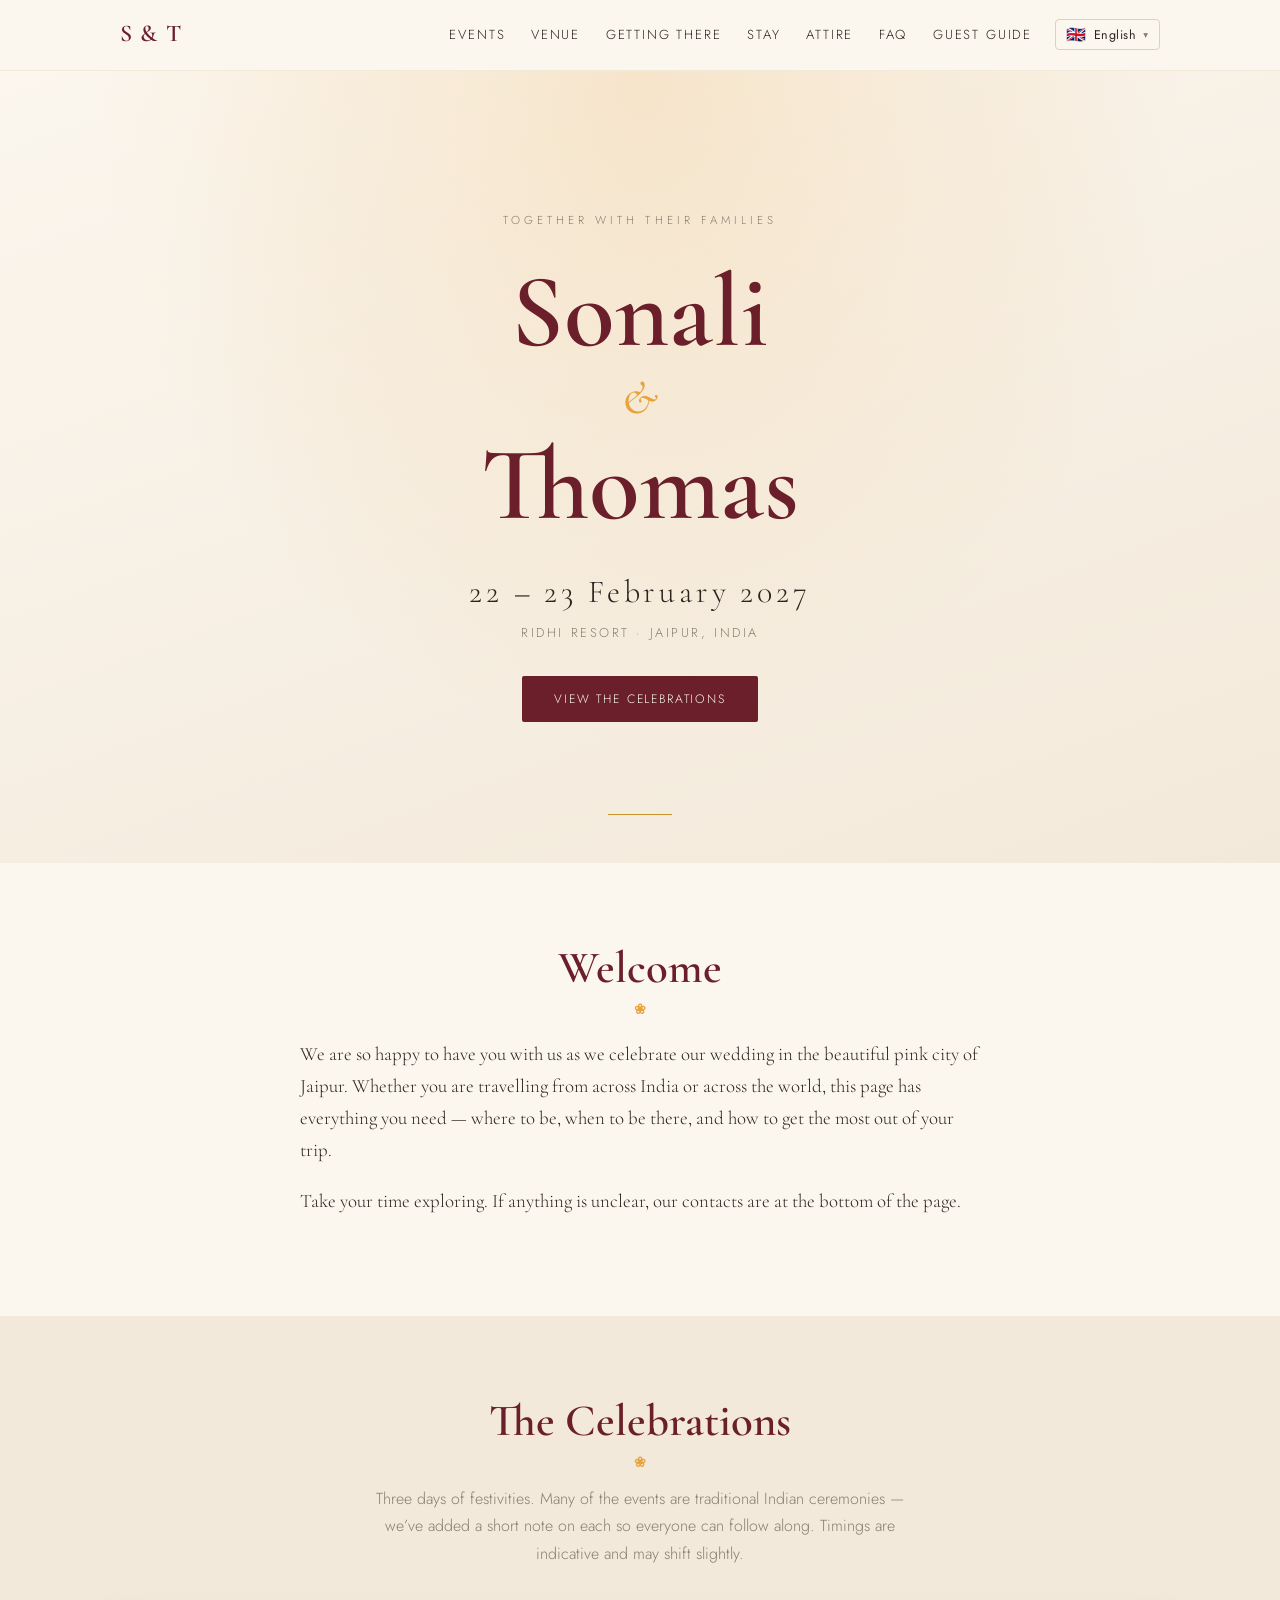
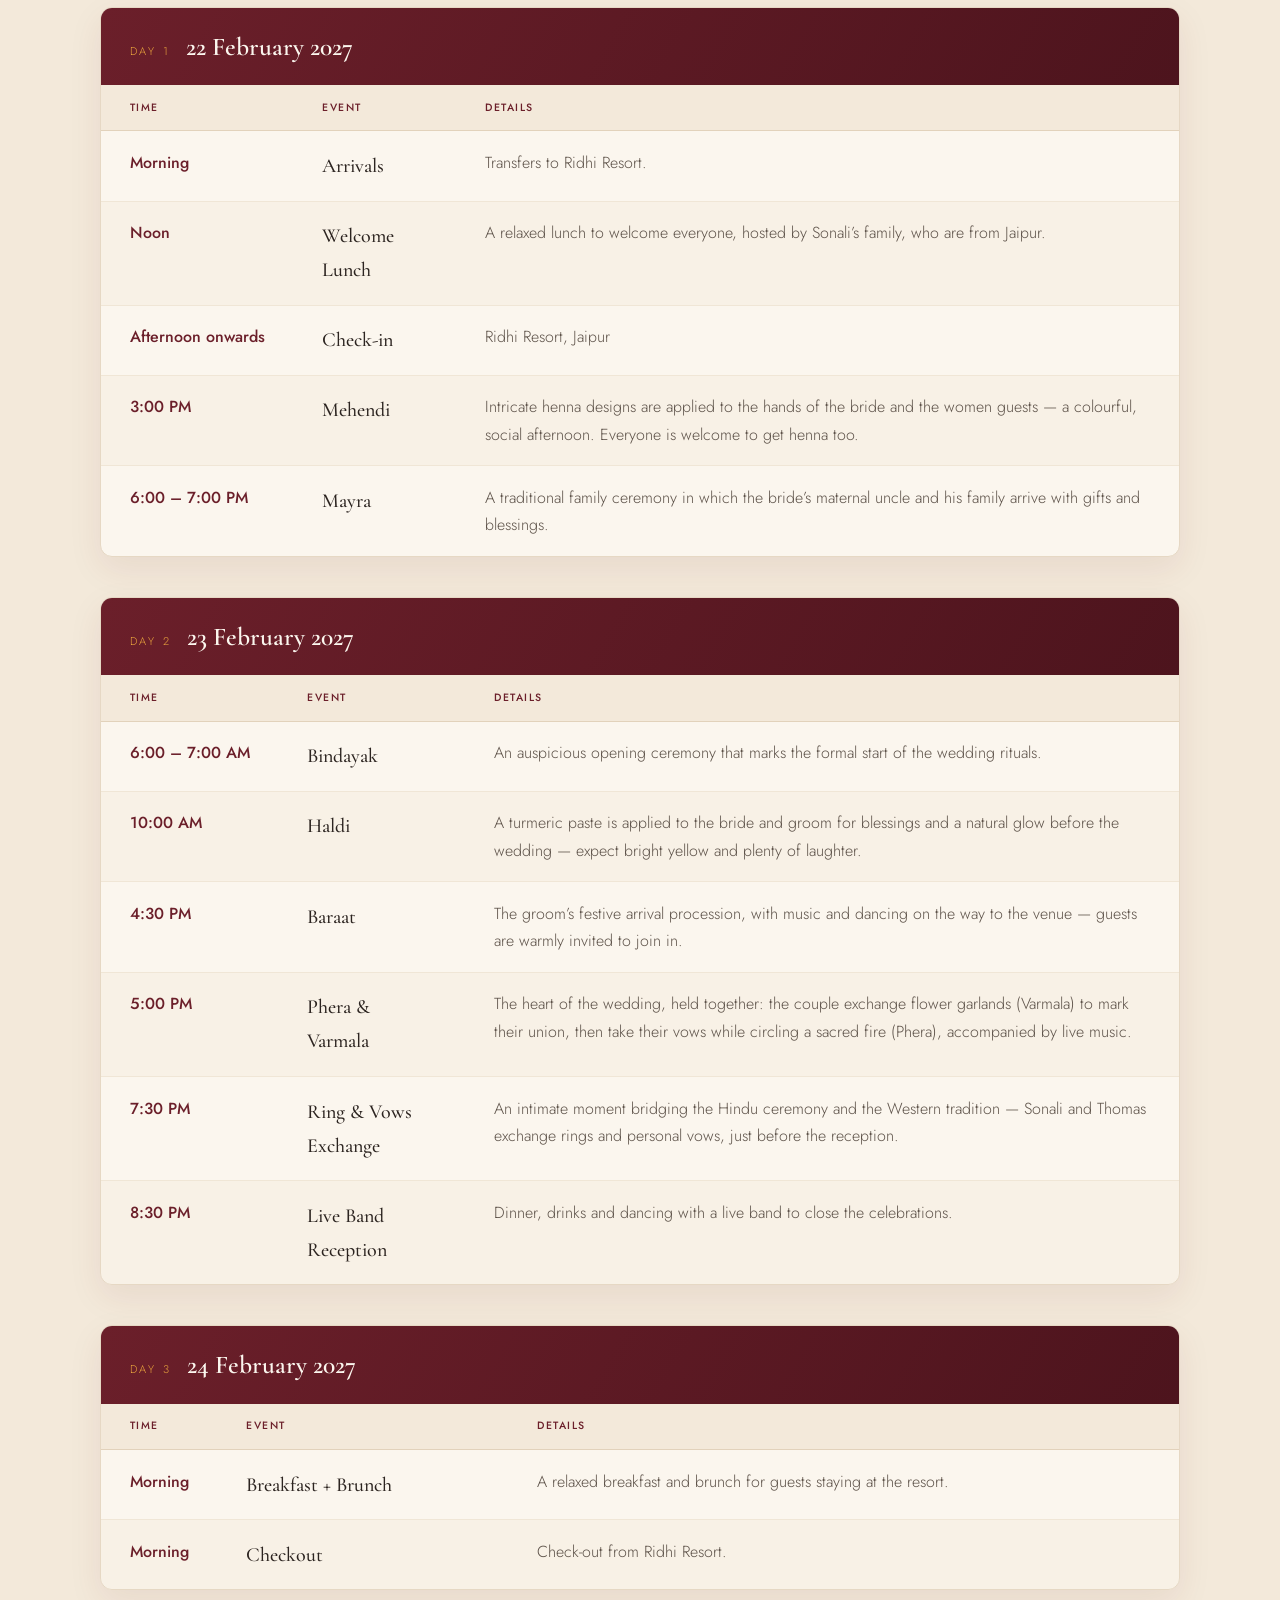
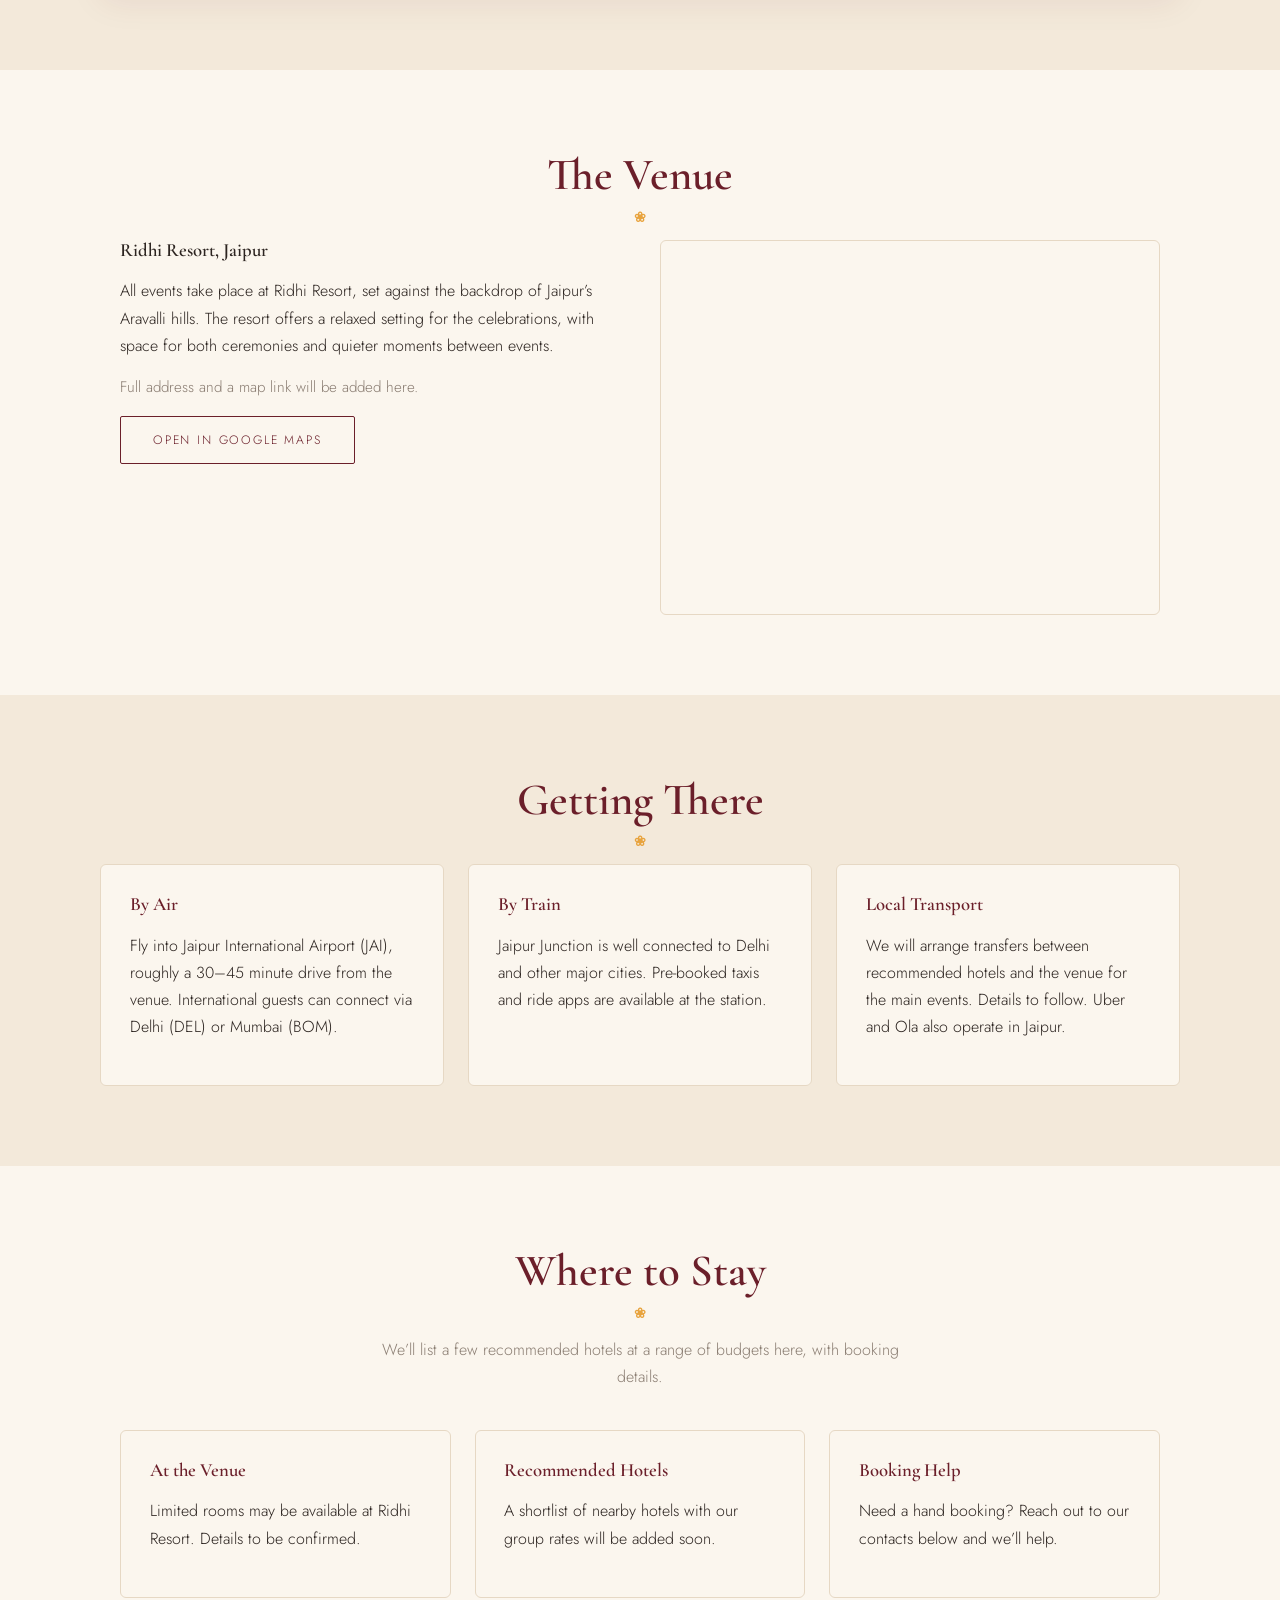
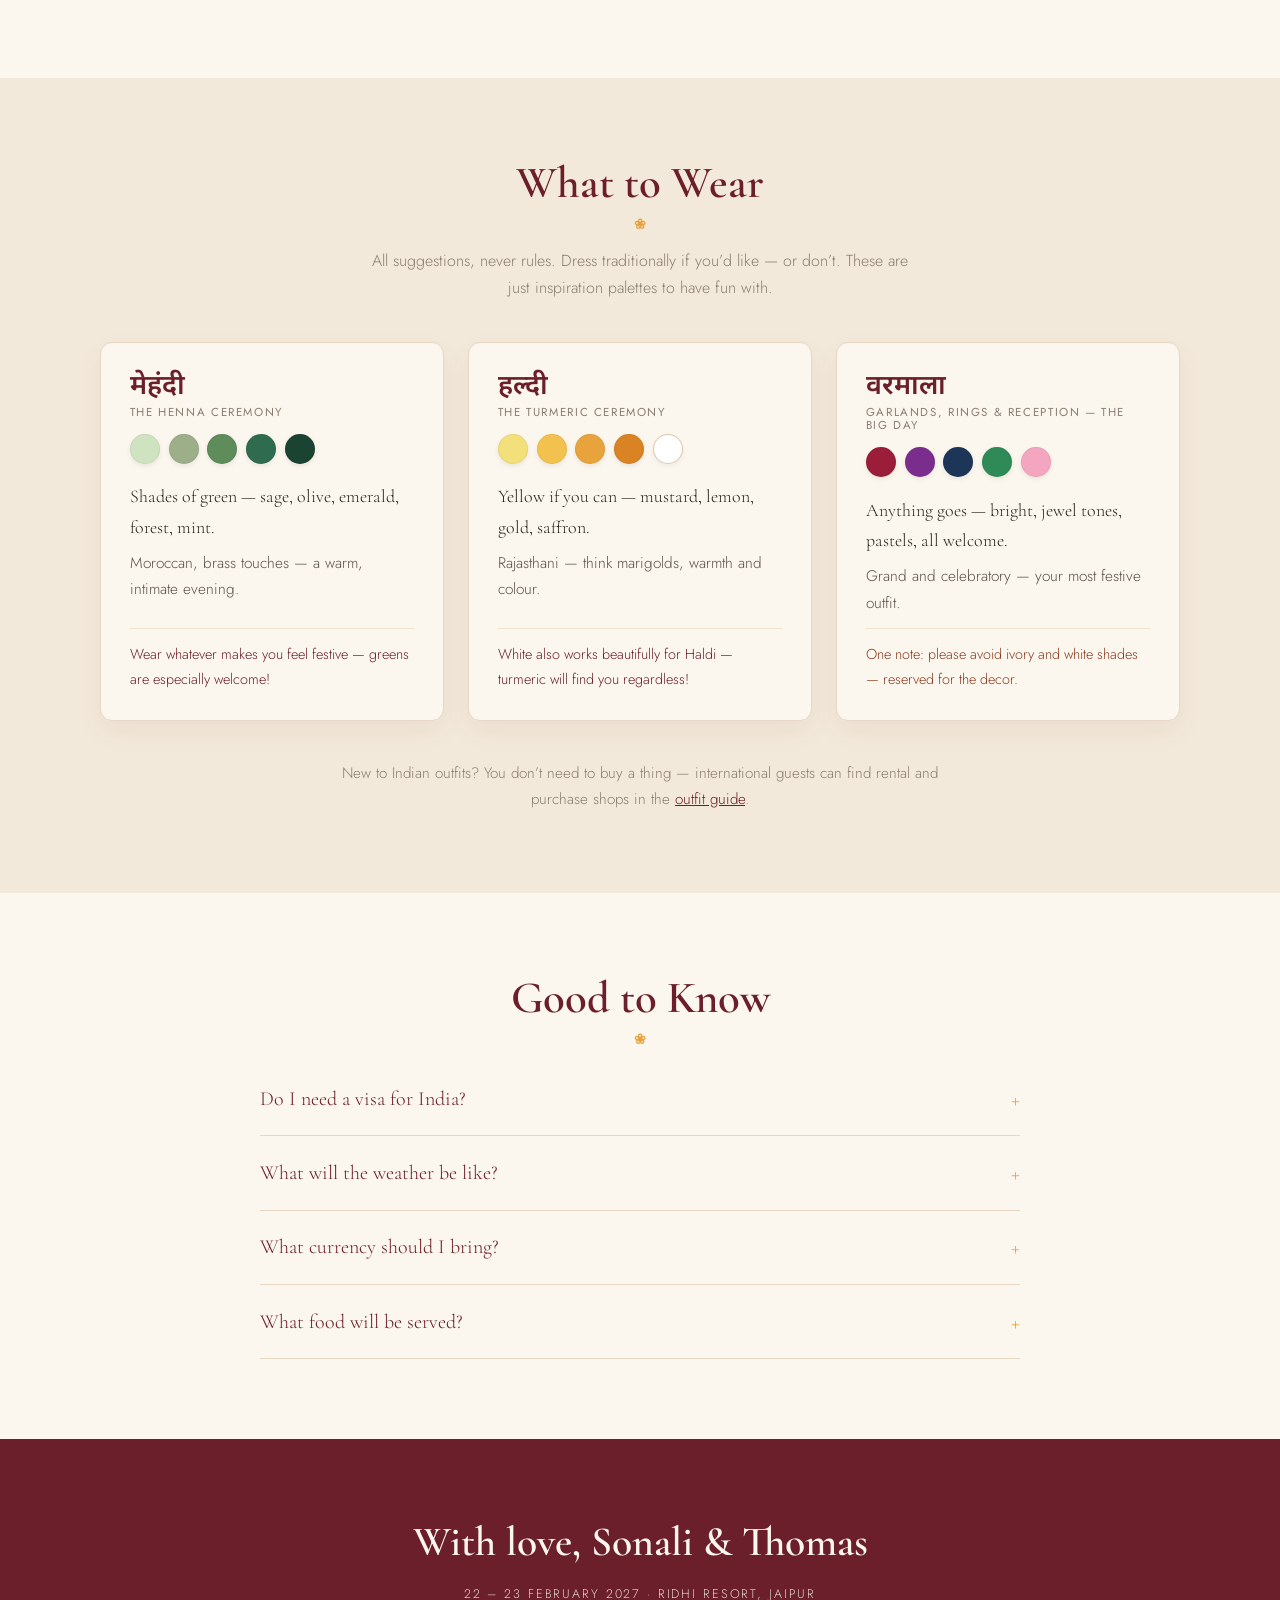
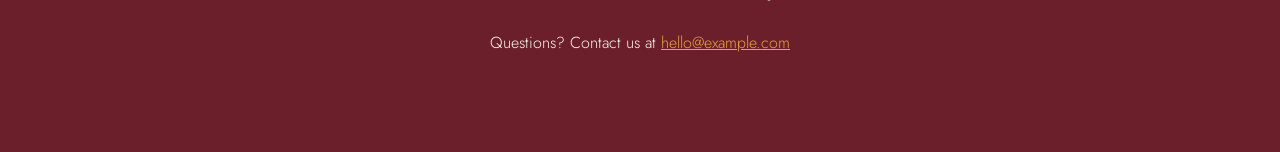
==== index.html @ b86c6a2b "Add dress-code cards and outfit-shop list for guests - Replace the Attire section with three suggest" ====
<!DOCTYPE html>
<html lang="en">
<head>
  <meta charset="UTF-8" />
  <meta name="viewport" content="width=device-width, initial-scale=1.0" />
  <title>Sonali &amp; Thomas — 22–23 February 2027, Jaipur</title>
  <meta name="description" content="Wedding of Sonali &amp; Thomas — 22 to 23 February 2027 at Ridhi Resort, Jaipur. Venue, travel, schedule and guest information." />

  <link rel="preconnect" href="https://fonts.googleapis.com" />
  <link rel="preconnect" href="https://fonts.gstatic.com" crossorigin />
  <link href="https://fonts.googleapis.com/css2?family=Cormorant+Garamond:ital,wght@0,400;0,500;0,600;1,400&family=Jost:wght@300;400;500&family=Noto+Sans+Devanagari:wght@400;500;600&display=swap" rel="stylesheet" />
  <link rel="stylesheet" href="assets/css/styles.css" />
</head>
<body>
  <header class="site-nav" id="top">
    <div class="nav-inner">
      <a href="#top" class="brand">S &amp; T</a>
      <div class="nav-right">
        <nav class="nav-links">
          <a href="#events" data-i18n="nav_events">Events</a>
          <a href="#venue" data-i18n="nav_venue">Venue</a>
          <a href="#travel" data-i18n="nav_travel">Getting There</a>
          <a href="#stay" data-i18n="nav_stay">Stay</a>
          <a href="#attire" data-i18n="nav_attire">Attire</a>
          <a href="#faq" data-i18n="nav_faq">FAQ</a>
          <a href="international.html" data-i18n="nav_guide">Guest Guide</a>
        </nav>
        <div class="lang-switch" aria-label="Language">
          <button type="button" class="lang-current" aria-haspopup="listbox" aria-expanded="false">
            <span class="lang-flag">🇬🇧</span><span class="lang-name">English</span><span class="lang-caret">▾</span>
          </button>
          <ul class="lang-menu" role="listbox">
            <li><button type="button" data-lang="en"><span class="lang-flag">🇬🇧</span><span>English</span></button></li>
            <li><button type="button" data-lang="hi" lang="hi"><span class="lang-flag">🇮🇳</span><span>हिंदी</span></button></li>
            <li><button type="button" data-lang="fr"><span class="lang-flag">🇫🇷</span><span>Français</span></button></li>
          </ul>
        </div>
        <button class="nav-toggle" aria-label="Open menu" aria-expanded="false">
          <span></span><span></span><span></span>
        </button>
      </div>
    </div>
  </header>

  <!-- HERO -->
  <section class="hero">
    <div class="hero-content">
      <p class="hero-kicker" data-i18n="hero_kicker">Together with their families</p>
      <h1 class="hero-names">Sonali <span>&amp;</span> Thomas</h1>
      <p class="hero-date" data-i18n="hero_date">22 &ndash; 23 February 2027</p>
      <p class="hero-place" data-i18n="hero_place">Ridhi Resort &middot; Jaipur, India</p>
      <a class="btn" href="#events" data-i18n="hero_cta">View the celebrations</a>
    </div>
  </section>

  <!-- WELCOME -->
  <section class="section section--narrow" id="welcome">
    <h2 class="section-title" data-i18n="welcome_title">Welcome</h2>
    <p class="lead" data-i18n="welcome_p1">
      We are so happy to have you with us as we celebrate our wedding in the
      beautiful pink city of Jaipur. Whether you are travelling from across
      India or across the world, this page has everything you need &mdash; where
      to be, when to be there, and how to get the most out of your trip.
    </p>
    <p class="lead" data-i18n="welcome_p2">
      Take your time exploring. If anything is unclear, our contacts are at the
      bottom of the page.
    </p>
  </section>

  <!-- EVENTS -->
  <section class="section section--alt" id="events">
    <h2 class="section-title" data-i18n="cel_title">The Celebrations</h2>
    <p class="section-sub" data-i18n="cel_sub">Three days of festivities. Many of the events are traditional Indian ceremonies &mdash; we&rsquo;ve added a short note on each so everyone can follow along. Timings are indicative and may shift slightly.</p>

    <div class="schedule">
      <article class="day-block">
        <header class="day-head">
          <span class="day-label" data-i18n="day1_label">Day 1</span>
          <h3 class="day-date" data-i18n="day1_date">22 February 2027</h3>
        </header>
        <table class="schedule-table">
          <thead>
            <tr>
              <th data-i18n="th_time">Time</th>
              <th data-i18n="th_event">Event</th>
              <th data-i18n="th_details">Details</th>
            </tr>
          </thead>
          <tbody>
            <tr>
              <td data-i18n="d1r1_t">Morning</td>
              <td data-i18n="d1r1_e">Arrivals</td>
              <td data-i18n="d1r1_d">Transfers to Ridhi Resort.</td>
            </tr>
            <tr>
              <td data-i18n="d1r2_t">Noon</td>
              <td data-i18n="d1r2_e">Welcome Lunch</td>
              <td data-i18n="d1r2_d">A relaxed lunch to welcome everyone, hosted by Sonali&rsquo;s family, who are from Jaipur.</td>
            </tr>
            <tr>
              <td data-i18n="d1r3_t">Afternoon onwards</td>
              <td data-i18n="d1r3_e">Check-in</td>
              <td data-i18n="d1r3_d">Ridhi Resort, Jaipur</td>
            </tr>
            <tr>
              <td data-i18n="d1r4_t">3:00 PM</td>
              <td data-i18n="d1r4_e">Mehendi</td>
              <td data-i18n="d1r4_d">Intricate henna designs are applied to the hands of the bride and the women guests &mdash; a colourful, social afternoon. Everyone is welcome to get henna too.</td>
            </tr>
            <tr>
              <td data-i18n="d1r5_t">6:00 &ndash; 7:00 PM</td>
              <td data-i18n="d1r5_e">Mayra</td>
              <td data-i18n="d1r5_d">A traditional family ceremony in which the bride&rsquo;s maternal uncle and his family arrive with gifts and blessings.</td>
            </tr>
          </tbody>
        </table>
      </article>

      <article class="day-block">
        <header class="day-head">
          <span class="day-label" data-i18n="day2_label">Day 2</span>
          <h3 class="day-date" data-i18n="day2_date">23 February 2027</h3>
        </header>
        <table class="schedule-table">
          <thead>
            <tr>
              <th data-i18n="th_time">Time</th>
              <th data-i18n="th_event">Event</th>
              <th data-i18n="th_details">Details</th>
            </tr>
          </thead>
          <tbody>
            <tr>
              <td data-i18n="d2r1_t">6:00 &ndash; 7:00 AM</td>
              <td data-i18n="d2r1_e">Bindayak</td>
              <td data-i18n="d2r1_d">An auspicious opening ceremony that marks the formal start of the wedding rituals.</td>
            </tr>
            <tr>
              <td data-i18n="d2r2_t">10:00 AM</td>
              <td data-i18n="d2r2_e">Haldi</td>
              <td data-i18n="d2r2_d">A turmeric paste is applied to the bride and groom for blessings and a natural glow before the wedding &mdash; expect bright yellow and plenty of laughter.</td>
            </tr>
            <tr>
              <td data-i18n="d2r3_t">4:30 PM</td>
              <td data-i18n="d2r3_e">Baraat</td>
              <td data-i18n="d2r3_d">The groom&rsquo;s festive arrival procession, with music and dancing on the way to the venue &mdash; guests are warmly invited to join in.</td>
            </tr>
            <tr>
              <td data-i18n="d2r4_t">5:00 PM</td>
              <td data-i18n="d2r4_e">Phera &amp; Varmala</td>
              <td data-i18n="d2r4_d">The heart of the wedding, held together: the couple exchange flower garlands (Varmala) to mark their union, then take their vows while circling a sacred fire (Phera), accompanied by live music.</td>
            </tr>
            <tr>
              <td data-i18n="d2r5b_t">7:30 PM</td>
              <td data-i18n="d2r5b_e">Ring &amp; Vows Exchange</td>
              <td data-i18n="d2r5b_d">An intimate moment bridging the Hindu ceremony and the Western tradition &mdash; Sonali and Thomas exchange rings and personal vows, just before the reception.</td>
            </tr>
            <tr>
              <td data-i18n="d2r6_t">8:30 PM</td>
              <td data-i18n="d2r6_e">Live Band Reception</td>
              <td data-i18n="d2r6_d">Dinner, drinks and dancing with a live band to close the celebrations.</td>
            </tr>
          </tbody>
        </table>
      </article>

      <article class="day-block">
        <header class="day-head">
          <span class="day-label" data-i18n="day3_label">Day 3</span>
          <h3 class="day-date" data-i18n="day3_date">24 February 2027</h3>
        </header>
        <table class="schedule-table">
          <thead>
            <tr>
              <th data-i18n="th_time">Time</th>
              <th data-i18n="th_event">Event</th>
              <th data-i18n="th_details">Details</th>
            </tr>
          </thead>
          <tbody>
            <tr>
              <td data-i18n="d3r1_t">Morning</td>
              <td data-i18n="d3r1_e">Breakfast + Brunch</td>
              <td data-i18n="d3r1_d">A relaxed breakfast and brunch for guests staying at the resort.</td>
            </tr>
            <tr>
              <td data-i18n="d3r2_t">Morning</td>
              <td data-i18n="d3r2_e">Checkout</td>
              <td data-i18n="d3r2_d">Check-out from Ridhi Resort.</td>
            </tr>
          </tbody>
        </table>
      </article>
    </div>
  </section>

  <!-- VENUE -->
  <section class="section" id="venue">
    <h2 class="section-title" data-i18n="venue_title">The Venue</h2>
    <div class="two-col">
      <div>
        <h3 data-i18n="venue_h">Ridhi Resort, Jaipur</h3>
        <p data-i18n="venue_p">
          All events take place at Ridhi Resort, set against the backdrop of
          Jaipur&rsquo;s Aravalli hills. The resort offers a relaxed setting for
          the celebrations, with space for both ceremonies and quieter moments
          between events.
        </p>
        <p class="muted" data-i18n="venue_note">Full address and a map link will be added here.</p>
        <a class="btn btn--ghost" href="https://maps.google.com/?q=Ridhi+Resort+Jaipur" target="_blank" rel="noopener" data-i18n="venue_cta">Open in Google Maps</a>
      </div>
      <div class="map-frame">
        <iframe
          title="Map to Ridhi Resort, Jaipur"
          src="https://www.google.com/maps?q=Ridhi%20Resort%20Jaipur&output=embed"
          loading="lazy"
          referrerpolicy="no-referrer-when-downgrade"></iframe>
      </div>
    </div>
  </section>

  <!-- TRAVEL -->
  <section class="section section--alt" id="travel">
    <h2 class="section-title" data-i18n="travel_title">Getting There</h2>
    <div class="card-grid">
      <article class="info-card">
        <h3 data-i18n="air_h">By Air</h3>
        <p data-i18n="air_p">
          Fly into Jaipur International Airport (JAI), roughly a 30&ndash;45
          minute drive from the venue. International guests can connect via
          Delhi (DEL) or Mumbai (BOM).
        </p>
      </article>
      <article class="info-card">
        <h3 data-i18n="train_h">By Train</h3>
        <p data-i18n="train_p">
          Jaipur Junction is well connected to Delhi and other major cities.
          Pre-booked taxis and ride apps are available at the station.
        </p>
      </article>
      <article class="info-card">
        <h3 data-i18n="local_h">Local Transport</h3>
        <p data-i18n="local_p">
          We will arrange transfers between recommended hotels and the venue for
          the main events. Details to follow. Uber and Ola also operate in
          Jaipur.
        </p>
      </article>
    </div>
  </section>

  <!-- STAY -->
  <section class="section" id="stay">
    <h2 class="section-title" data-i18n="stay_title">Where to Stay</h2>
    <p class="section-sub" data-i18n="stay_sub">We&rsquo;ll list a few recommended hotels at a range of budgets here, with booking details.</p>
    <div class="card-grid">
      <article class="info-card">
        <h3 data-i18n="stay_h1">At the Venue</h3>
        <p data-i18n="stay_p1">Limited rooms may be available at Ridhi Resort. Details to be confirmed.</p>
      </article>
      <article class="info-card">
        <h3 data-i18n="stay_h2">Recommended Hotels</h3>
        <p data-i18n="stay_p2">A shortlist of nearby hotels with our group rates will be added soon.</p>
      </article>
      <article class="info-card">
        <h3 data-i18n="stay_h3">Booking Help</h3>
        <p data-i18n="stay_p3">Need a hand booking? Reach out to our contacts below and we&rsquo;ll help.</p>
      </article>
    </div>
  </section>

  <!-- ATTIRE -->
  <section class="section section--alt" id="attire">
    <h2 class="section-title" data-i18n="attire_title">What to Wear</h2>
    <p class="section-sub" data-i18n="dress_lead">
      All suggestions, never rules. Dress traditionally if you&rsquo;d like &mdash;
      or don&rsquo;t. These are just inspiration palettes to have fun with.
    </p>

    <div class="card-grid attire-cards">
      <article class="attire-card">
        <h3 class="attire-name">
          <span lang="hi">मेहंदी</span>
          <span class="attire-en" data-i18n="dc1_event">The Henna Ceremony</span>
        </h3>
        <ul class="palette" aria-hidden="true">
          <li style="--sw:#cfe3c0"></li>
          <li style="--sw:#9caf88"></li>
          <li style="--sw:#5e8c5a"></li>
          <li style="--sw:#2e6b4f"></li>
          <li style="--sw:#1b4332"></li>
        </ul>
        <p class="attire-pal" data-i18n="dc1_pal">Shades of green &mdash; sage, olive, emerald, forest, mint.</p>
        <p class="attire-vibe" data-i18n="dc1_vibe">Moroccan, brass touches &mdash; a warm, intimate evening.</p>
        <p class="attire-note" data-i18n="dc1_note">Wear whatever makes you feel festive &mdash; greens are especially welcome!</p>
      </article>

      <article class="attire-card">
        <h3 class="attire-name">
          <span lang="hi">हल्दी</span>
          <span class="attire-en" data-i18n="dc2_event">The Turmeric Ceremony</span>
        </h3>
        <ul class="palette" aria-hidden="true">
          <li style="--sw:#f4e07a"></li>
          <li style="--sw:#f2c14e"></li>
          <li style="--sw:#e8a33d"></li>
          <li style="--sw:#d98324"></li>
          <li style="--sw:#ffffff" class="sw-light"></li>
        </ul>
        <p class="attire-pal" data-i18n="dc2_pal">Yellow if you can &mdash; mustard, lemon, gold, saffron.</p>
        <p class="attire-vibe" data-i18n="dc2_vibe">Rajasthani &mdash; think marigolds, warmth and colour.</p>
        <p class="attire-note" data-i18n="dc2_note">White also works beautifully for Haldi &mdash; turmeric will find you regardless!</p>
      </article>

      <article class="attire-card">
        <h3 class="attire-name">
          <span lang="hi">वरमाला</span>
          <span class="attire-en" data-i18n="dc3_event">Garlands, Rings &amp; Reception &mdash; The Big Day</span>
        </h3>
        <ul class="palette" aria-hidden="true">
          <li style="--sw:#9b1d3a"></li>
          <li style="--sw:#7b2d8e"></li>
          <li style="--sw:#1d3557"></li>
          <li style="--sw:#2e8b57"></li>
          <li style="--sw:#f4a6c0"></li>
        </ul>
        <p class="attire-pal" data-i18n="dc3_pal">Anything goes &mdash; bright, jewel tones, pastels, all welcome.</p>
        <p class="attire-vibe" data-i18n="dc3_vibe">Grand and celebratory &mdash; your most festive outfit.</p>
        <p class="attire-note attire-note--warn" data-i18n="dc3_note">One note: please avoid ivory and white shades &mdash; reserved for the decor.</p>
      </article>
    </div>

    <p class="muted attire-rent" data-i18n="dress_rent">
      New to Indian outfits? You don&rsquo;t need to buy a thing &mdash; international
      guests can find rental and purchase shops in the <a href="international.html#outfits">outfit guide</a>.
    </p>
  </section>

  <!-- FAQ -->
  <section class="section" id="faq">
    <h2 class="section-title" data-i18n="faq_title">Good to Know</h2>
    <div class="faq">
      <details>
        <summary data-i18n="faq_q1">Do I need a visa for India?</summary>
        <p data-i18n="faq_a1">Most international guests can apply for an e-Visa online. Check requirements for your nationality well in advance.</p>
      </details>
      <details>
        <summary data-i18n="faq_q2">What will the weather be like?</summary>
        <p data-i18n="faq_a2">February in Jaipur is pleasant &mdash; warm, sunny days (around 25&deg;C) and cooler evenings. Bring a light layer for the night events.</p>
      </details>
      <details>
        <summary data-i18n="faq_q3">What currency should I bring?</summary>
        <p data-i18n="faq_a3">The Indian Rupee (INR). Cards are widely accepted in hotels; carry some cash for smaller purchases and tips.</p>
      </details>
      <details>
        <summary data-i18n="faq_q4">What food will be served?</summary>
        <p data-i18n="faq_a4">It&rsquo;s a fully vegan wedding &mdash; all food and drink is plant-based, with plenty of options throughout.</p>
      </details>
    </div>
  </section>

  <!-- CONTACT / FOOTER -->
  <footer class="site-footer" id="contact">
    <h2 class="footer-title" data-i18n="footer_title">With love, Sonali &amp; Thomas</h2>
    <p class="footer-date" data-i18n="footer_date">22 &ndash; 23 February 2027 &middot; Ridhi Resort, Jaipur</p>
    <p class="footer-contact" data-i18n="footer_contact">Questions? Contact us at <a href="mailto:hello@example.com">hello@example.com</a></p>
  </footer>

  <script src="assets/js/i18n.js"></script>
  <script src="assets/js/main.js"></script>
</body>
</html>
---- assets/css/styles.css ----
/* ---------- Theme ---------- */
:root {
  --maroon: #6b1f2a;
  --maroon-deep: #4d141d;
  --marigold: #e8a33d;
  --gold: #c9962b;
  --cream: #fbf6ee;
  --cream-alt: #f3e9da;
  --ink: #2c2420;
  --muted: #8a7d72;
  --max: 1080px;
  --serif: "Cormorant Garamond", "Noto Sans Devanagari", Georgia, serif;
  --sans: "Jost", "Noto Sans Devanagari", system-ui, sans-serif;
}

* { box-sizing: border-box; }

html { scroll-behavior: smooth; }

body {
  margin: 0;
  font-family: var(--sans);
  font-weight: 300;
  color: var(--ink);
  background: var(--cream);
  line-height: 1.7;
  -webkit-font-smoothing: antialiased;
}

h1, h2, h3 { font-family: var(--serif); font-weight: 600; line-height: 1.15; margin: 0 0 .4em; }

a { color: var(--maroon); }

/* ---------- Nav ---------- */
.site-nav {
  position: sticky;
  top: 0;
  z-index: 50;
  background: rgba(251, 246, 238, .92);
  backdrop-filter: blur(8px);
  border-bottom: 1px solid var(--cream-alt);
}
.nav-inner {
  max-width: var(--max);
  margin: 0 auto;
  padding: .9rem 1.25rem;
  display: flex;
  align-items: center;
  justify-content: space-between;
}
.brand {
  font-family: var(--serif);
  font-size: 1.5rem;
  font-weight: 600;
  letter-spacing: .05em;
  color: var(--maroon);
  text-decoration: none;
}
.nav-right { display: flex; align-items: center; gap: 1.4rem; }
.nav-links { display: flex; gap: 1.6rem; }
.nav-links a {
  font-size: .82rem;
  letter-spacing: .14em;
  text-transform: uppercase;
  text-decoration: none;
  color: var(--ink);
  transition: color .2s;
}
.nav-links a:hover { color: var(--marigold); }

.lang-switch { position: relative; }
.lang-current {
  display: flex;
  align-items: center;
  gap: .45rem;
  border: 1px solid #e0d0bb;
  background: transparent;
  color: var(--ink);
  font-family: var(--sans);
  font-size: .78rem;
  letter-spacing: .04em;
  padding: .35rem .65rem;
  border-radius: 4px;
  cursor: pointer;
  transition: border-color .2s, color .2s;
}
.lang-current:hover { color: var(--maroon); border-color: var(--gold); }
.lang-current .lang-flag { font-size: 1rem; line-height: 1; }
.lang-current .lang-caret {
  font-size: .6rem;
  color: var(--muted);
  transition: transform .2s;
}
.lang-switch.open .lang-current { border-color: var(--gold); color: var(--maroon); }
.lang-switch.open .lang-current .lang-caret { transform: rotate(180deg); }

.lang-menu {
  position: absolute;
  top: calc(100% + .4rem);
  right: 0;
  min-width: 100%;
  margin: 0;
  padding: .3rem;
  list-style: none;
  background: var(--cream);
  border: 1px solid #e0d0bb;
  border-radius: 6px;
  box-shadow: 0 10px 28px rgba(107, 31, 42, .14);
  display: none;
  z-index: 60;
}
.lang-switch.open .lang-menu { display: block; }
.lang-menu li { margin: 0; }
.lang-menu button {
  display: flex;
  align-items: center;
  gap: .5rem;
  width: 100%;
  border: 0;
  background: transparent;
  color: var(--ink);
  font-family: var(--sans);
  font-size: .82rem;
  text-align: left;
  white-space: nowrap;
  padding: .45rem .6rem;
  border-radius: 4px;
  cursor: pointer;
  transition: background .15s, color .15s;
}
.lang-menu button .lang-flag { font-size: 1.05rem; line-height: 1; }
.lang-menu button:hover { background: var(--cream-alt); color: var(--maroon); }
.lang-menu button.active { background: var(--maroon); color: var(--cream); }

.nav-toggle {
  display: none;
  flex-direction: column;
  gap: 5px;
  background: none;
  border: 0;
  cursor: pointer;
  padding: 6px;
}
.nav-toggle span {
  width: 24px; height: 2px; background: var(--maroon); transition: .3s;
}

/* ---------- Hero ---------- */
.hero {
  min-height: 88vh;
  display: flex;
  align-items: center;
  justify-content: center;
  text-align: center;
  padding: 4rem 1.25rem;
  background:
    radial-gradient(ellipse at top, rgba(232,163,61,.18), transparent 60%),
    linear-gradient(160deg, var(--cream) 0%, var(--cream-alt) 100%);
  position: relative;
}
.hero--sub { min-height: 48vh; }
.hero--sub::after { display: none; }
.hero::after {
  content: "";
  position: absolute;
  left: 50%; bottom: 6%;
  width: 64px; height: 1px;
  background: var(--gold);
  transform: translateX(-50%);
}
.hero-kicker {
  text-transform: uppercase;
  letter-spacing: .35em;
  font-size: .72rem;
  color: var(--muted);
  margin: 0 0 1.4rem;
}
.hero-names {
  font-size: clamp(3rem, 11vw, 6.5rem);
  color: var(--maroon);
  margin: 0;
}
.hero-names span { display: block; font-style: italic; font-size: .45em; color: var(--marigold); font-weight: 500; }
.hero-date {
  font-family: var(--serif);
  font-size: clamp(1.3rem, 4vw, 2rem);
  letter-spacing: .12em;
  margin: 1.2rem 0 .2rem;
}
.hero-place { letter-spacing: .2em; text-transform: uppercase; font-size: .8rem; color: var(--muted); margin: 0 0 2rem; }

/* ---------- Buttons ---------- */
.btn {
  display: inline-block;
  padding: .8rem 2rem;
  background: var(--maroon);
  color: var(--cream);
  text-decoration: none;
  letter-spacing: .15em;
  text-transform: uppercase;
  font-size: .76rem;
  border-radius: 2px;
  transition: background .25s, transform .15s;
}
.btn:hover { background: var(--maroon-deep); transform: translateY(-1px); }
.btn--ghost {
  background: transparent;
  color: var(--maroon);
  border: 1px solid var(--maroon);
}
.btn--ghost:hover { background: var(--maroon); color: var(--cream); }

/* ---------- Sections ---------- */
.section { max-width: var(--max); margin: 0 auto; padding: 5rem 1.25rem; }
.section--narrow { max-width: 720px; }
.section--alt { max-width: 100%; background: var(--cream-alt); }
.section--alt > * { max-width: var(--max); margin-left: auto; margin-right: auto; }
.section-title {
  font-size: clamp(2rem, 5vw, 2.8rem);
  text-align: center;
  color: var(--maroon);
  position: relative;
  margin-bottom: .3em;
}
.section-title::after {
  content: "❀";
  display: block;
  color: var(--marigold);
  font-size: .9rem;
  margin: .5rem auto 0;
}
.section-sub { text-align: center; color: var(--muted); margin: 0 auto 2.5rem; max-width: 560px; }
.lead { font-size: 1.18rem; font-family: var(--serif); }
.muted { color: var(--muted); font-size: .95rem; }

/* ---------- Schedule ---------- */
.schedule { display: flex; flex-direction: column; gap: 2.5rem; }
.day-block {
  background: var(--cream);
  border: 1px solid #e6d8c4;
  border-radius: 12px;
  overflow: hidden;
  box-shadow: 0 12px 34px rgba(107,31,42,.08);
}
.day-head {
  display: flex;
  align-items: baseline;
  gap: 1rem;
  padding: 1.5rem 1.8rem;
  background: linear-gradient(120deg, var(--maroon), var(--maroon-deep));
  color: var(--cream);
}
.day-label {
  text-transform: uppercase;
  letter-spacing: .24em;
  font-size: .7rem;
  color: var(--marigold);
  white-space: nowrap;
}
.day-date { margin: 0; color: var(--cream); font-size: 1.6rem; }

.schedule-table { width: 100%; border-collapse: collapse; }
.schedule-table thead { background: var(--cream-alt); }
.schedule-table th {
  text-align: left;
  text-transform: uppercase;
  letter-spacing: .14em;
  font-size: .66rem;
  font-weight: 500;
  color: var(--maroon);
  padding: .85rem 1.8rem;
  border-bottom: 1px solid #e2d2bb;
}
.schedule-table td {
  padding: 1.1rem 1.8rem;
  border-bottom: 1px solid #f0e6d6;
  vertical-align: top;
}
.schedule-table tbody tr:nth-child(even) { background: rgba(243,233,218,.4); }
.schedule-table tbody tr:hover { background: rgba(232,163,61,.10); }
.schedule-table tr:last-child td { border-bottom: 0; }
.schedule-table td:first-child {
  color: var(--maroon);
  font-weight: 500;
  white-space: nowrap;
  width: 1%;
}
.schedule-table td:nth-child(2) {
  font-family: var(--serif);
  font-size: 1.25rem;
  font-weight: 500;
  color: var(--ink);
}
.schedule-table td:last-child { color: #5d5249; }

/* ---------- Layout helpers ---------- */
.two-col { display: grid; grid-template-columns: 1fr 1fr; gap: 2.5rem; align-items: start; }
.card-grid { display: grid; grid-template-columns: repeat(3, 1fr); gap: 1.5rem; }
.info-card {
  background: var(--cream);
  border: 1px solid #e6d8c4;
  border-radius: 6px;
  padding: 1.8rem;
}
.info-card h3 { color: var(--maroon); }

/* ---------- Attire / dress code ---------- */
.attire-cards { align-items: stretch; }
.attire-card {
  display: flex;
  flex-direction: column;
  background: var(--cream);
  border: 1px solid #e6d8c4;
  border-radius: 12px;
  padding: 1.8rem;
  box-shadow: 0 10px 28px rgba(107,31,42,.06);
}
.attire-name { color: var(--maroon); margin-bottom: .9rem; }
.attire-name [lang="hi"] { display: block; font-size: 1.7rem; line-height: 1.1; }
.attire-en {
  display: block;
  font-family: var(--sans);
  font-weight: 400;
  font-size: .72rem;
  letter-spacing: .14em;
  text-transform: uppercase;
  color: var(--muted);
  margin-top: .3rem;
}
.palette {
  display: flex;
  gap: .55rem;
  list-style: none;
  margin: 0 0 1.1rem;
  padding: 0;
}
.palette li {
  width: 30px;
  height: 30px;
  border-radius: 50%;
  background: var(--sw);
  box-shadow: inset 0 0 0 1px rgba(0,0,0,.06), 0 2px 5px rgba(0,0,0,.08);
}
.palette li.sw-light { box-shadow: inset 0 0 0 1px #d8c7ad, 0 2px 5px rgba(0,0,0,.06); }
.attire-pal { font-family: var(--serif); font-size: 1.12rem; color: var(--ink); margin: 0 0 .5rem; }
.attire-vibe { color: #5d5249; margin: 0 0 .8rem; font-size: .96rem; }
.attire-note {
  margin: auto 0 0;
  font-size: .9rem;
  color: var(--maroon);
  border-top: 1px solid #efe2cf;
  padding-top: .8rem;
}
.attire-note--warn { color: #8a3b1e; }
.attire-rent { text-align: center; margin: 2.5rem auto 0; max-width: 620px; }

/* ---------- Shop / rental list (guide page) ---------- */
.shop-h {
  color: var(--maroon);
  font-size: 1.5rem;
  margin: 2.2rem 0 1rem;
}
.shop-list { list-style: none; margin: 0; padding: 0; display: grid; gap: .9rem; }
.shop-item {
  background: var(--cream);
  border: 1px solid #e6d8c4;
  border-left: 3px solid var(--marigold);
  border-radius: 6px;
  padding: 1rem 1.3rem;
}
.shop-item a {
  font-family: var(--serif);
  font-size: 1.2rem;
  font-weight: 500;
  text-decoration: none;
  color: var(--maroon);
}
.shop-item a:hover { color: var(--marigold); }
.shop-desc { display: block; margin-top: .25rem; color: #5d5249; font-size: .98rem; }
.shop-note { margin-top: 1.4rem; }

/* ---------- Map ---------- */
.map-frame { aspect-ratio: 4 / 3; border-radius: 6px; overflow: hidden; border: 1px solid #e6d8c4; }
.map-frame iframe { width: 100%; height: 100%; border: 0; }

/* ---------- FAQ ---------- */
.faq { max-width: 760px; margin: 0 auto; }
.faq details {
  border-bottom: 1px solid #e6d8c4;
  padding: 1.1rem 0;
}
.faq summary {
  cursor: pointer;
  font-family: var(--serif);
  font-size: 1.25rem;
  color: var(--maroon);
  list-style: none;
  display: flex;
  justify-content: space-between;
  align-items: center;
}
.faq summary::-webkit-details-marker { display: none; }
.faq summary::after { content: "+"; color: var(--marigold); font-size: 1.4rem; }
.faq details[open] summary::after { content: "\2212"; }
.faq details p { margin: .8rem 0 0; }

/* ---------- Footer ---------- */
.site-footer {
  text-align: center;
  padding: 5rem 1.25rem;
  background: var(--maroon);
  color: var(--cream);
}
.footer-title { color: var(--cream); font-size: clamp(1.8rem, 5vw, 2.6rem); }
.footer-date { letter-spacing: .15em; text-transform: uppercase; font-size: .78rem; opacity: .85; }
.footer-contact { margin-top: 1.5rem; }
.site-footer a { color: var(--marigold); }

/* ---------- Responsive ---------- */
@media (max-width: 760px) {
  .nav-toggle { display: flex; }
  .nav-links {
    position: absolute;
    top: 100%; left: 0; right: 0;
    flex-direction: column;
    background: var(--cream);
    padding: 1rem 1.25rem;
    gap: 1rem;
    border-bottom: 1px solid var(--cream-alt);
    display: none;
  }
  .nav-links.open { display: flex; }
  .two-col, .card-grid { grid-template-columns: 1fr; }

  .day-head { flex-direction: column; gap: .3rem; padding: 1.1rem 1.2rem; }
  .day-date { font-size: 1.35rem; }

  /* Stack each schedule row into its own card. */
  .schedule-table thead { display: none; }
  .schedule-table, .schedule-table tbody, .schedule-table tr, .schedule-table td { display: block; width: 100%; }
  .schedule-table tr { padding: 1rem 1.2rem; border-bottom: 1px solid #f0e6d6; }
  .schedule-table tbody tr:nth-child(even) { background: rgba(243,233,218,.4); }
  .schedule-table td { padding: 0; border: 0; }
  .schedule-table td:first-child {
    width: auto;
    text-transform: uppercase;
    letter-spacing: .12em;
    font-size: .72rem;
  }
  .schedule-table td:nth-child(2) { font-size: 1.2rem; margin: .15rem 0 .25rem; }
  .schedule-table td:last-child { font-size: .95rem; }
}
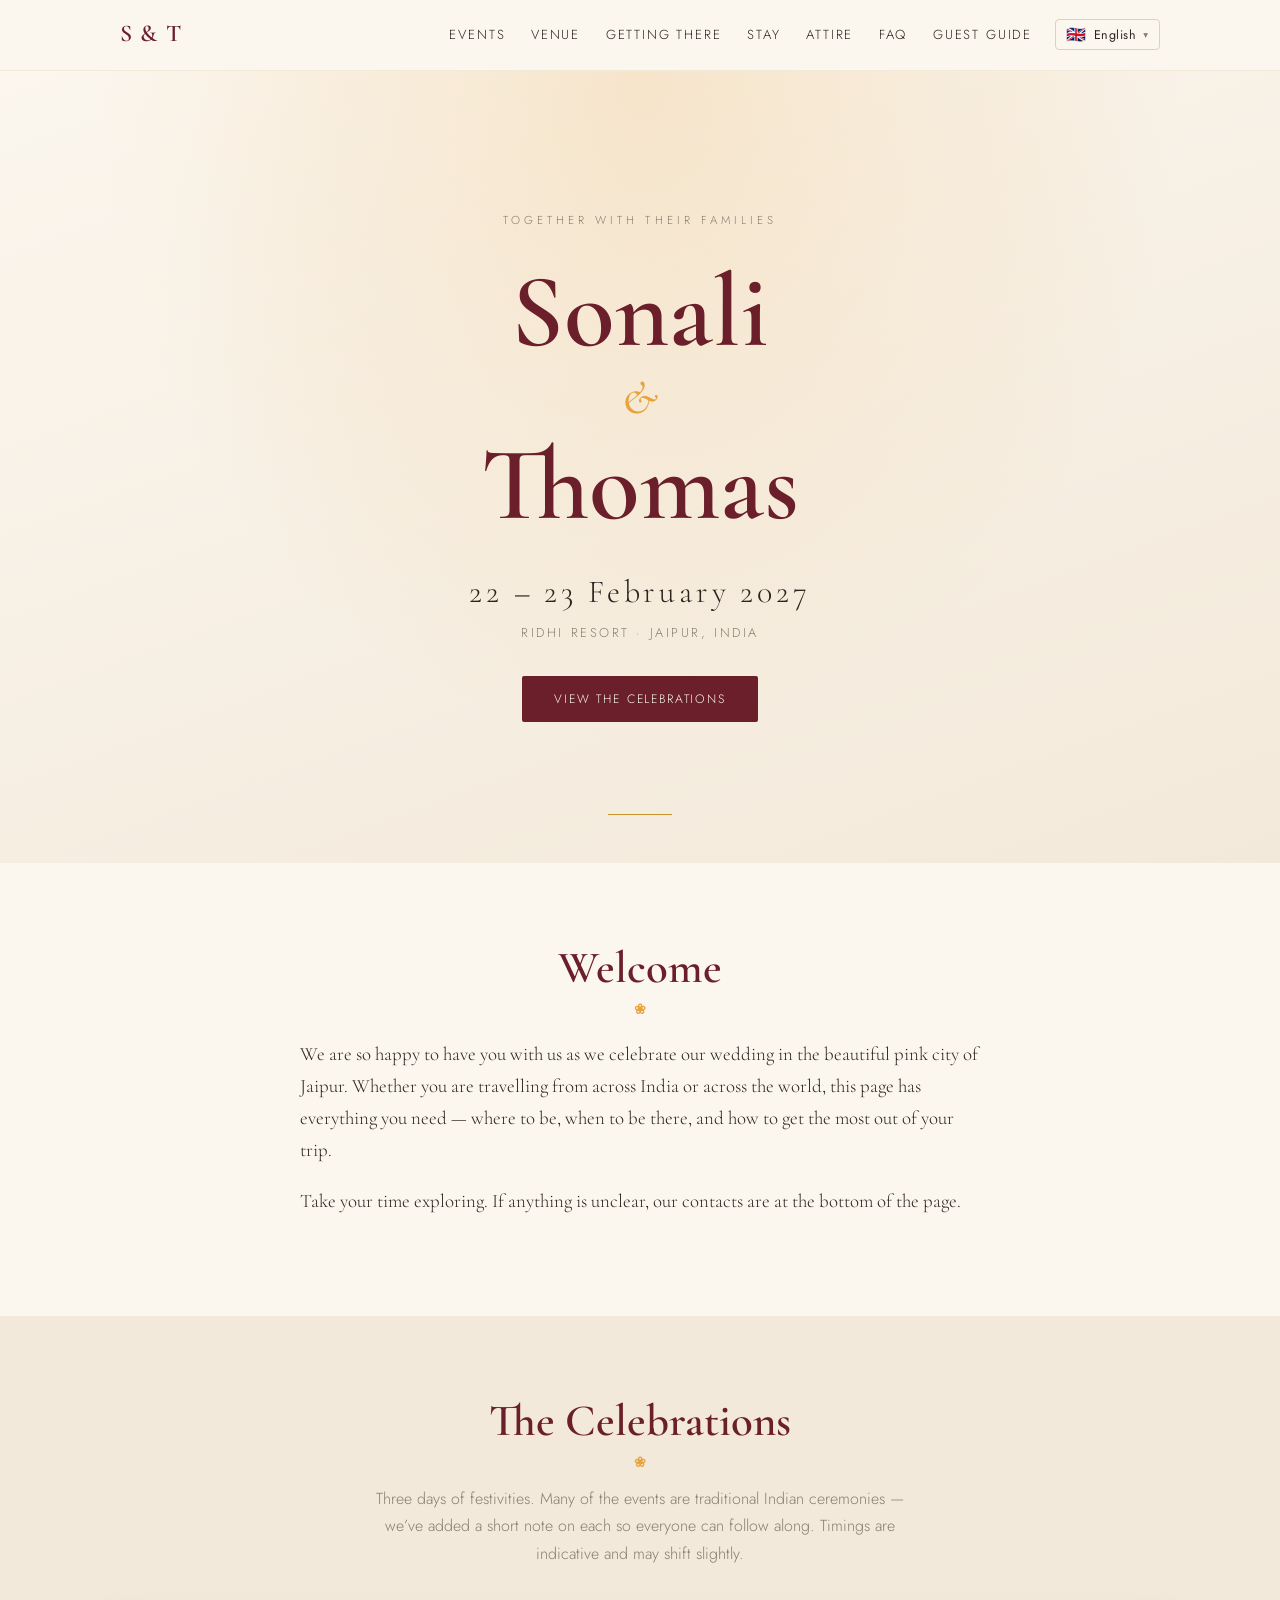
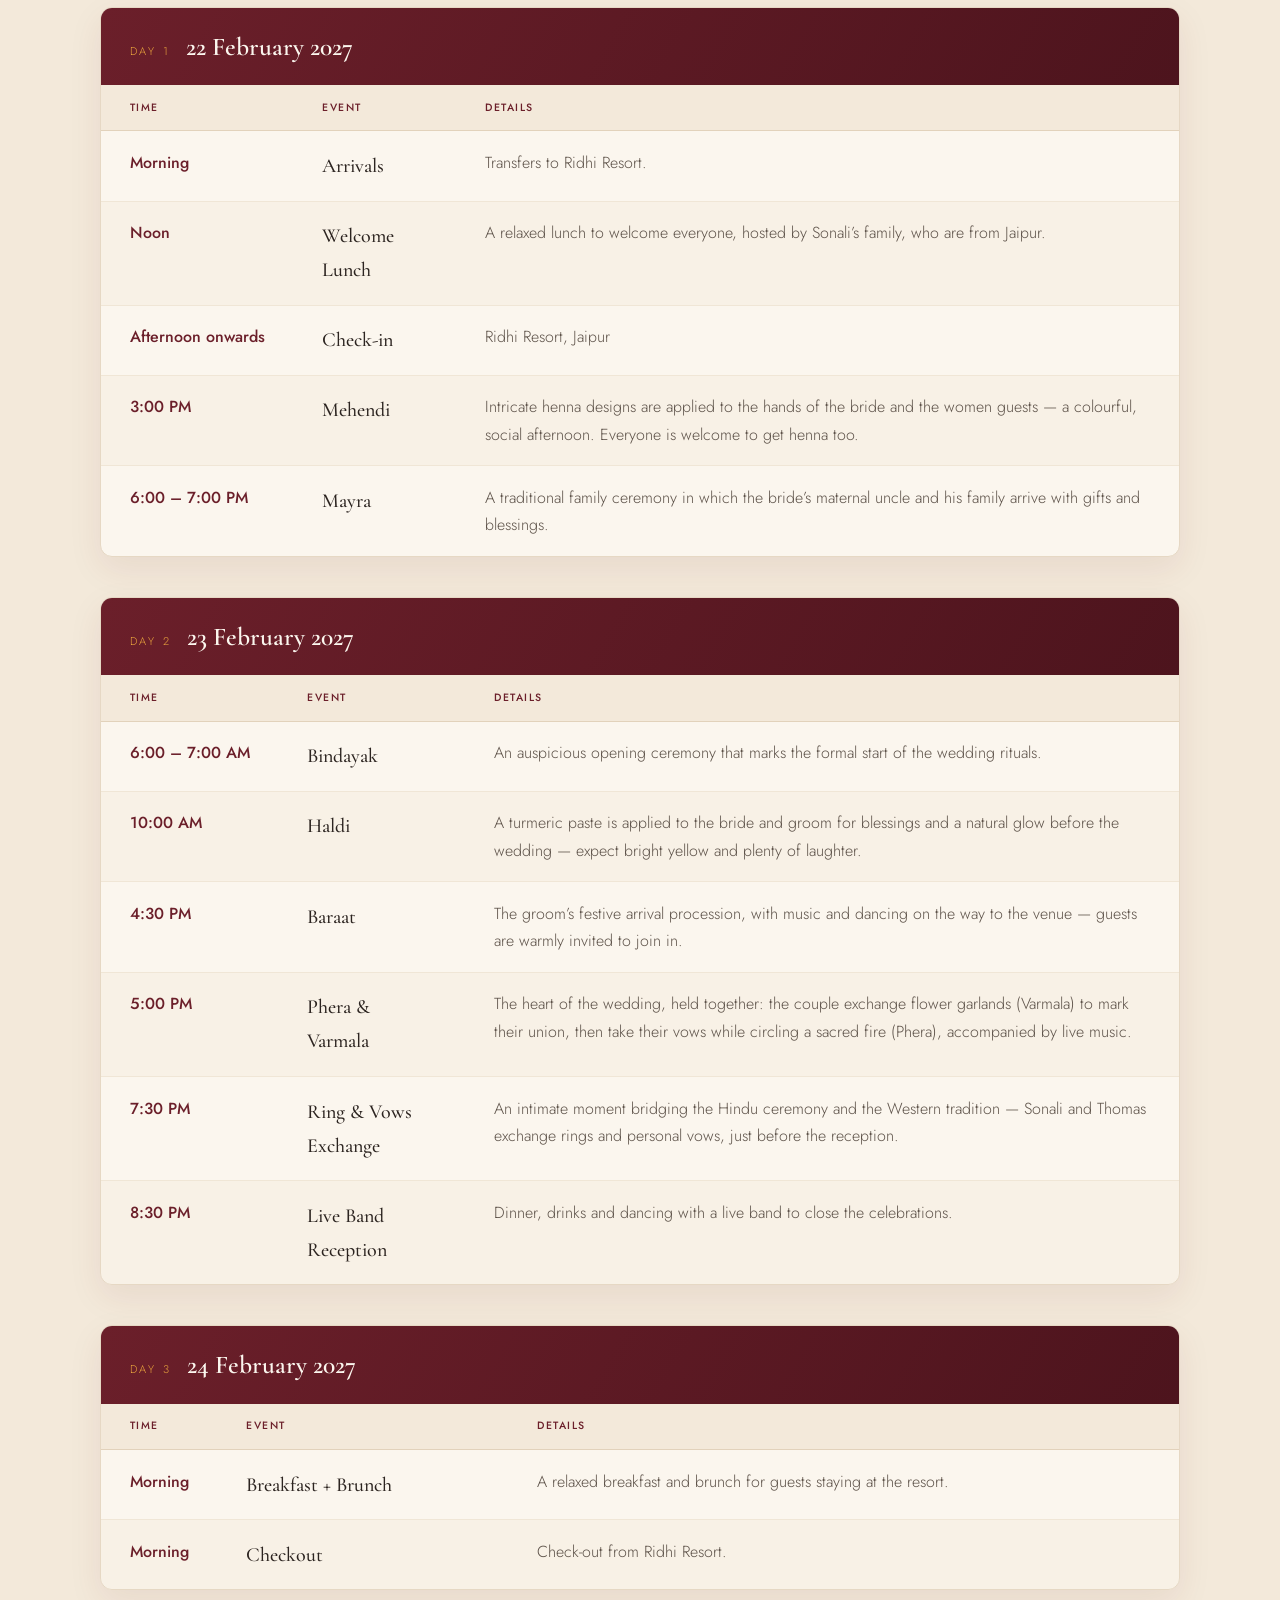
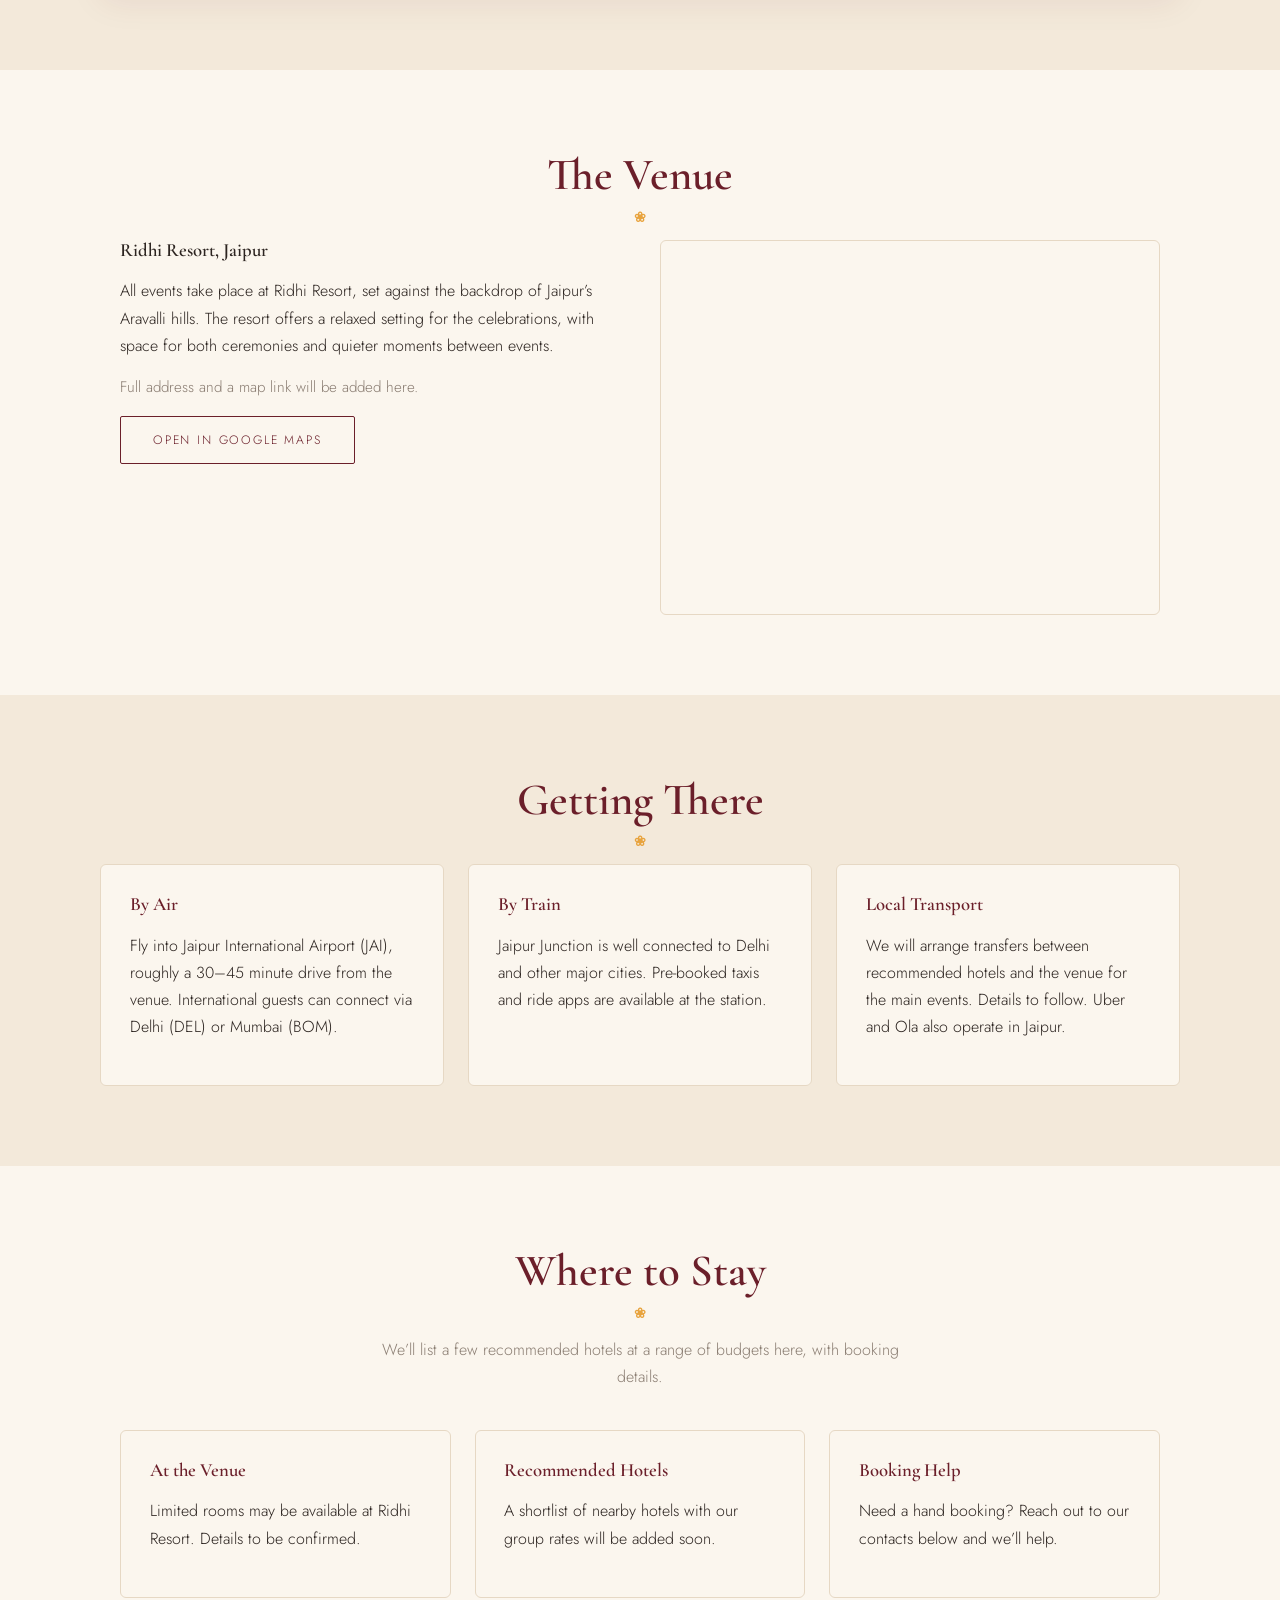
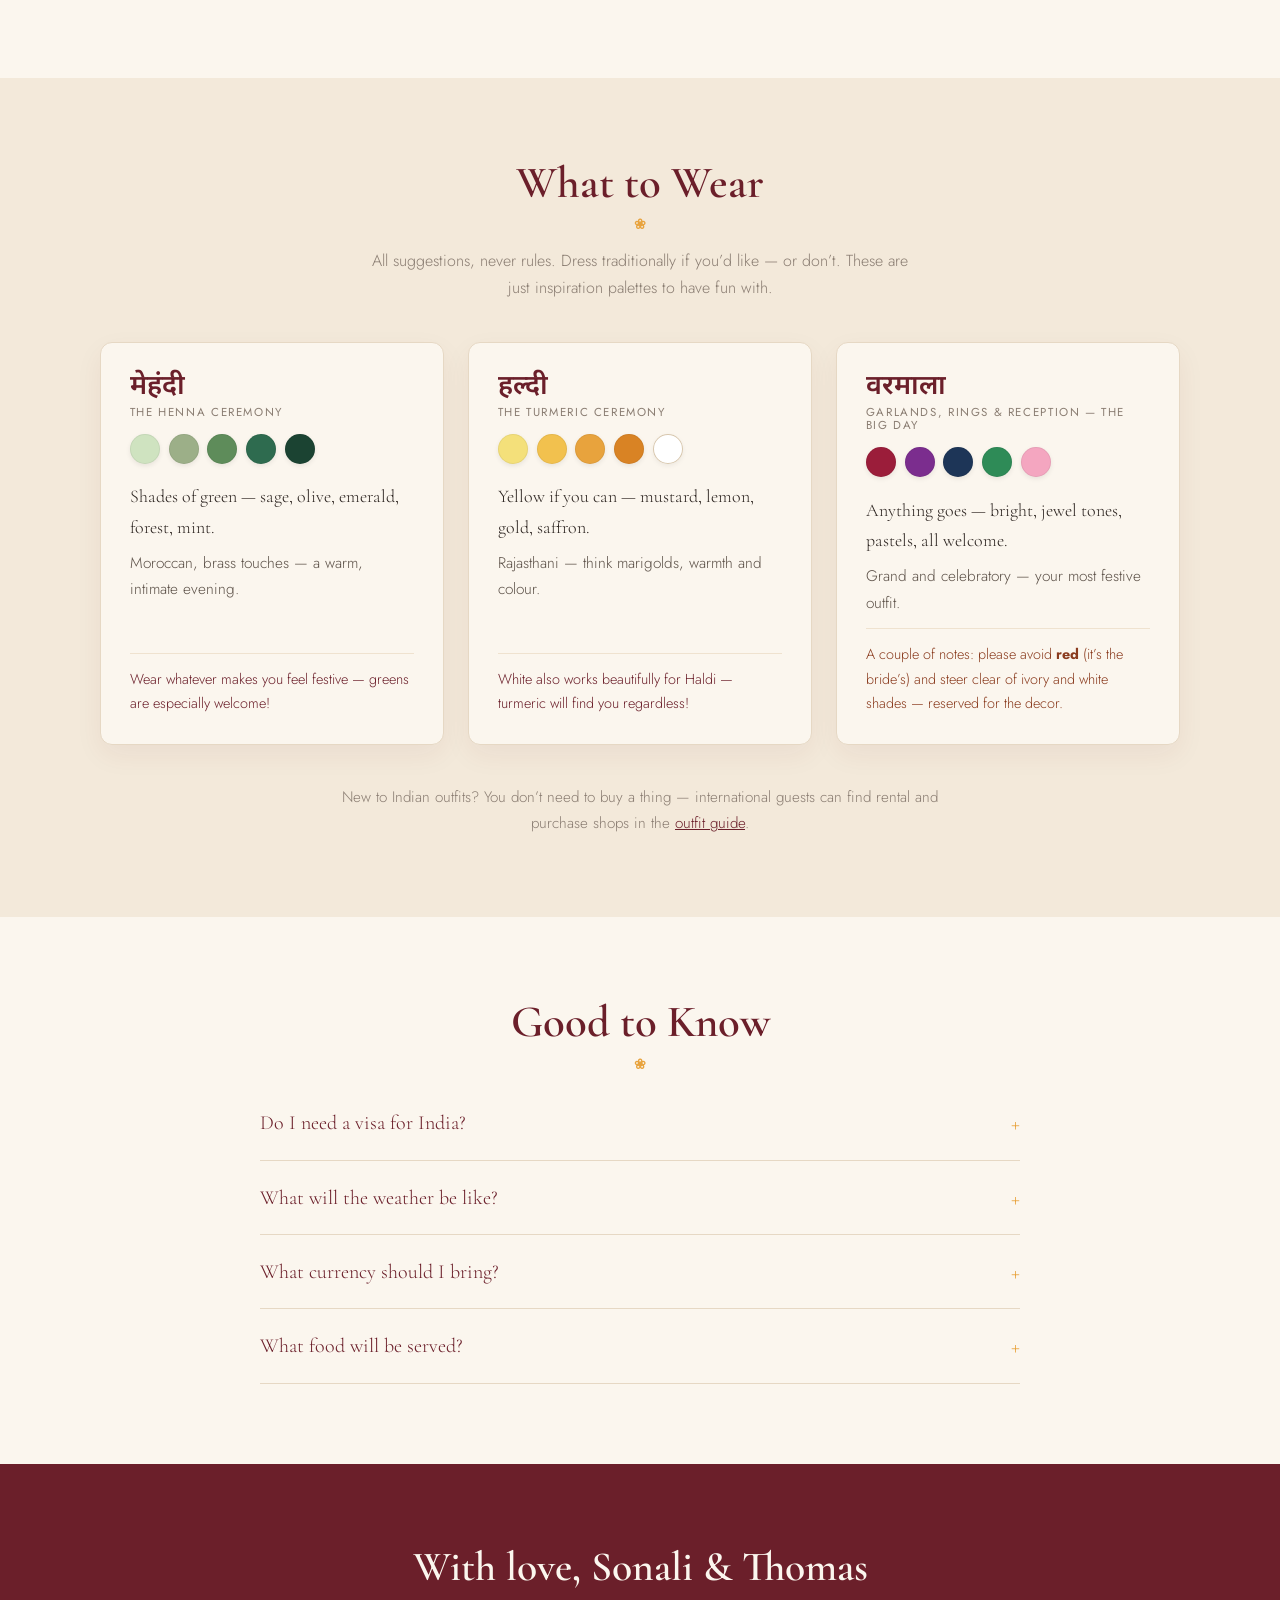
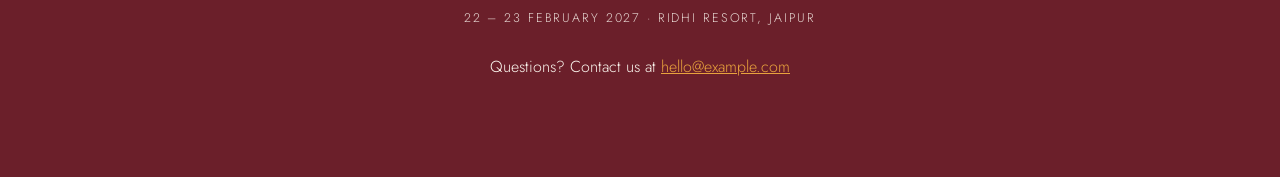
==== commit 386e703d: "Ask guests to avoid red on the Big Day (reserved for the bride) Add a red-avoid note alongside the e" ====
--- a/index.html
+++ b/index.html
@@ -327,7 +327,7 @@
         </ul>
         <p class="attire-pal" data-i18n="dc3_pal">Anything goes &mdash; bright, jewel tones, pastels, all welcome.</p>
         <p class="attire-vibe" data-i18n="dc3_vibe">Grand and celebratory &mdash; your most festive outfit.</p>
-        <p class="attire-note attire-note--warn" data-i18n="dc3_note">One note: please avoid ivory and white shades &mdash; reserved for the decor.</p>
+        <p class="attire-note attire-note--warn" data-i18n="dc3_note">A couple of notes: please avoid <strong>red</strong> (it&rsquo;s the bride&rsquo;s) and steer clear of ivory and white shades &mdash; reserved for the decor.</p>
       </article>
     </div>
 
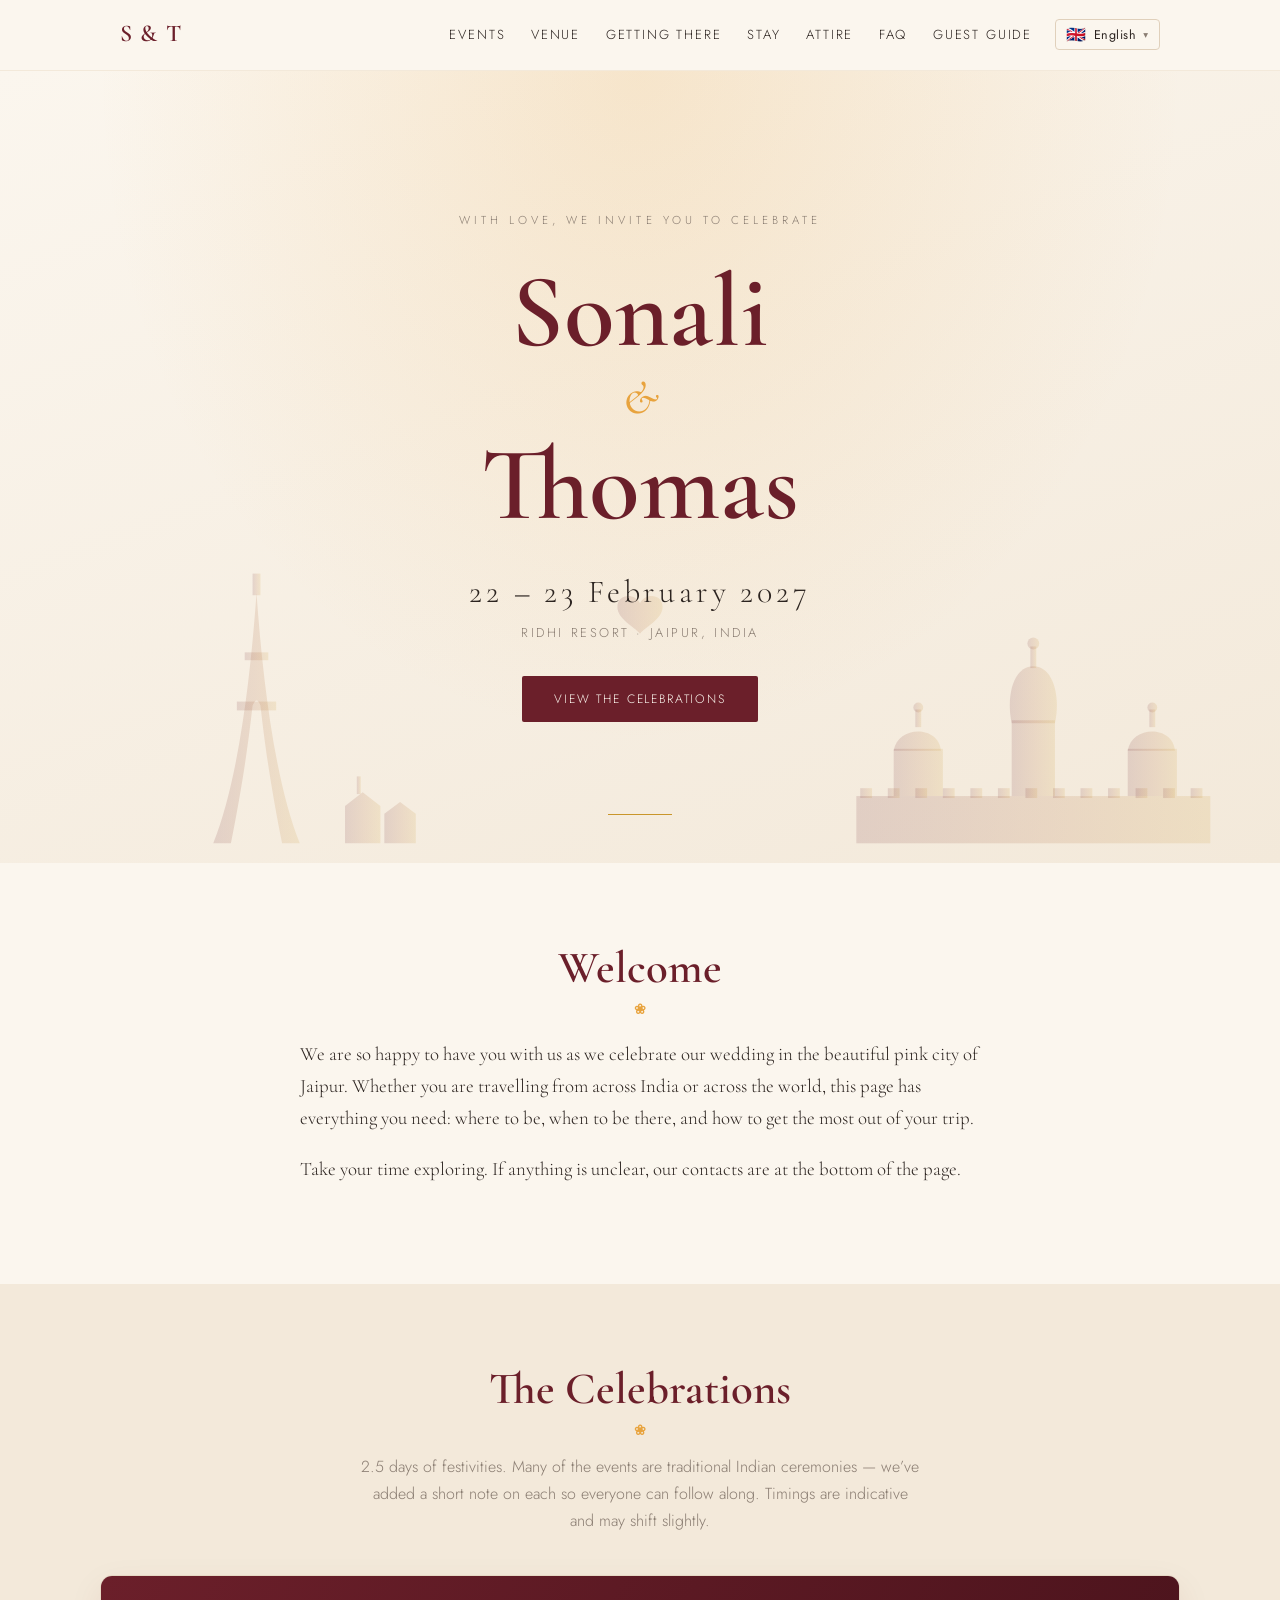
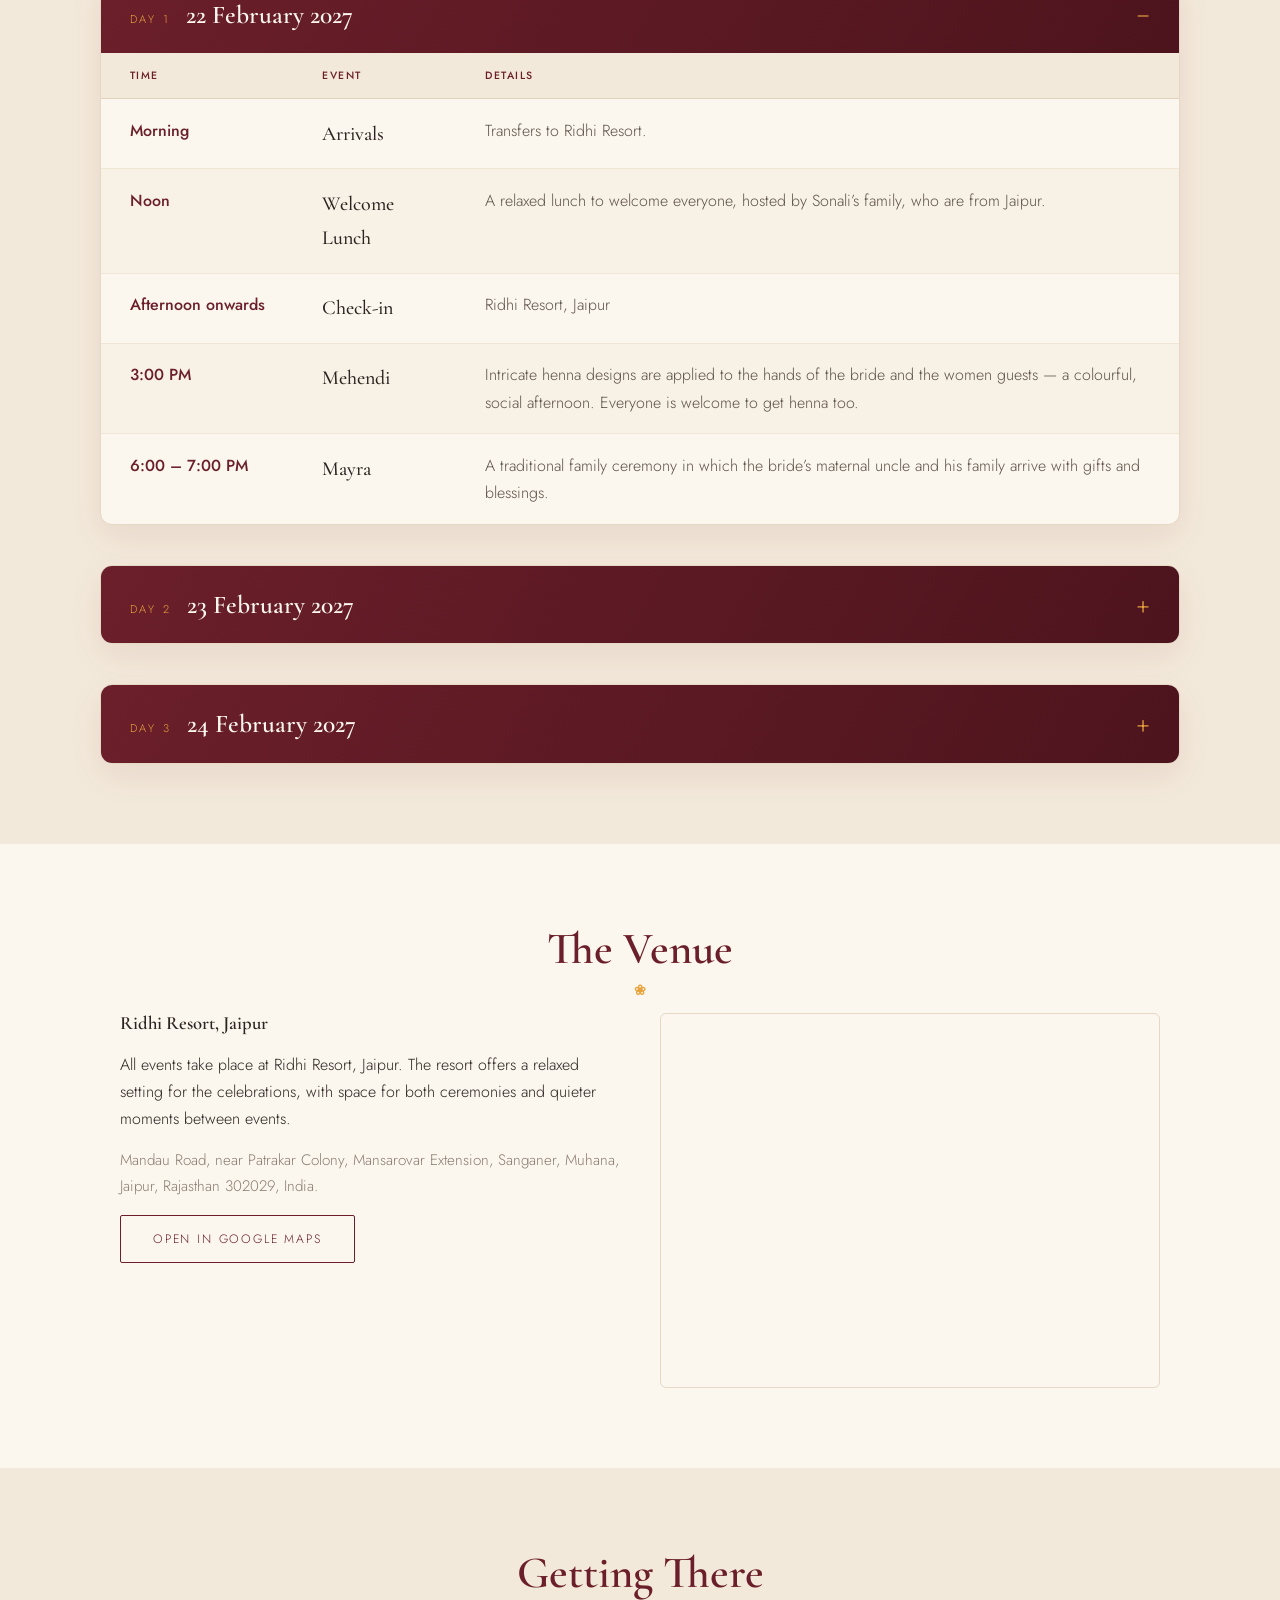
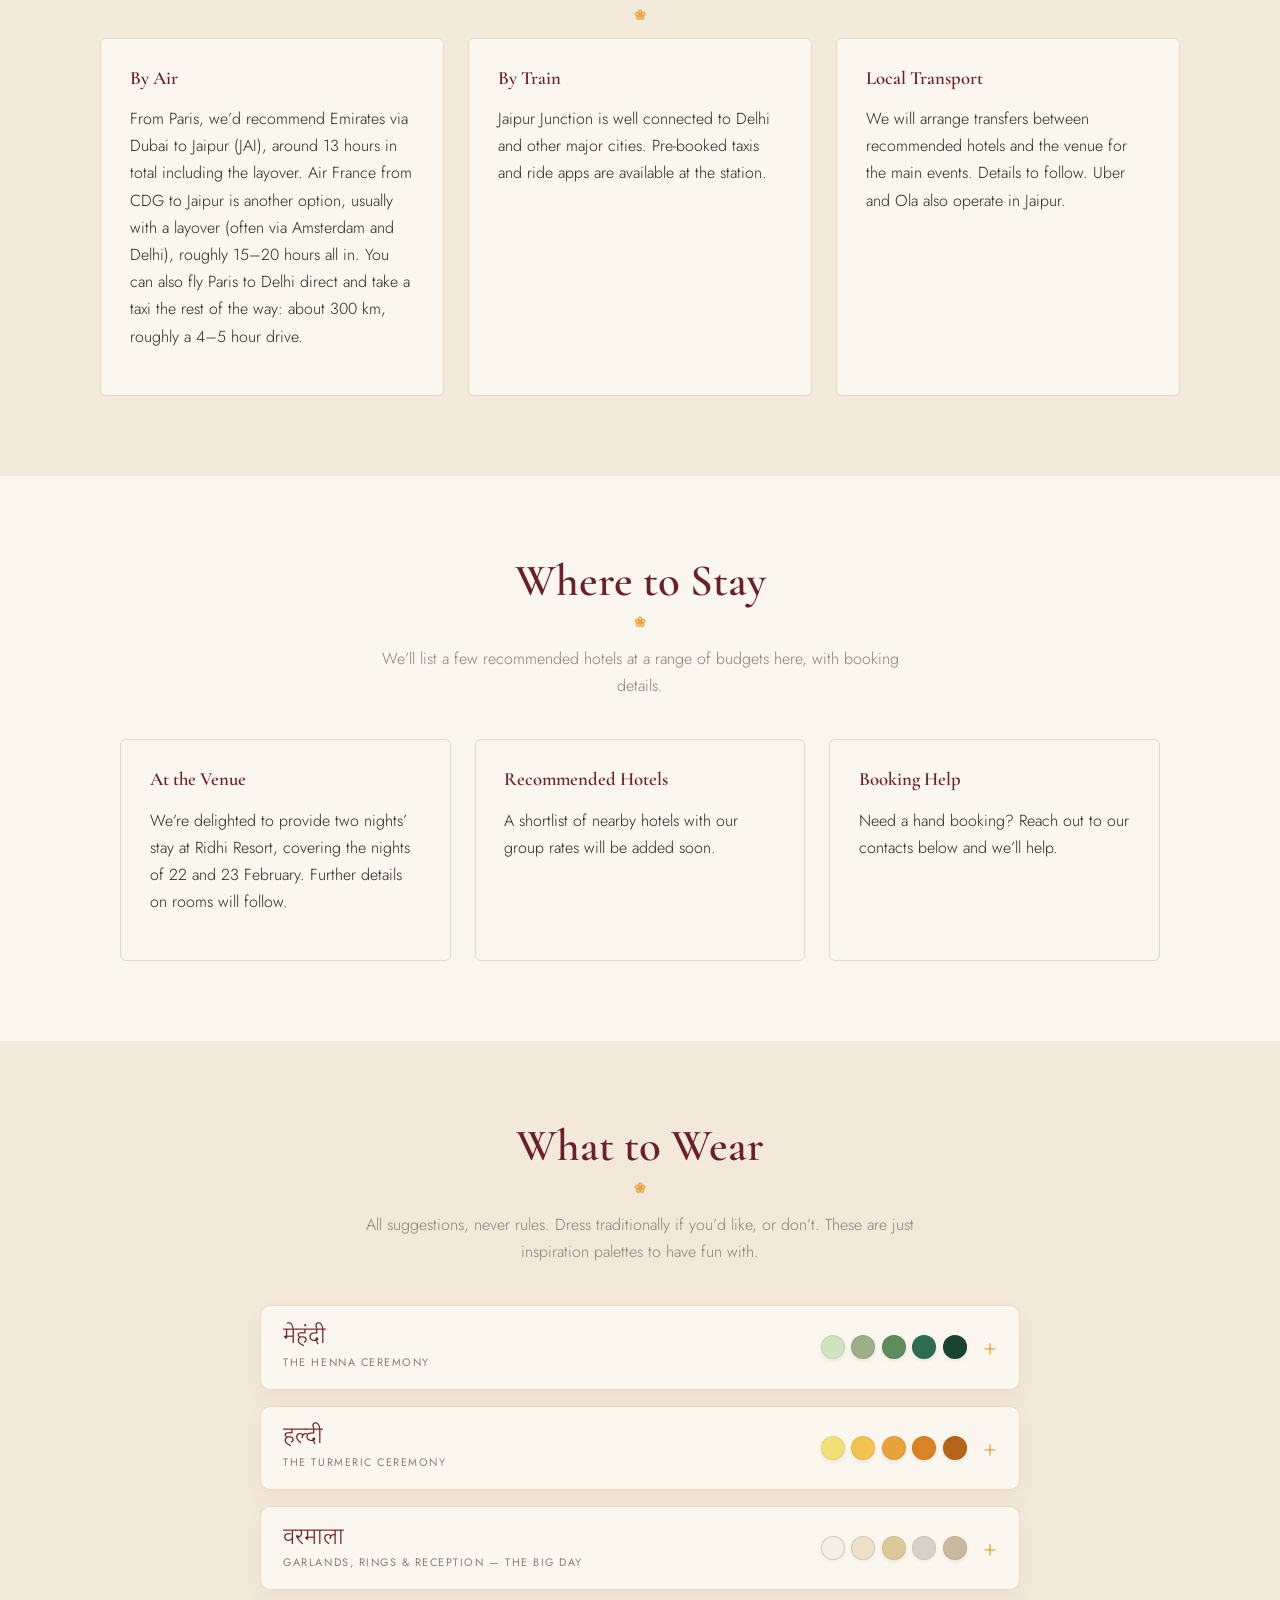
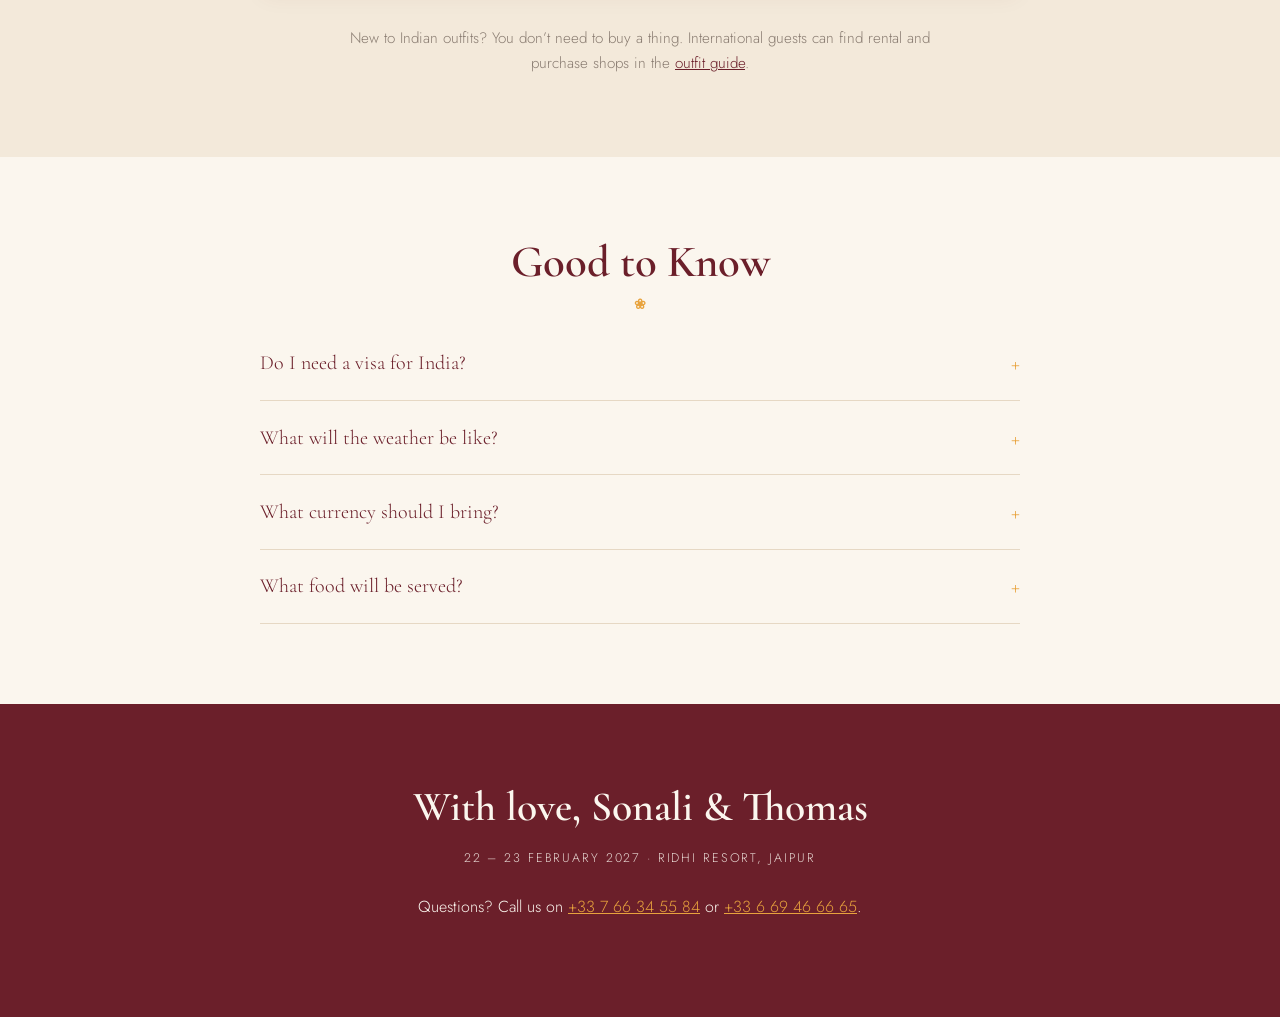
==== commit 2b931fab: "Update guest info, collapsible schedule, and venue details - Warmer hero intro; remove em dashes acr" ====
--- a/index.html
+++ b/index.html
@@ -43,9 +43,9 @@
   </header>
 
   <!-- HERO -->
-  <section class="hero">
+  <section class="hero hero--home">
     <div class="hero-content">
-      <p class="hero-kicker" data-i18n="hero_kicker">Together with their families</p>
+      <p class="hero-kicker" data-i18n="hero_kicker">With love, we invite you to celebrate</p>
       <h1 class="hero-names">Sonali <span>&amp;</span> Thomas</h1>
       <p class="hero-date" data-i18n="hero_date">22 &ndash; 23 February 2027</p>
       <p class="hero-place" data-i18n="hero_place">Ridhi Resort &middot; Jaipur, India</p>
@@ -59,7 +59,7 @@
     <p class="lead" data-i18n="welcome_p1">
       We are so happy to have you with us as we celebrate our wedding in the
       beautiful pink city of Jaipur. Whether you are travelling from across
-      India or across the world, this page has everything you need &mdash; where
+      India or across the world, this page has everything you need: where
       to be, when to be there, and how to get the most out of your trip.
     </p>
     <p class="lead" data-i18n="welcome_p2">
@@ -71,14 +71,14 @@
   <!-- EVENTS -->
   <section class="section section--alt" id="events">
     <h2 class="section-title" data-i18n="cel_title">The Celebrations</h2>
-    <p class="section-sub" data-i18n="cel_sub">Three days of festivities. Many of the events are traditional Indian ceremonies &mdash; we&rsquo;ve added a short note on each so everyone can follow along. Timings are indicative and may shift slightly.</p>
+    <p class="section-sub" data-i18n="cel_sub">2.5 days of festivities. Many of the events are traditional Indian ceremonies &mdash; we&rsquo;ve added a short note on each so everyone can follow along. Timings are indicative and may shift slightly.</p>
 
     <div class="schedule">
-      <article class="day-block">
-        <header class="day-head">
+      <details class="day-block" open>
+        <summary class="day-head">
           <span class="day-label" data-i18n="day1_label">Day 1</span>
           <h3 class="day-date" data-i18n="day1_date">22 February 2027</h3>
-        </header>
+        </summary>
         <table class="schedule-table">
           <thead>
             <tr>
@@ -115,13 +115,13 @@
             </tr>
           </tbody>
         </table>
-      </article>
-
-      <article class="day-block">
-        <header class="day-head">
+      </details>
+
+      <details class="day-block">
+        <summary class="day-head">
           <span class="day-label" data-i18n="day2_label">Day 2</span>
           <h3 class="day-date" data-i18n="day2_date">23 February 2027</h3>
-        </header>
+        </summary>
         <table class="schedule-table">
           <thead>
             <tr>
@@ -163,13 +163,13 @@
             </tr>
           </tbody>
         </table>
-      </article>
-
-      <article class="day-block">
-        <header class="day-head">
+      </details>
+
+      <details class="day-block">
+        <summary class="day-head">
           <span class="day-label" data-i18n="day3_label">Day 3</span>
           <h3 class="day-date" data-i18n="day3_date">24 February 2027</h3>
-        </header>
+        </summary>
         <table class="schedule-table">
           <thead>
             <tr>
@@ -191,7 +191,7 @@
             </tr>
           </tbody>
         </table>
-      </article>
+      </details>
     </div>
   </section>
 
@@ -202,18 +202,17 @@
       <div>
         <h3 data-i18n="venue_h">Ridhi Resort, Jaipur</h3>
         <p data-i18n="venue_p">
-          All events take place at Ridhi Resort, set against the backdrop of
-          Jaipur&rsquo;s Aravalli hills. The resort offers a relaxed setting for
-          the celebrations, with space for both ceremonies and quieter moments
-          between events.
+          All events take place at Ridhi Resort, Jaipur. The resort offers a
+          relaxed setting for the celebrations, with space for both ceremonies
+          and quieter moments between events.
         </p>
-        <p class="muted" data-i18n="venue_note">Full address and a map link will be added here.</p>
-        <a class="btn btn--ghost" href="https://maps.google.com/?q=Ridhi+Resort+Jaipur" target="_blank" rel="noopener" data-i18n="venue_cta">Open in Google Maps</a>
+        <p class="muted" data-i18n="venue_note">Mandau Road, near Patrakar Colony, Mansarovar Extension, Sanganer, Muhana, Jaipur, Rajasthan 302029, India.</p>
+        <a class="btn btn--ghost" href="https://maps.app.goo.gl/BnRpDFThYgJyv3976" target="_blank" rel="noopener" data-i18n="venue_cta">Open in Google Maps</a>
       </div>
       <div class="map-frame">
         <iframe
           title="Map to Ridhi Resort, Jaipur"
-          src="https://www.google.com/maps?q=Ridhi%20Resort%20Jaipur&output=embed"
+          src="https://www.google.com/maps?q=Ridhi%20Resort%20Mandau%20Road%20Mansarovar%20Extension%20Sanganer%20Muhana%20Jaipur%20Rajasthan%20302029&output=embed"
           loading="lazy"
           referrerpolicy="no-referrer-when-downgrade"></iframe>
       </div>
@@ -227,9 +226,12 @@
       <article class="info-card">
         <h3 data-i18n="air_h">By Air</h3>
         <p data-i18n="air_p">
-          Fly into Jaipur International Airport (JAI), roughly a 30&ndash;45
-          minute drive from the venue. International guests can connect via
-          Delhi (DEL) or Mumbai (BOM).
+          From Paris, we&rsquo;d recommend Emirates via Dubai to Jaipur (JAI),
+          around 13 hours in total including the layover. Air France from CDG to
+          Jaipur is another option, usually with a layover (often via Amsterdam
+          and Delhi), roughly 15&ndash;20 hours all in. You can also fly Paris to
+          Delhi direct and take a taxi the rest of the way: about 300&nbsp;km,
+          roughly a 4&ndash;5 hour drive.
         </p>
       </article>
       <article class="info-card">
@@ -257,7 +259,7 @@
     <div class="card-grid">
       <article class="info-card">
         <h3 data-i18n="stay_h1">At the Venue</h3>
-        <p data-i18n="stay_p1">Limited rooms may be available at Ridhi Resort. Details to be confirmed.</p>
+        <p data-i18n="stay_p1">We&rsquo;re delighted to provide two nights&rsquo; stay at Ridhi Resort, covering the nights of 22 and 23 February. Further details on rooms will follow.</p>
       </article>
       <article class="info-card">
         <h3 data-i18n="stay_h2">Recommended Hotels</h3>
@@ -274,65 +276,71 @@
   <section class="section section--alt" id="attire">
     <h2 class="section-title" data-i18n="attire_title">What to Wear</h2>
     <p class="section-sub" data-i18n="dress_lead">
-      All suggestions, never rules. Dress traditionally if you&rsquo;d like &mdash;
-      or don&rsquo;t. These are just inspiration palettes to have fun with.
+      All suggestions, never rules. Dress traditionally if you&rsquo;d like, or
+      don&rsquo;t. These are just inspiration palettes to have fun with.
     </p>
 
-    <div class="card-grid attire-cards">
-      <article class="attire-card">
-        <h3 class="attire-name">
-          <span lang="hi">मेहंदी</span>
-          <span class="attire-en" data-i18n="dc1_event">The Henna Ceremony</span>
-        </h3>
-        <ul class="palette" aria-hidden="true">
-          <li style="--sw:#cfe3c0"></li>
-          <li style="--sw:#9caf88"></li>
-          <li style="--sw:#5e8c5a"></li>
-          <li style="--sw:#2e6b4f"></li>
-          <li style="--sw:#1b4332"></li>
-        </ul>
-        <p class="attire-pal" data-i18n="dc1_pal">Shades of green &mdash; sage, olive, emerald, forest, mint.</p>
-        <p class="attire-vibe" data-i18n="dc1_vibe">Moroccan, brass touches &mdash; a warm, intimate evening.</p>
-        <p class="attire-note" data-i18n="dc1_note">Wear whatever makes you feel festive &mdash; greens are especially welcome!</p>
-      </article>
-
-      <article class="attire-card">
-        <h3 class="attire-name">
-          <span lang="hi">हल्दी</span>
-          <span class="attire-en" data-i18n="dc2_event">The Turmeric Ceremony</span>
-        </h3>
-        <ul class="palette" aria-hidden="true">
-          <li style="--sw:#f4e07a"></li>
-          <li style="--sw:#f2c14e"></li>
-          <li style="--sw:#e8a33d"></li>
-          <li style="--sw:#d98324"></li>
-          <li style="--sw:#ffffff" class="sw-light"></li>
-        </ul>
-        <p class="attire-pal" data-i18n="dc2_pal">Yellow if you can &mdash; mustard, lemon, gold, saffron.</p>
-        <p class="attire-vibe" data-i18n="dc2_vibe">Rajasthani &mdash; think marigolds, warmth and colour.</p>
-        <p class="attire-note" data-i18n="dc2_note">White also works beautifully for Haldi &mdash; turmeric will find you regardless!</p>
-      </article>
-
-      <article class="attire-card">
-        <h3 class="attire-name">
-          <span lang="hi">वरमाला</span>
-          <span class="attire-en" data-i18n="dc3_event">Garlands, Rings &amp; Reception &mdash; The Big Day</span>
-        </h3>
-        <ul class="palette" aria-hidden="true">
-          <li style="--sw:#9b1d3a"></li>
-          <li style="--sw:#7b2d8e"></li>
-          <li style="--sw:#1d3557"></li>
-          <li style="--sw:#2e8b57"></li>
-          <li style="--sw:#f4a6c0"></li>
-        </ul>
-        <p class="attire-pal" data-i18n="dc3_pal">Anything goes &mdash; bright, jewel tones, pastels, all welcome.</p>
-        <p class="attire-vibe" data-i18n="dc3_vibe">Grand and celebratory &mdash; your most festive outfit.</p>
-        <p class="attire-note attire-note--warn" data-i18n="dc3_note">A couple of notes: please avoid <strong>red</strong> (it&rsquo;s the bride&rsquo;s) and steer clear of ivory and white shades &mdash; reserved for the decor.</p>
-      </article>
+    <div class="attire-list">
+      <details class="attire-item">
+        <summary>
+          <span class="attire-name">
+            <span lang="hi">मेहंदी</span>
+            <span class="attire-en" data-i18n="dc1_event">The Henna Ceremony</span>
+          </span>
+          <ul class="palette" aria-hidden="true">
+            <li style="--sw:#cfe3c0"></li>
+            <li style="--sw:#9caf88"></li>
+            <li style="--sw:#5e8c5a"></li>
+            <li style="--sw:#2e6b4f"></li>
+            <li style="--sw:#1b4332"></li>
+          </ul>
+        </summary>
+        <div class="attire-body">
+          <p class="attire-note" data-i18n="dc1_note">Wear whatever makes you feel festive. Greens are especially welcome!</p>
+        </div>
+      </details>
+
+      <details class="attire-item">
+        <summary>
+          <span class="attire-name">
+            <span lang="hi">हल्दी</span>
+            <span class="attire-en" data-i18n="dc2_event">The Turmeric Ceremony</span>
+          </span>
+          <ul class="palette" aria-hidden="true">
+            <li style="--sw:#f4e07a"></li>
+            <li style="--sw:#f2c14e"></li>
+            <li style="--sw:#e8a33d"></li>
+            <li style="--sw:#d98324"></li>
+            <li style="--sw:#b5641a"></li>
+          </ul>
+        </summary>
+        <div class="attire-body">
+          <p class="attire-note" data-i18n="dc2_note">Lean into yellow. The sunnier, the better!</p>
+        </div>
+      </details>
+
+      <details class="attire-item">
+        <summary>
+          <span class="attire-name">
+            <span lang="hi">वरमाला</span>
+            <span class="attire-en" data-i18n="dc3_event">Garlands, Rings &amp; Reception &mdash; The Big Day</span>
+          </span>
+          <ul class="palette" aria-hidden="true">
+            <li style="--sw:#f4efe3" class="sw-light"></li>
+            <li style="--sw:#ece1c8" class="sw-light"></li>
+            <li style="--sw:#ddc89a"></li>
+            <li style="--sw:#d6d2c9" class="sw-light"></li>
+            <li style="--sw:#c8b9a0"></li>
+          </ul>
+        </summary>
+        <div class="attire-body">
+          <p class="attire-note attire-note--warn" data-i18n="dc3_note">Please skip bright reds. Save green and yellow for the earlier days.</p>
+        </div>
+      </details>
     </div>
 
     <p class="muted attire-rent" data-i18n="dress_rent">
-      New to Indian outfits? You don&rsquo;t need to buy a thing &mdash; international
+      New to Indian outfits? You don&rsquo;t need to buy a thing. International
       guests can find rental and purchase shops in the <a href="international.html#outfits">outfit guide</a>.
     </p>
   </section>
@@ -355,7 +363,7 @@
       </details>
       <details>
         <summary data-i18n="faq_q4">What food will be served?</summary>
-        <p data-i18n="faq_a4">It&rsquo;s a fully vegan wedding &mdash; all food and drink is plant-based, with plenty of options throughout.</p>
+        <p data-i18n="faq_a4">It&rsquo;s a fully vegan wedding &mdash; all food and drink is plant-based, with plenty of options throughout. If you have any specific dietary requirements, please contact us in advance so we can make arrangements.</p>
       </details>
     </div>
   </section>
@@ -364,7 +372,7 @@
   <footer class="site-footer" id="contact">
     <h2 class="footer-title" data-i18n="footer_title">With love, Sonali &amp; Thomas</h2>
     <p class="footer-date" data-i18n="footer_date">22 &ndash; 23 February 2027 &middot; Ridhi Resort, Jaipur</p>
-    <p class="footer-contact" data-i18n="footer_contact">Questions? Contact us at <a href="mailto:hello@example.com">hello@example.com</a></p>
+    <p class="footer-contact" data-i18n="footer_contact">Questions? Call us on <a href="tel:+33766345584">+33 7 66 34 55 84</a> or <a href="tel:+33669466665">+33 6 69 46 66 65</a>.</p>
   </footer>
 
   <script src="assets/js/i18n.js"></script>
--- a/assets/css/styles.css
+++ b/assets/css/styles.css
@@ -158,6 +158,14 @@
     linear-gradient(160deg, var(--cream) 0%, var(--cream-alt) 100%);
   position: relative;
 }
+/* Home hero: Indo-French skyline sits softly along the bottom, behind the names. */
+.hero--home {
+  background:
+    radial-gradient(ellipse at top, rgba(232,163,61,.18), transparent 60%),
+    url("../img/indo-french.svg") center bottom / min(1180px, 100%) auto no-repeat,
+    linear-gradient(160deg, var(--cream) 0%, var(--cream-alt) 100%);
+}
+.hero--home .hero-content { position: relative; z-index: 1; }
 .hero--sub { min-height: 48vh; }
 .hero--sub::after { display: none; }
 .hero::after {
@@ -246,10 +254,25 @@
   display: flex;
   align-items: baseline;
   gap: 1rem;
-  padding: 1.5rem 1.8rem;
+  padding: 1.5rem 3.2rem 1.5rem 1.8rem;
   background: linear-gradient(120deg, var(--maroon), var(--maroon-deep));
   color: var(--cream);
-}
+  position: relative;
+  cursor: pointer;
+  list-style: none;
+}
+.day-head::-webkit-details-marker { display: none; }
+.day-head::after {
+  content: "+";
+  position: absolute;
+  right: 1.8rem;
+  top: 50%;
+  transform: translateY(-50%);
+  color: var(--marigold);
+  font-size: 1.5rem;
+  line-height: 1;
+}
+.day-block[open] > .day-head::after { content: "\2212"; }
 .day-label {
   text-transform: uppercase;
   letter-spacing: .24em;
@@ -304,55 +327,79 @@
 }
 .info-card h3 { color: var(--maroon); }
 
-/* ---------- Attire / dress code ---------- */
-.attire-cards { align-items: stretch; }
-.attire-card {
-  display: flex;
-  flex-direction: column;
+/* ---------- Attire / dress code (accordion) ---------- */
+.attire-list { max-width: 760px; margin: 0 auto; }
+.attire-item {
   background: var(--cream);
   border: 1px solid #e6d8c4;
-  border-radius: 12px;
-  padding: 1.8rem;
-  box-shadow: 0 10px 28px rgba(107,31,42,.06);
-}
-.attire-name { color: var(--maroon); margin-bottom: .9rem; }
-.attire-name [lang="hi"] { display: block; font-size: 1.7rem; line-height: 1.1; }
+  border-radius: 10px;
+  margin-bottom: 1rem;
+  overflow: hidden;
+  box-shadow: 0 8px 22px rgba(107,31,42,.05);
+}
+.attire-item > summary {
+  list-style: none;
+  cursor: pointer;
+  display: flex;
+  align-items: center;
+  gap: 1rem;
+  padding: 1.1rem 1.4rem;
+}
+.attire-item > summary::-webkit-details-marker { display: none; }
+.attire-item > summary::after {
+  content: "+";
+  color: var(--marigold);
+  font-size: 1.5rem;
+  line-height: 1;
+}
+.attire-item[open] > summary::after { content: "\2212"; }
+.attire-item[open] > summary { border-bottom: 1px solid #f0e6d6; }
+
+.attire-name { display: flex; flex-direction: column; margin-right: auto; }
+.attire-name [lang="hi"] {
+  font-family: var(--serif);
+  color: var(--maroon);
+  font-size: 1.45rem;
+  line-height: 1.1;
+}
 .attire-en {
-  display: block;
   font-family: var(--sans);
   font-weight: 400;
-  font-size: .72rem;
+  font-size: .68rem;
   letter-spacing: .14em;
   text-transform: uppercase;
   color: var(--muted);
-  margin-top: .3rem;
+  margin-top: .2rem;
 }
 .palette {
   display: flex;
-  gap: .55rem;
+  flex-wrap: wrap;
+  gap: .4rem;
   list-style: none;
-  margin: 0 0 1.1rem;
+  margin: 0;
   padding: 0;
 }
 .palette li {
-  width: 30px;
-  height: 30px;
+  width: 24px;
+  height: 24px;
   border-radius: 50%;
   background: var(--sw);
-  box-shadow: inset 0 0 0 1px rgba(0,0,0,.06), 0 2px 5px rgba(0,0,0,.08);
-}
-.palette li.sw-light { box-shadow: inset 0 0 0 1px #d8c7ad, 0 2px 5px rgba(0,0,0,.06); }
-.attire-pal { font-family: var(--serif); font-size: 1.12rem; color: var(--ink); margin: 0 0 .5rem; }
+  box-shadow: inset 0 0 0 1px rgba(0,0,0,.07), 0 2px 4px rgba(0,0,0,.08);
+}
+.palette li.sw-light { box-shadow: inset 0 0 0 1px #d8c7ad, 0 2px 4px rgba(0,0,0,.05); }
+
+.attire-body { padding: 1.1rem 1.4rem 1.3rem; }
+.attire-pal { font-family: var(--serif); font-size: 1.15rem; color: var(--ink); margin: 0 0 .5rem; }
 .attire-vibe { color: #5d5249; margin: 0 0 .8rem; font-size: .96rem; }
 .attire-note {
-  margin: auto 0 0;
-  font-size: .9rem;
+  margin: 0;
+  font-size: .92rem;
   color: var(--maroon);
   border-top: 1px solid #efe2cf;
   padding-top: .8rem;
 }
 .attire-note--warn { color: #8a3b1e; }
-.attire-rent { text-align: center; margin: 2.5rem auto 0; max-width: 620px; }
+.attire-rent { text-align: center; margin: 2.2rem auto 0; max-width: 620px; }
 
 /* ---------- Shop / rental list (guide page) ---------- */
 .shop-h {
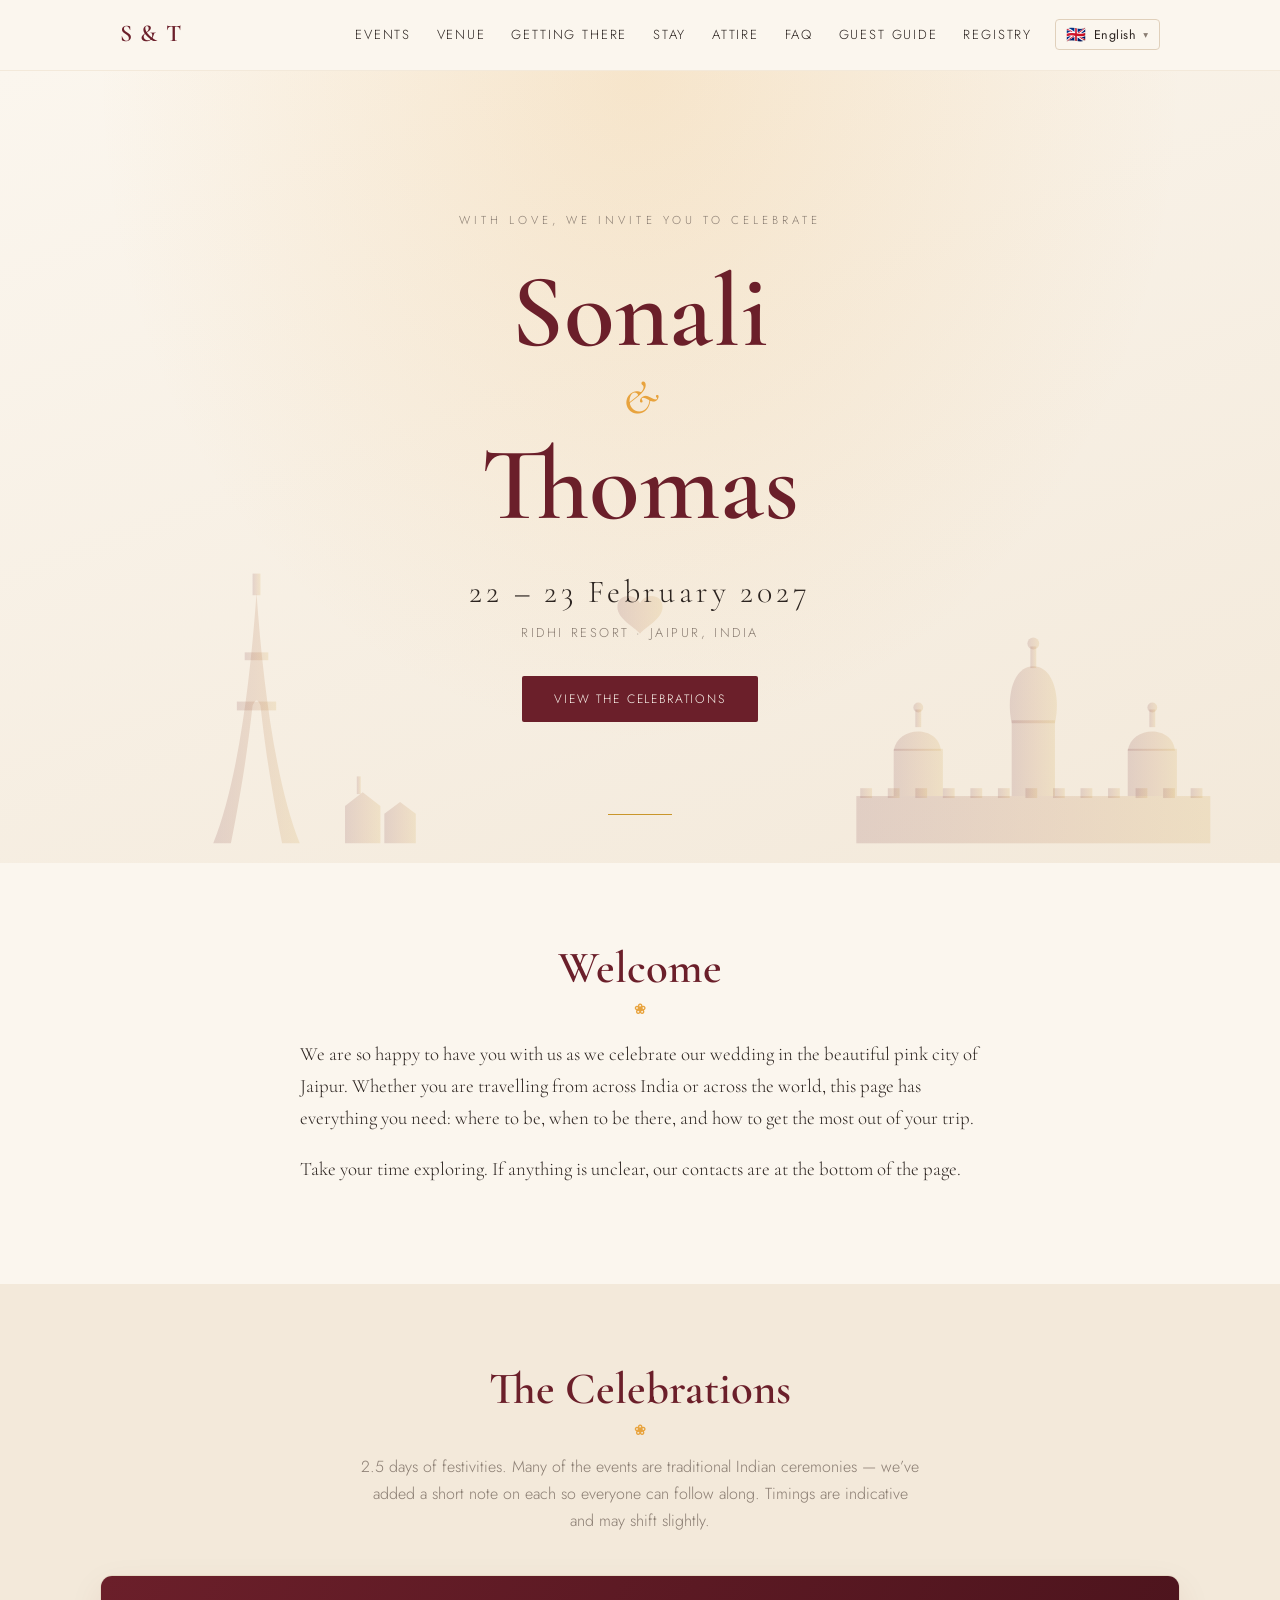
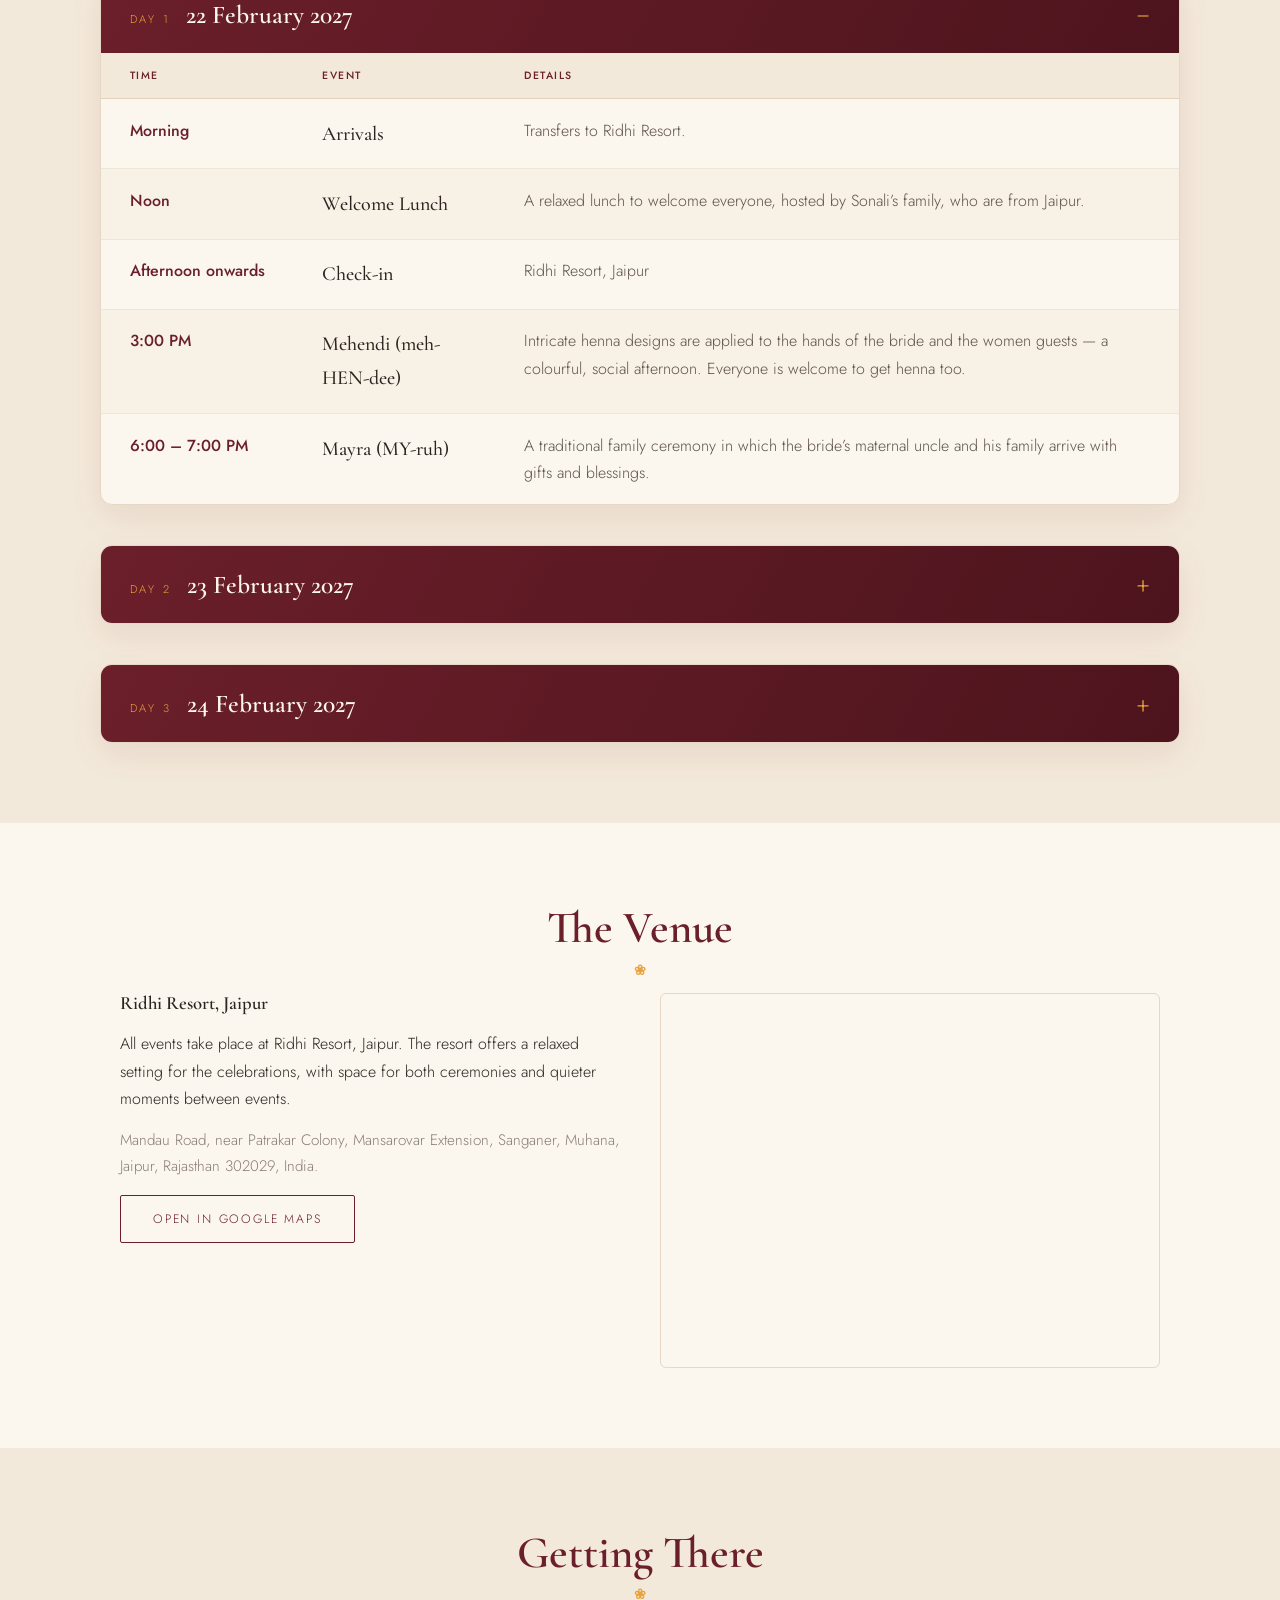
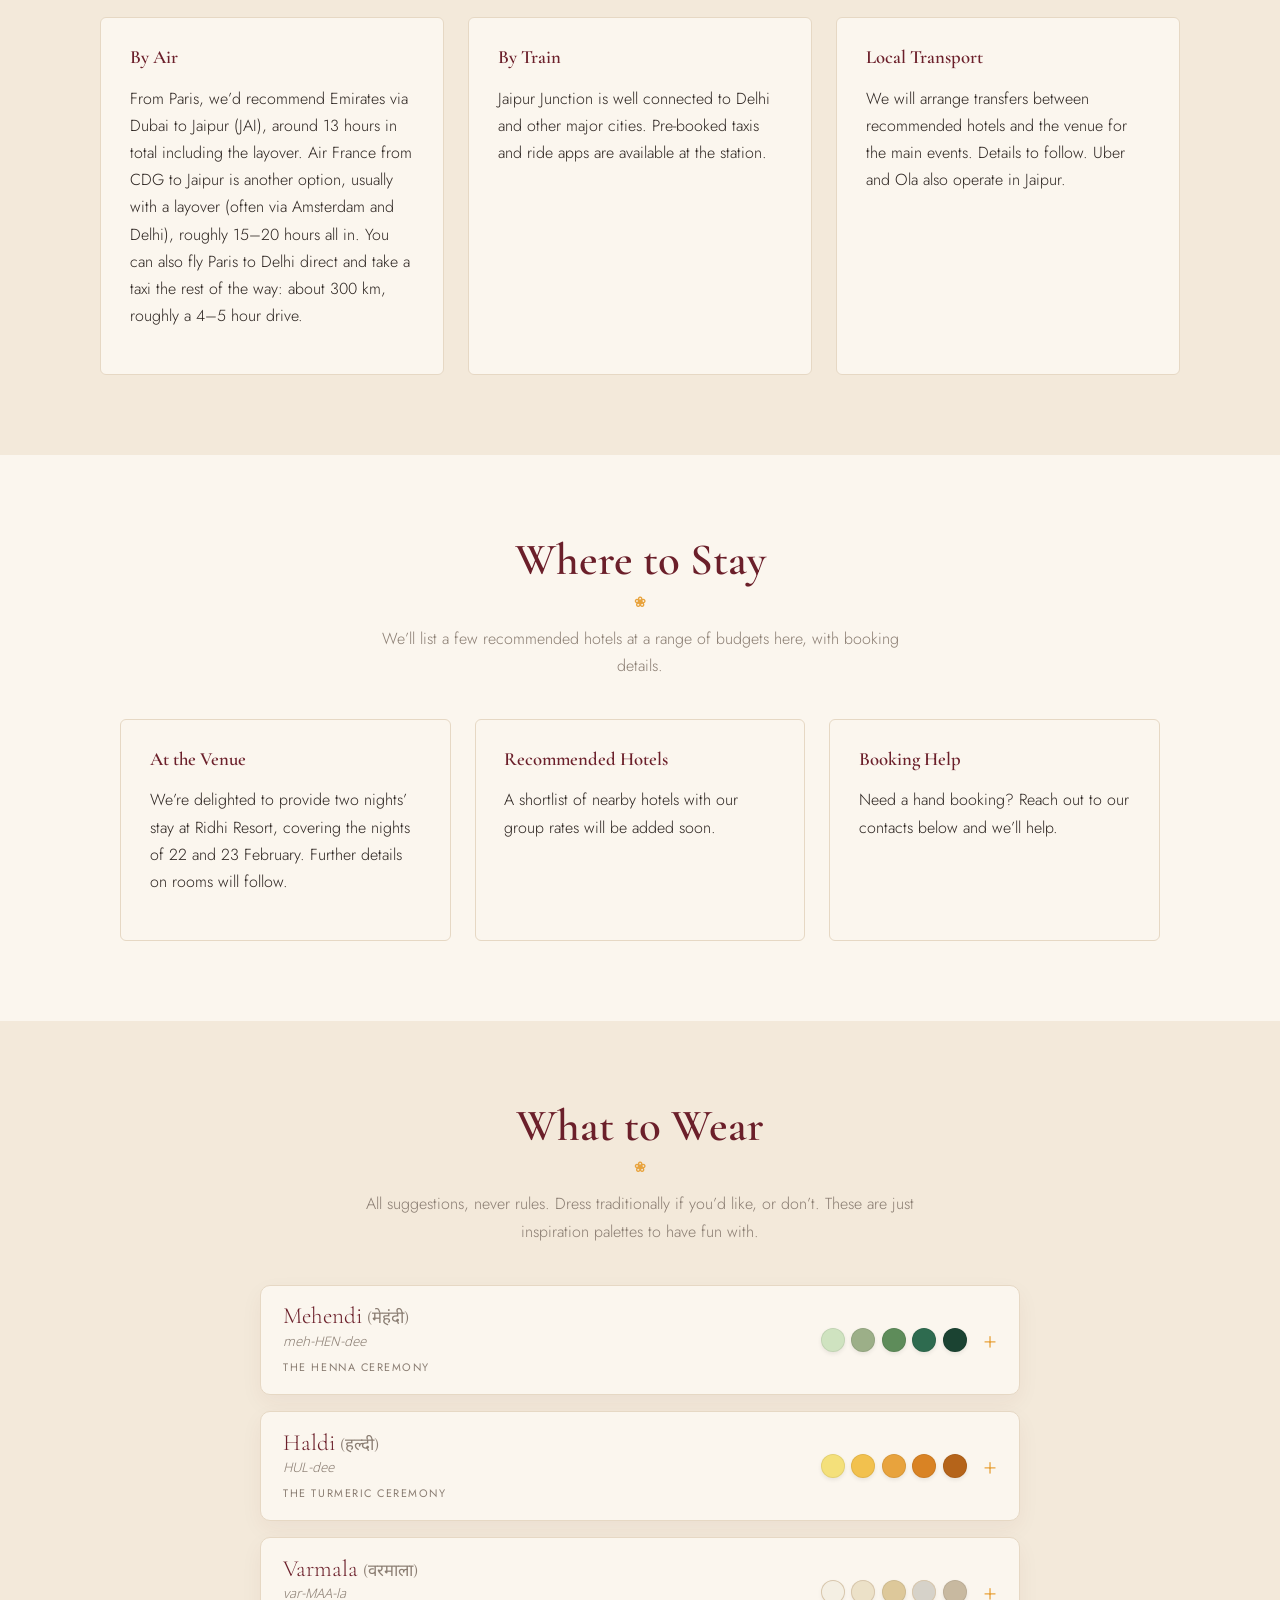
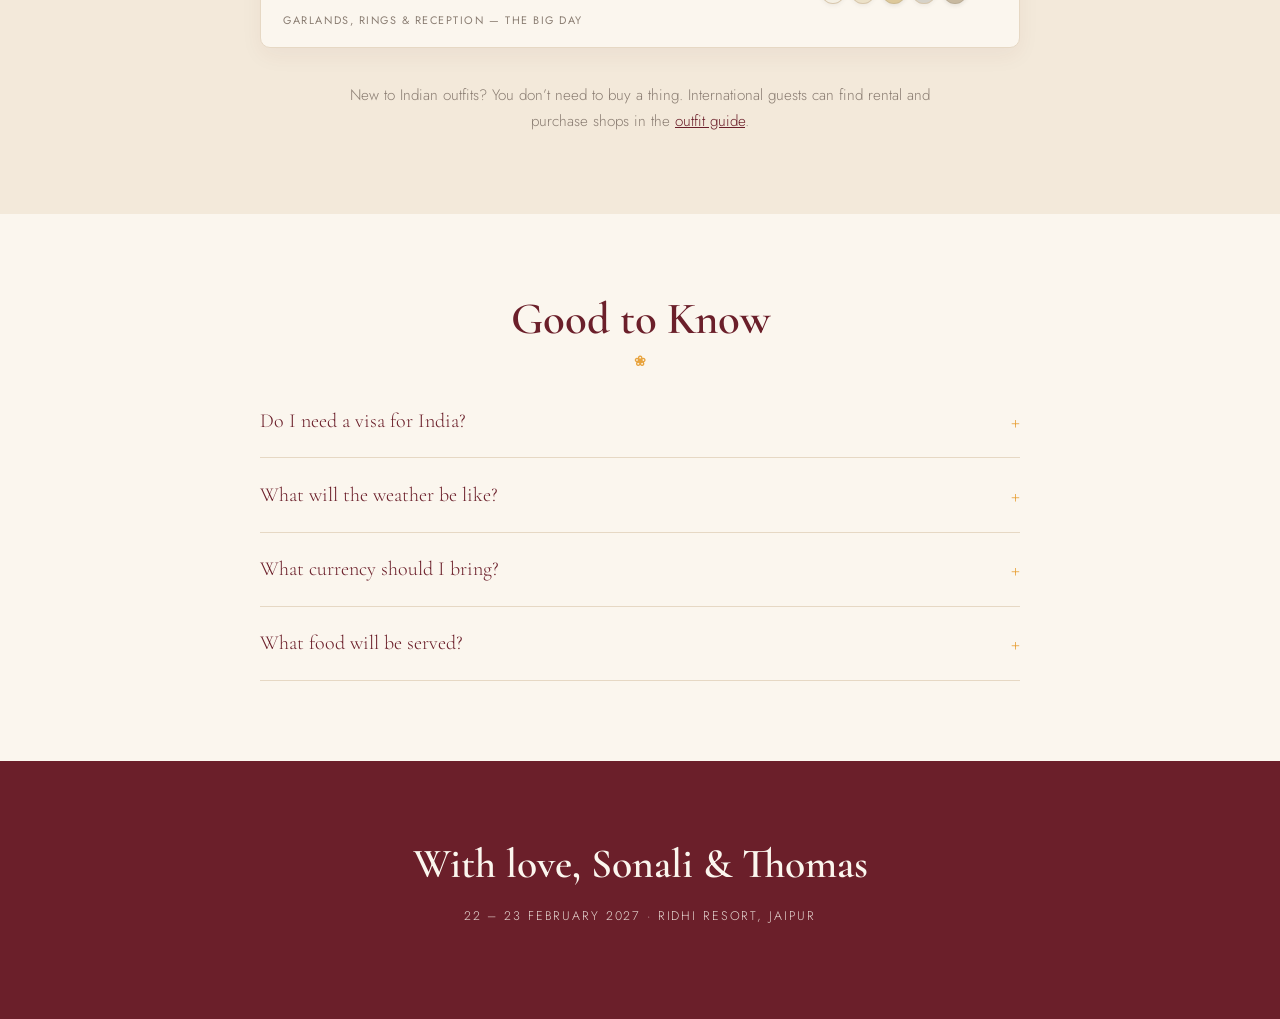
==== commit 047ad38a: "Add gift registry page and remove footer contact line - New trilingual registry.html: guests reserve" ====
--- a/index.html
+++ b/index.html
@@ -24,6 +24,7 @@
           <a href="#attire" data-i18n="nav_attire">Attire</a>
           <a href="#faq" data-i18n="nav_faq">FAQ</a>
           <a href="international.html" data-i18n="nav_guide">Guest Guide</a>
+          <a href="registry.html" data-i18n="nav_registry">Registry</a>
         </nav>
         <div class="lang-switch" aria-label="Language">
           <button type="button" class="lang-current" aria-haspopup="listbox" aria-expanded="false">
@@ -105,12 +106,12 @@
             </tr>
             <tr>
               <td data-i18n="d1r4_t">3:00 PM</td>
-              <td data-i18n="d1r4_e">Mehendi</td>
+              <td data-i18n="d1r4_e">Mehendi (meh-HEN-dee)</td>
               <td data-i18n="d1r4_d">Intricate henna designs are applied to the hands of the bride and the women guests &mdash; a colourful, social afternoon. Everyone is welcome to get henna too.</td>
             </tr>
             <tr>
               <td data-i18n="d1r5_t">6:00 &ndash; 7:00 PM</td>
-              <td data-i18n="d1r5_e">Mayra</td>
+              <td data-i18n="d1r5_e">Mayra (MY-ruh)</td>
               <td data-i18n="d1r5_d">A traditional family ceremony in which the bride&rsquo;s maternal uncle and his family arrive with gifts and blessings.</td>
             </tr>
           </tbody>
@@ -133,22 +134,22 @@
           <tbody>
             <tr>
               <td data-i18n="d2r1_t">6:00 &ndash; 7:00 AM</td>
-              <td data-i18n="d2r1_e">Bindayak</td>
+              <td data-i18n="d2r1_e">Bindayak (bin-DAA-yak)</td>
               <td data-i18n="d2r1_d">An auspicious opening ceremony that marks the formal start of the wedding rituals.</td>
             </tr>
             <tr>
               <td data-i18n="d2r2_t">10:00 AM</td>
-              <td data-i18n="d2r2_e">Haldi</td>
+              <td data-i18n="d2r2_e">Haldi (HUL-dee)</td>
               <td data-i18n="d2r2_d">A turmeric paste is applied to the bride and groom for blessings and a natural glow before the wedding &mdash; expect bright yellow and plenty of laughter.</td>
             </tr>
             <tr>
               <td data-i18n="d2r3_t">4:30 PM</td>
-              <td data-i18n="d2r3_e">Baraat</td>
+              <td data-i18n="d2r3_e">Baraat (buh-RAAT)</td>
               <td data-i18n="d2r3_d">The groom&rsquo;s festive arrival procession, with music and dancing on the way to the venue &mdash; guests are warmly invited to join in.</td>
             </tr>
             <tr>
               <td data-i18n="d2r4_t">5:00 PM</td>
-              <td data-i18n="d2r4_e">Phera &amp; Varmala</td>
+              <td data-i18n="d2r4_e">Phera &amp; Varmala (FEH-ra &amp; var-MAA-la)</td>
               <td data-i18n="d2r4_d">The heart of the wedding, held together: the couple exchange flower garlands (Varmala) to mark their union, then take their vows while circling a sacred fire (Phera), accompanied by live music.</td>
             </tr>
             <tr>
@@ -284,7 +285,8 @@
       <details class="attire-item">
         <summary>
           <span class="attire-name">
-            <span lang="hi">मेहंदी</span>
+            <span class="attire-title" data-i18n="dc1_name">Mehendi <span lang="hi">(मेहंदी)</span></span>
+            <span class="attire-phon" data-i18n="dc1_phon">meh-HEN-dee</span>
             <span class="attire-en" data-i18n="dc1_event">The Henna Ceremony</span>
           </span>
           <ul class="palette" aria-hidden="true">
@@ -303,7 +305,8 @@
       <details class="attire-item">
         <summary>
           <span class="attire-name">
-            <span lang="hi">हल्दी</span>
+            <span class="attire-title" data-i18n="dc2_name">Haldi <span lang="hi">(हल्दी)</span></span>
+            <span class="attire-phon" data-i18n="dc2_phon">HUL-dee</span>
             <span class="attire-en" data-i18n="dc2_event">The Turmeric Ceremony</span>
           </span>
           <ul class="palette" aria-hidden="true">
@@ -322,7 +325,8 @@
       <details class="attire-item">
         <summary>
           <span class="attire-name">
-            <span lang="hi">वरमाला</span>
+            <span class="attire-title" data-i18n="dc3_name">Varmala <span lang="hi">(वरमाला)</span></span>
+            <span class="attire-phon" data-i18n="dc3_phon">var-MAA-la</span>
             <span class="attire-en" data-i18n="dc3_event">Garlands, Rings &amp; Reception &mdash; The Big Day</span>
           </span>
           <ul class="palette" aria-hidden="true">
@@ -372,7 +376,6 @@
   <footer class="site-footer" id="contact">
     <h2 class="footer-title" data-i18n="footer_title">With love, Sonali &amp; Thomas</h2>
     <p class="footer-date" data-i18n="footer_date">22 &ndash; 23 February 2027 &middot; Ridhi Resort, Jaipur</p>
-    <p class="footer-contact" data-i18n="footer_contact">Questions? Call us on <a href="tel:+33766345584">+33 7 66 34 55 84</a> or <a href="tel:+33669466665">+33 6 69 46 66 65</a>.</p>
   </footer>
 
   <script src="assets/js/i18n.js"></script>
--- a/assets/css/styles.css
+++ b/assets/css/styles.css
@@ -356,12 +356,25 @@
 .attire-item[open] > summary { border-bottom: 1px solid #f0e6d6; }
 
 .attire-name { display: flex; flex-direction: column; margin-right: auto; }
-.attire-name [lang="hi"] {
+.attire-title {
   font-family: var(--serif);
   color: var(--maroon);
   font-size: 1.45rem;
-  line-height: 1.1;
-}
+  line-height: 1.15;
+}
+.attire-title [lang="hi"] {
+  font-size: 1.05rem;
+  font-weight: 400;
+  color: var(--muted);
+}
+.attire-phon {
+  font-family: var(--sans);
+  font-style: italic;
+  font-size: .82rem;
+  color: var(--muted);
+  margin-top: .1rem;
+}
+.attire-phon:empty { display: none; }
 .attire-en {
   font-family: var(--sans);
   font-weight: 400;
@@ -369,7 +382,7 @@
   letter-spacing: .14em;
   text-transform: uppercase;
   color: var(--muted);
-  margin-top: .2rem;
+  margin-top: .25rem;
 }
 .palette {
   display: flex;
@@ -400,6 +413,87 @@
 }
 .attire-note--warn { color: #8a3b1e; }
 .attire-rent { text-align: center; margin: 2.2rem auto 0; max-width: 620px; }
+
+/* ---------- Gift registry ---------- */
+.registry-offline {
+  max-width: 720px;
+  margin: 1.4rem auto 0;
+  text-align: center;
+  background: #fbeecf;
+  border: 1px solid #e6cf94;
+  border-radius: 8px;
+  padding: .9rem 1.2rem;
+  font-family: var(--sans);
+  font-size: .95rem;
+  color: #8a6a1e;
+}
+.registry-grid {
+  display: grid;
+  grid-template-columns: repeat(2, 1fr);
+  gap: 1.5rem;
+}
+.gift-card {
+  display: flex;
+  flex-direction: column;
+  background: var(--cream);
+  border: 1px solid #e6d8c4;
+  border-radius: 10px;
+  padding: 1.6rem;
+  box-shadow: 0 8px 22px rgba(107,31,42,.05);
+  transition: opacity .2s, border-color .2s;
+}
+.gift-card.is-reserved { opacity: .62; border-color: #ded1bd; }
+.gift-card.is-reserved.is-mine { opacity: 1; border-color: var(--marigold); }
+.gift-body { flex: 1; }
+.gift-name { color: var(--maroon); font-size: 1.4rem; margin: 0 0 .4rem; }
+.gift-note { color: #5d5249; margin: 0 0 .6rem; font-size: .98rem; font-family: var(--serif); }
+.gift-price {
+  margin: 0;
+  font-size: .82rem;
+  letter-spacing: .06em;
+  color: var(--muted);
+}
+.gift-actions {
+  display: flex;
+  align-items: center;
+  gap: 1rem;
+  margin-top: 1.2rem;
+  padding-top: 1rem;
+  border-top: 1px solid #efe2cf;
+}
+.gift-view {
+  font-size: .74rem;
+  letter-spacing: .12em;
+  text-transform: uppercase;
+  text-decoration: none;
+  color: var(--maroon);
+  border-bottom: 1px solid transparent;
+  transition: border-color .2s;
+}
+.gift-view:hover { border-color: var(--gold); }
+.gift-btn {
+  margin-left: auto;
+  border: 1px solid var(--maroon);
+  background: var(--maroon);
+  color: var(--cream);
+  font-family: var(--sans);
+  font-size: .74rem;
+  letter-spacing: .12em;
+  text-transform: uppercase;
+  padding: .55rem 1.1rem;
+  border-radius: 3px;
+  cursor: pointer;
+  transition: background .2s, color .2s, border-color .2s;
+}
+.gift-btn:hover:not(:disabled) { background: var(--maroon-deep); border-color: var(--maroon-deep); }
+.gift-btn:disabled { background: transparent; color: var(--muted); border-color: #ddceb8; cursor: default; }
+.gift-btn--release {
+  background: transparent;
+  color: var(--maroon);
+  border-color: var(--gold);
+}
+.gift-btn--release:hover:not(:disabled) { background: var(--marigold); color: var(--cream); border-color: var(--marigold); }
+.registry-hint { text-align: center; margin: 2.2rem auto 0; max-width: 620px; }
 
 /* ---------- Shop / rental list (guide page) ---------- */
 .shop-h {
@@ -477,7 +571,7 @@
     display: none;
   }
   .nav-links.open { display: flex; }
-  .two-col, .card-grid { grid-template-columns: 1fr; }
+  .two-col, .card-grid, .registry-grid { grid-template-columns: 1fr; }
 
   .day-head { flex-direction: column; gap: .3rem; padding: 1.1rem 1.2rem; }
   .day-date { font-size: 1.35rem; }
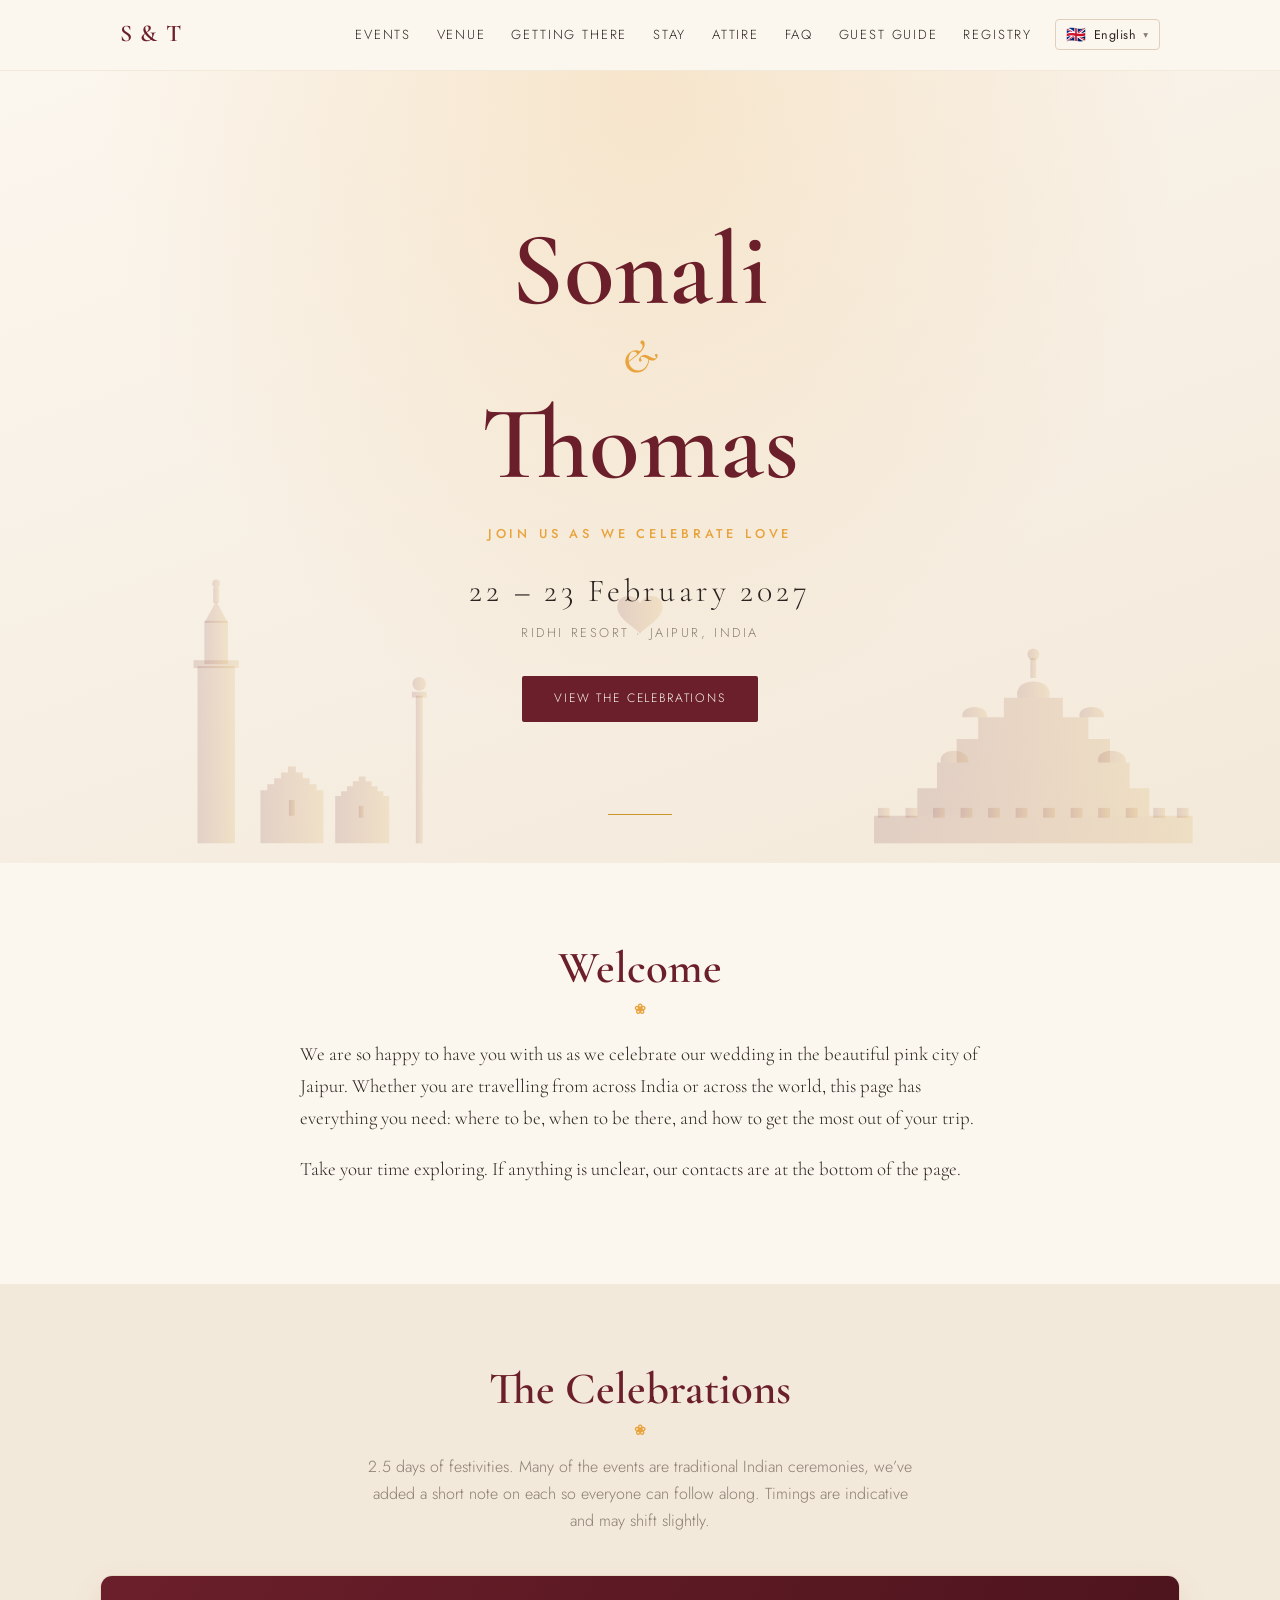
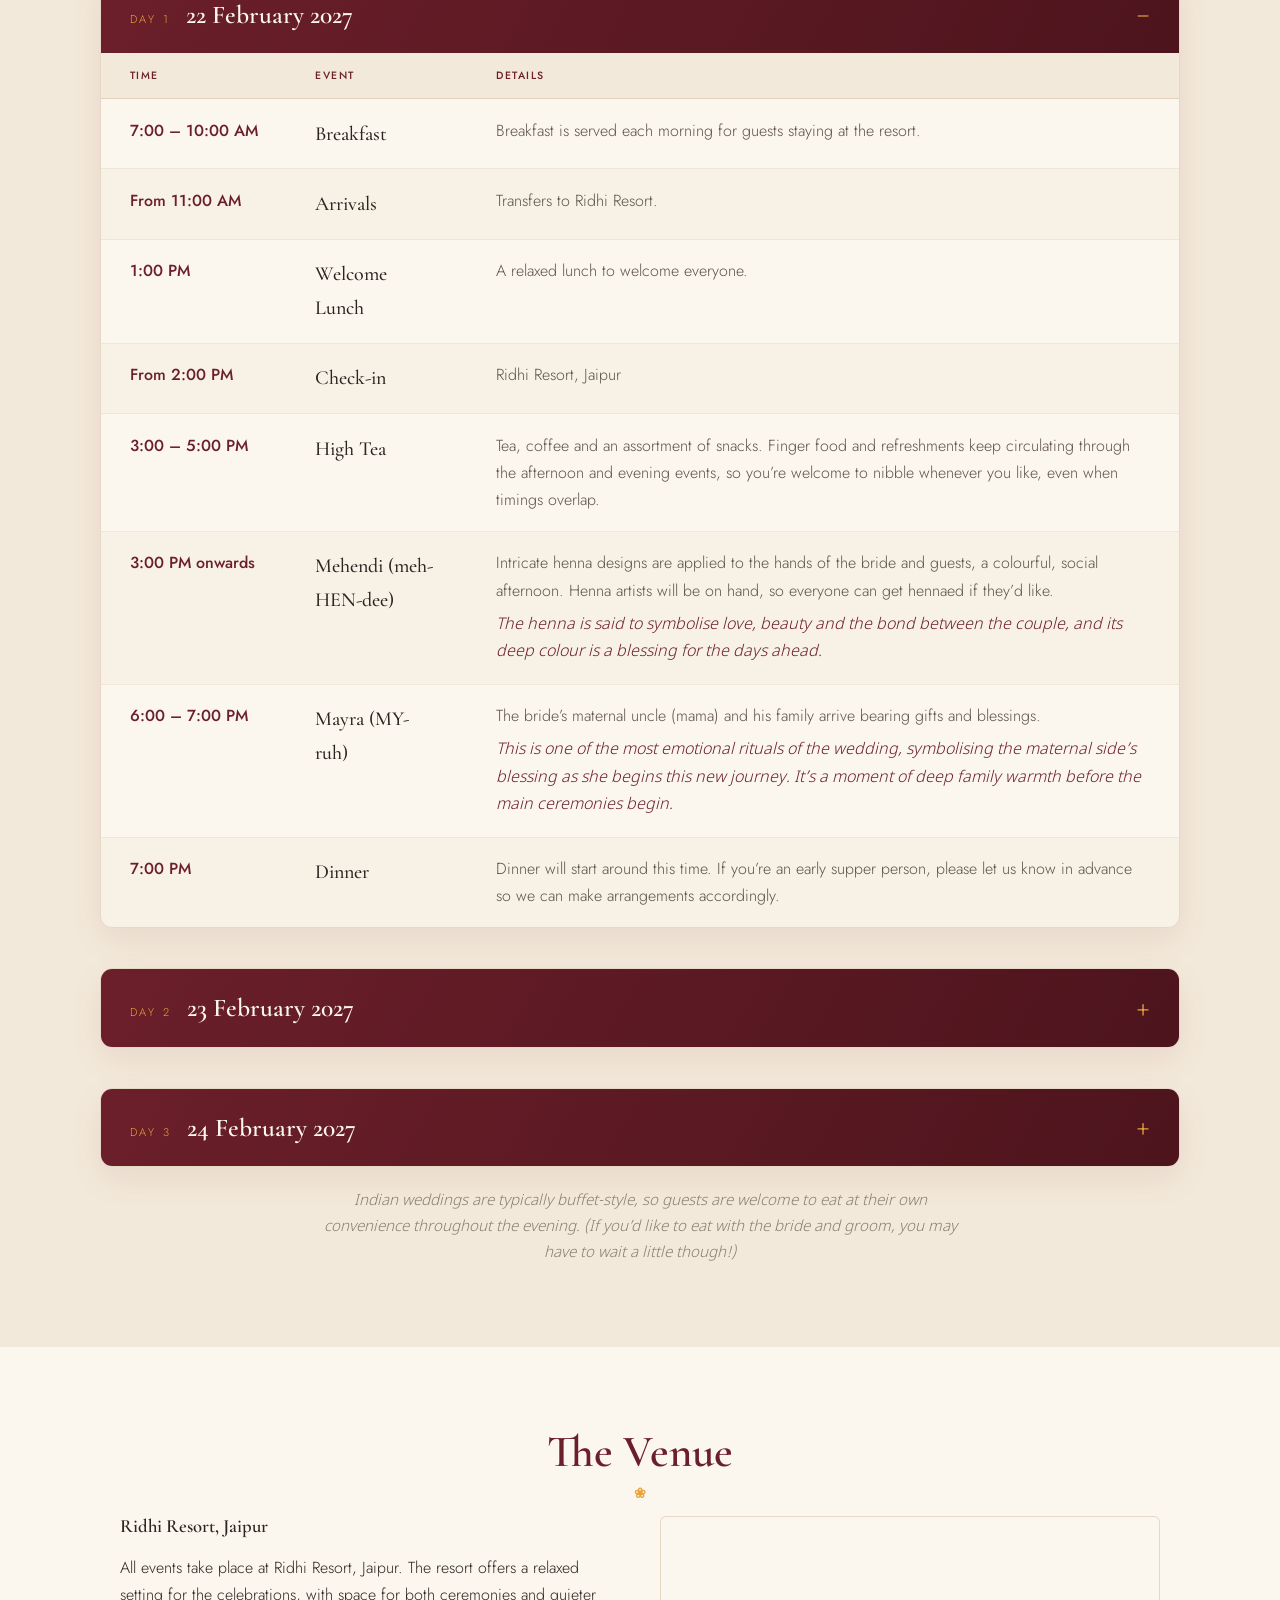
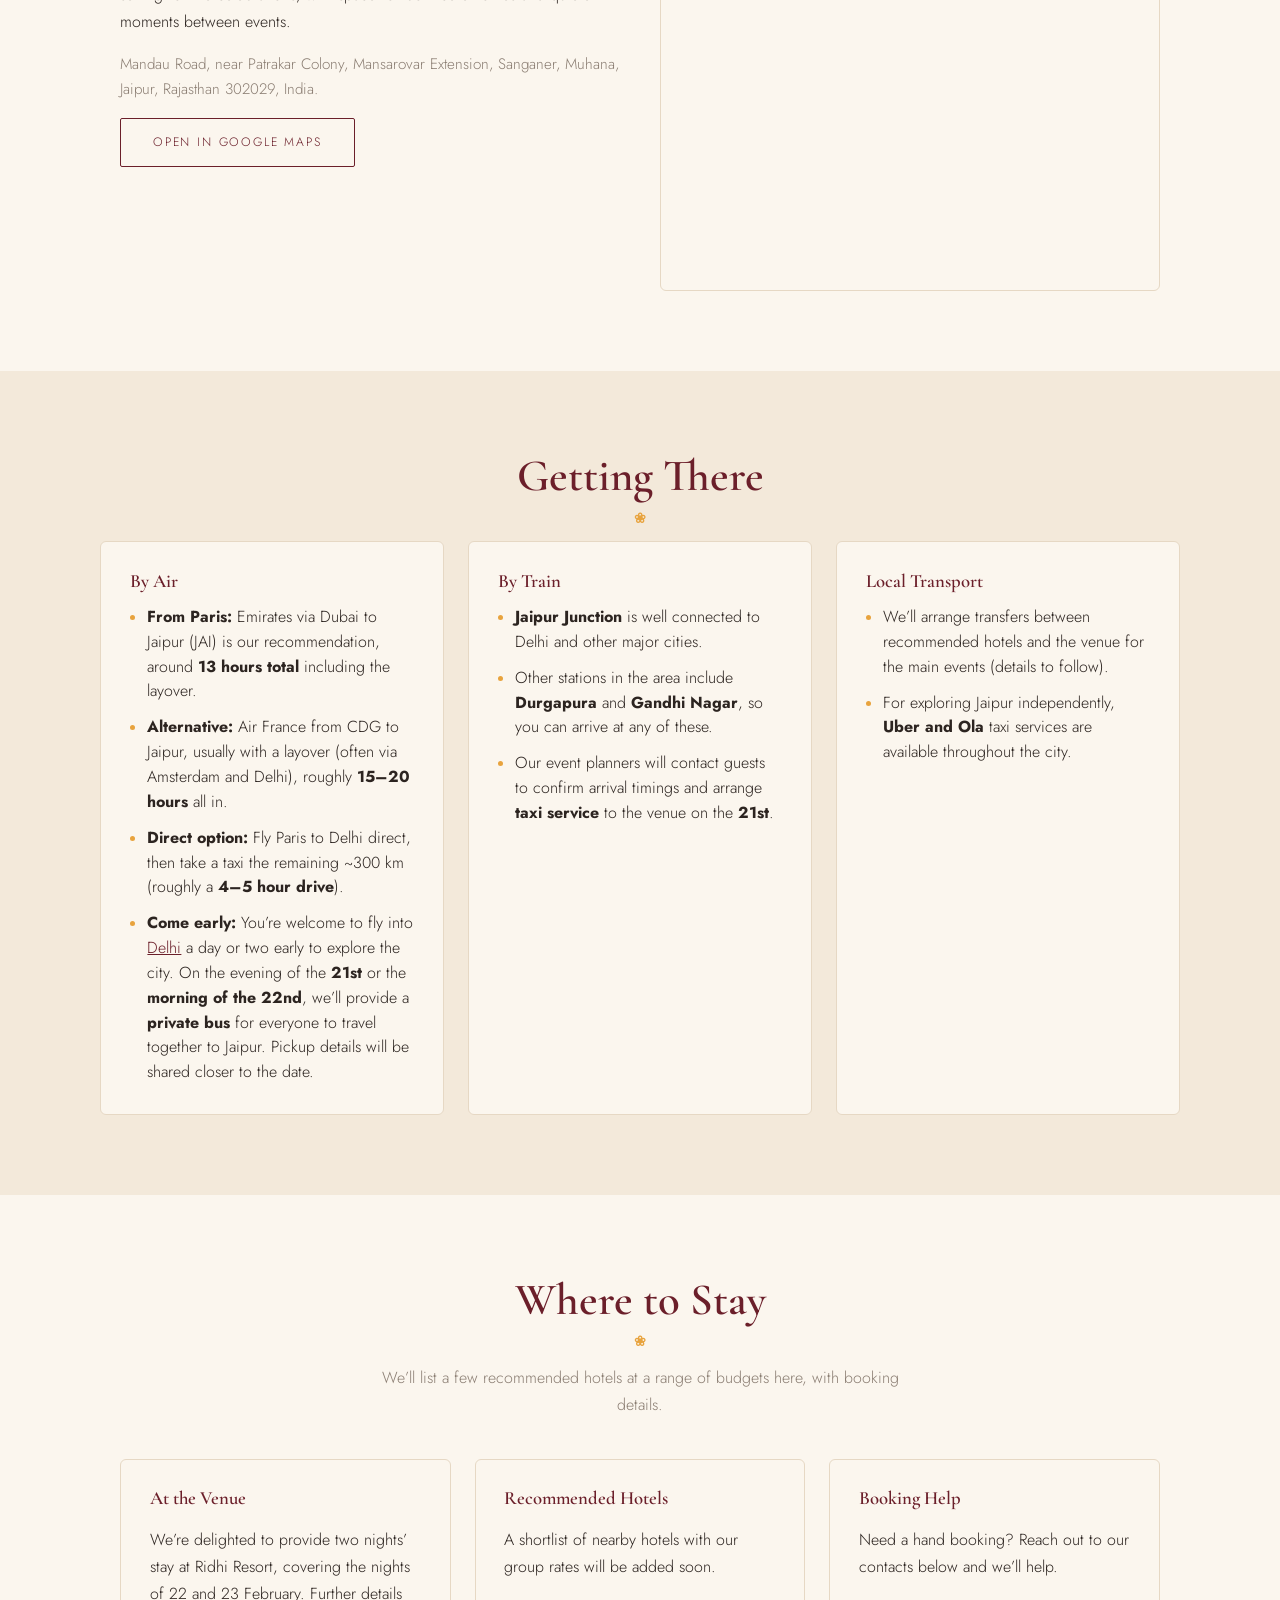
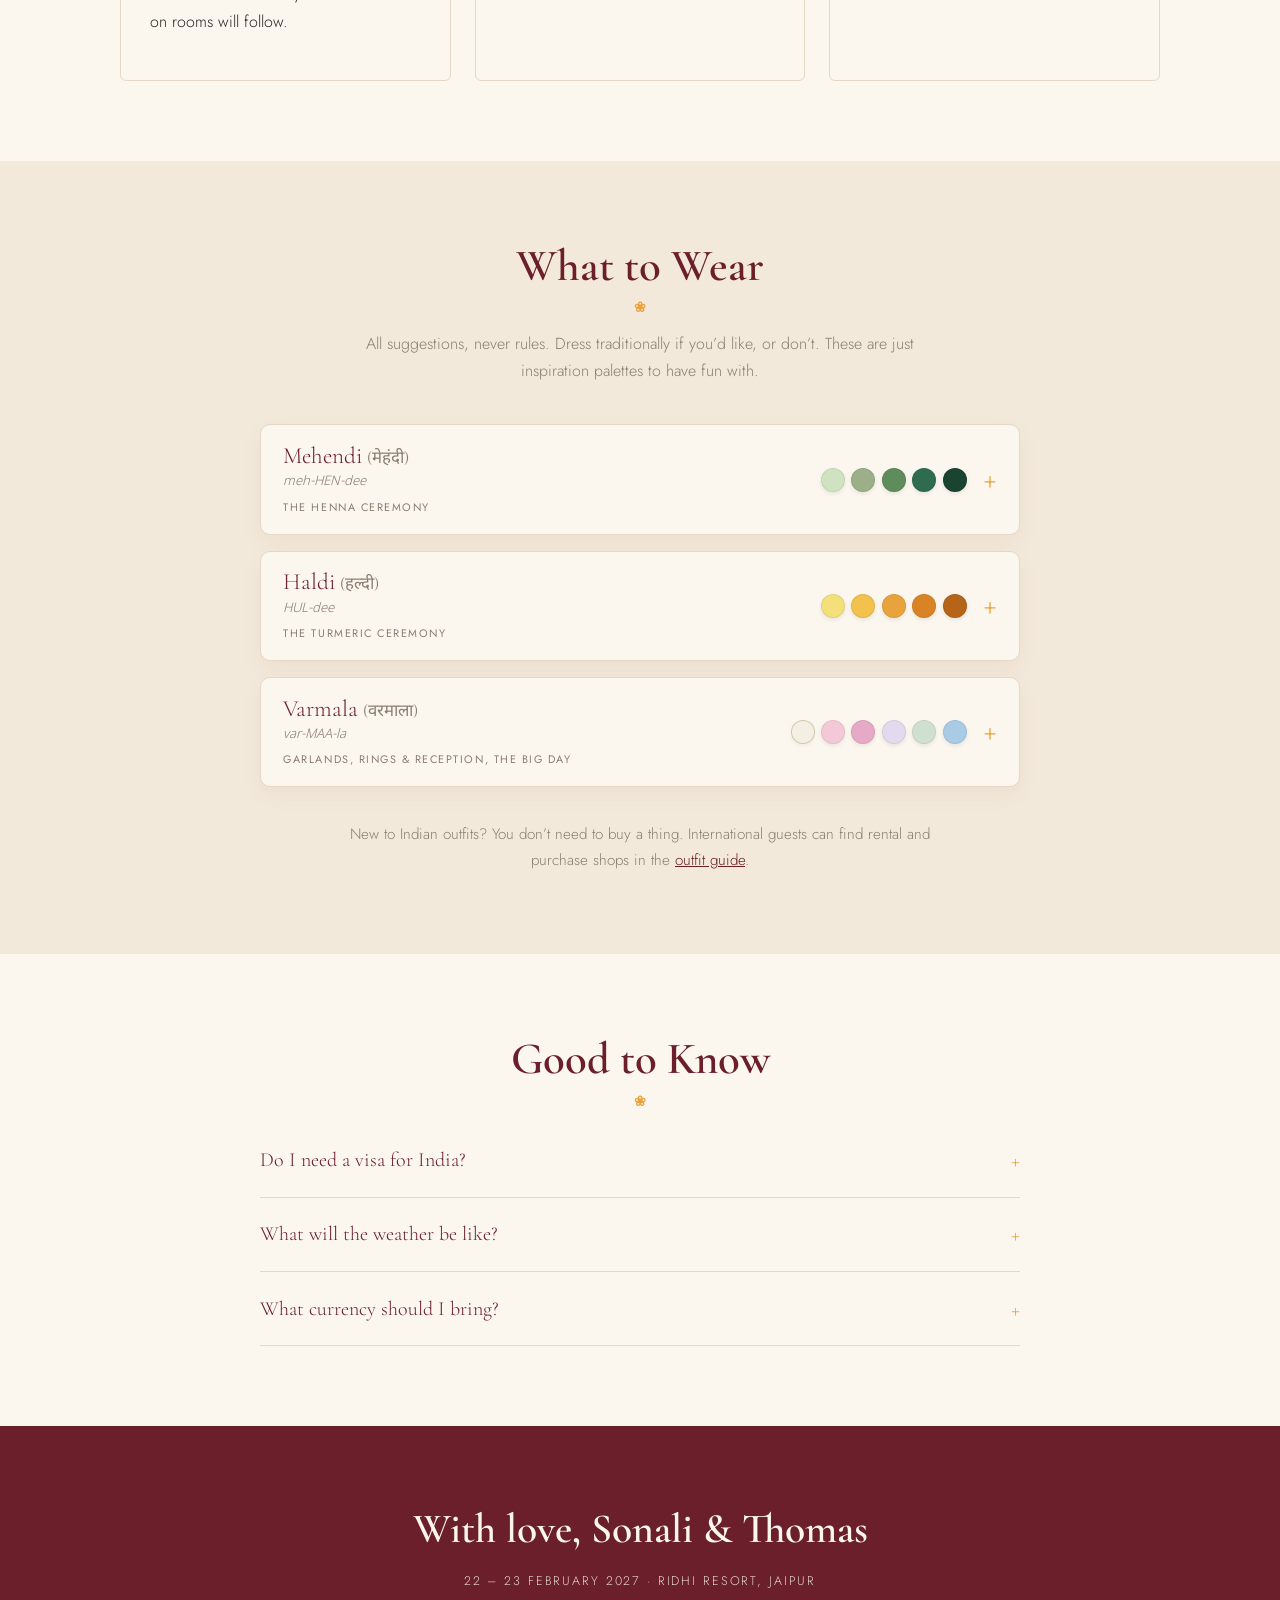
==== commit c6539ea4: "Park registry as WIP, refresh hero art and schedule details - Mark registry.html as coming-soon; dro" ====
--- a/index.html
+++ b/index.html
@@ -3,8 +3,8 @@
 <head>
   <meta charset="UTF-8" />
   <meta name="viewport" content="width=device-width, initial-scale=1.0" />
-  <title>Sonali &amp; Thomas — 22–23 February 2027, Jaipur</title>
-  <meta name="description" content="Wedding of Sonali &amp; Thomas — 22 to 23 February 2027 at Ridhi Resort, Jaipur. Venue, travel, schedule and guest information." />
+  <title>Sonali &amp; Thomas, 22–23 February 2027, Jaipur</title>
+  <meta name="description" content="Wedding of Sonali &amp; Thomas, 22 to 23 February 2027 at Ridhi Resort, Jaipur. Venue, travel, schedule and guest information." />
 
   <link rel="preconnect" href="https://fonts.googleapis.com" />
   <link rel="preconnect" href="https://fonts.gstatic.com" crossorigin />
@@ -46,8 +46,8 @@
   <!-- HERO -->
   <section class="hero hero--home">
     <div class="hero-content">
-      <p class="hero-kicker" data-i18n="hero_kicker">With love, we invite you to celebrate</p>
       <h1 class="hero-names">Sonali <span>&amp;</span> Thomas</h1>
+      <p class="hero-invite" data-i18n="hero_invite">Join us as we celebrate love</p>
       <p class="hero-date" data-i18n="hero_date">22 &ndash; 23 February 2027</p>
       <p class="hero-place" data-i18n="hero_place">Ridhi Resort &middot; Jaipur, India</p>
       <a class="btn" href="#events" data-i18n="hero_cta">View the celebrations</a>
@@ -72,7 +72,7 @@
   <!-- EVENTS -->
   <section class="section section--alt" id="events">
     <h2 class="section-title" data-i18n="cel_title">The Celebrations</h2>
-    <p class="section-sub" data-i18n="cel_sub">2.5 days of festivities. Many of the events are traditional Indian ceremonies &mdash; we&rsquo;ve added a short note on each so everyone can follow along. Timings are indicative and may shift slightly.</p>
+    <p class="section-sub" data-i18n="cel_sub">2.5 days of festivities. Many of the events are traditional Indian ceremonies, we&rsquo;ve added a short note on each so everyone can follow along. Timings are indicative and may shift slightly.</p>
 
     <div class="schedule">
       <details class="day-block" open>
@@ -90,29 +90,44 @@
           </thead>
           <tbody>
             <tr>
-              <td data-i18n="d1r1_t">Morning</td>
+              <td data-i18n="d1r_bfast_t">7:00 &ndash; 10:00 AM</td>
+              <td data-i18n="d1r_bfast_e">Breakfast</td>
+              <td data-i18n="d1r_bfast_d">Breakfast is served each morning for guests staying at the resort.</td>
+            </tr>
+            <tr>
+              <td data-i18n="d1r1_t">From 11:00 AM</td>
               <td data-i18n="d1r1_e">Arrivals</td>
               <td data-i18n="d1r1_d">Transfers to Ridhi Resort.</td>
             </tr>
             <tr>
-              <td data-i18n="d1r2_t">Noon</td>
+              <td data-i18n="d1r2_t">1:00 PM</td>
               <td data-i18n="d1r2_e">Welcome Lunch</td>
-              <td data-i18n="d1r2_d">A relaxed lunch to welcome everyone, hosted by Sonali&rsquo;s family, who are from Jaipur.</td>
-            </tr>
-            <tr>
-              <td data-i18n="d1r3_t">Afternoon onwards</td>
+              <td data-i18n="d1r2_d">A relaxed lunch to welcome everyone.</td>
+            </tr>
+            <tr>
+              <td data-i18n="d1r3_t">From 2:00 PM</td>
               <td data-i18n="d1r3_e">Check-in</td>
               <td data-i18n="d1r3_d">Ridhi Resort, Jaipur</td>
             </tr>
             <tr>
-              <td data-i18n="d1r4_t">3:00 PM</td>
+              <td data-i18n="d1r_tea_t">3:00 &ndash; 5:00 PM</td>
+              <td data-i18n="d1r_tea_e">High Tea</td>
+              <td data-i18n="d1r_tea_d">Tea, coffee and an assortment of snacks. Finger food and refreshments keep circulating through the afternoon and evening events, so you&rsquo;re welcome to nibble whenever you like, even when timings overlap.</td>
+            </tr>
+            <tr>
+              <td data-i18n="d1r4_t">3:00 PM onwards</td>
               <td data-i18n="d1r4_e">Mehendi (meh-HEN-dee)</td>
-              <td data-i18n="d1r4_d">Intricate henna designs are applied to the hands of the bride and the women guests &mdash; a colourful, social afternoon. Everyone is welcome to get henna too.</td>
+              <td data-i18n="d1r4_d">Intricate henna designs are applied to the hands of the bride and guests, a colourful, social afternoon. Henna artists will be on hand, so everyone can get hennaed if they&rsquo;d like. <span class="ritual-why">The henna is said to symbolise love, beauty and the bond between the couple, and its deep colour is a blessing for the days ahead.</span></td>
             </tr>
             <tr>
               <td data-i18n="d1r5_t">6:00 &ndash; 7:00 PM</td>
               <td data-i18n="d1r5_e">Mayra (MY-ruh)</td>
-              <td data-i18n="d1r5_d">A traditional family ceremony in which the bride&rsquo;s maternal uncle and his family arrive with gifts and blessings.</td>
+              <td data-i18n="d1r5_d">The bride&rsquo;s maternal uncle (mama) and his family arrive bearing gifts and blessings. <span class="ritual-why">This is one of the most emotional rituals of the wedding, symbolising the maternal side&rsquo;s blessing as she begins this new journey. It&rsquo;s a moment of deep family warmth before the main ceremonies begin.</span></td>
+            </tr>
+            <tr>
+              <td data-i18n="d1r_dinner_t">7:00 PM</td>
+              <td data-i18n="d1r_dinner_e">Dinner</td>
+              <td data-i18n="d1r_dinner_d">Dinner will start around this time. If you&rsquo;re an early supper person, please let us know in advance so we can make arrangements accordingly.</td>
             </tr>
           </tbody>
         </table>
@@ -133,34 +148,54 @@
           </thead>
           <tbody>
             <tr>
-              <td data-i18n="d2r1_t">6:00 &ndash; 7:00 AM</td>
-              <td data-i18n="d2r1_e">Bindayak (bin-DAA-yak)</td>
-              <td data-i18n="d2r1_d">An auspicious opening ceremony that marks the formal start of the wedding rituals.</td>
+              <td data-i18n="d2r_bfast_t">7:00 &ndash; 10:00 AM</td>
+              <td data-i18n="d2r_bfast_e">Breakfast</td>
+              <td data-i18n="d2r_bfast_d">Breakfast is served each morning for guests staying at the resort.</td>
             </tr>
             <tr>
               <td data-i18n="d2r2_t">10:00 AM</td>
               <td data-i18n="d2r2_e">Haldi (HUL-dee)</td>
-              <td data-i18n="d2r2_d">A turmeric paste is applied to the bride and groom for blessings and a natural glow before the wedding &mdash; expect bright yellow and plenty of laughter.</td>
+              <td data-i18n="d2r2_d">A turmeric paste is applied to the bride and groom before the wedding, so expect bright yellow and plenty of laughter. <span class="ritual-why">Turmeric is believed to purify, bless and bring a natural glow to the couple before marriage, and is considered auspicious protection as they begin this new chapter.</span></td>
+            </tr>
+            <tr>
+              <td data-i18n="d2r_lunch_t">12:00 &ndash; 2:00 PM</td>
+              <td data-i18n="d2r_lunch_e">Lunch</td>
+              <td data-i18n="d2r_lunch_d">A relaxed lunch is served for all guests.</td>
+            </tr>
+            <tr>
+              <td data-i18n="d2r_free_t">2:00 PM onwards</td>
+              <td data-i18n="d2r_free_e">Free Time</td>
+              <td data-i18n="d2r_free_d">Time to relax and freshen up before the baraat begins.</td>
+            </tr>
+            <tr>
+              <td data-i18n="d2r_tea_t">3:00 &ndash; 5:00 PM</td>
+              <td data-i18n="d2r_tea_e">High Tea</td>
+              <td data-i18n="d2r_tea_d">Tea, coffee and an assortment of snacks. Finger food and refreshments keep circulating through the afternoon and evening events, so you&rsquo;re welcome to nibble whenever you like, even when timings overlap.</td>
             </tr>
             <tr>
               <td data-i18n="d2r3_t">4:30 PM</td>
               <td data-i18n="d2r3_e">Baraat (buh-RAAT)</td>
-              <td data-i18n="d2r3_d">The groom&rsquo;s festive arrival procession, with music and dancing on the way to the venue &mdash; guests are warmly invited to join in.</td>
+              <td data-i18n="d2r3_d">The groom arrives in a festive procession, joined by family and friends dancing through to the venue, and the bride&rsquo;s family welcomes the groom and his baraatis (procession guests) at the entrance. <span class="ritual-why">The Baraat marks the joining of both families, often with garlands and rituals of welcome.</span></td>
             </tr>
             <tr>
               <td data-i18n="d2r4_t">5:00 PM</td>
-              <td data-i18n="d2r4_e">Phera &amp; Varmala (FEH-ra &amp; var-MAA-la)</td>
-              <td data-i18n="d2r4_d">The heart of the wedding, held together: the couple exchange flower garlands (Varmala) to mark their union, then take their vows while circling a sacred fire (Phera), accompanied by live music.</td>
+              <td data-i18n="d2r4_e">Phera (FEH-ra)</td>
+              <td data-i18n="d2r4_d">The couple takes seven rounds around a sacred fire. <span class="ritual-why">The Phera is the heart of the ceremony, each round representing a vow for their married life together.</span></td>
             </tr>
             <tr>
               <td data-i18n="d2r5b_t">7:30 PM</td>
               <td data-i18n="d2r5b_e">Ring &amp; Vows Exchange</td>
-              <td data-i18n="d2r5b_d">An intimate moment bridging the Hindu ceremony and the Western tradition &mdash; Sonali and Thomas exchange rings and personal vows, just before the reception.</td>
-            </tr>
-            <tr>
-              <td data-i18n="d2r6_t">8:30 PM</td>
-              <td data-i18n="d2r6_e">Live Band Reception</td>
-              <td data-i18n="d2r6_d">Dinner, drinks and dancing with a live band to close the celebrations.</td>
+              <td data-i18n="d2r5b_d">Sonali and Thomas exchange rings and personal vows, just before the reception. <span class="ritual-why">An intimate moment bridging the Hindu ceremony and the Western tradition.</span></td>
+            </tr>
+            <tr>
+              <td data-i18n="d2r6_t">8:00 PM</td>
+              <td data-i18n="d2r6_e">Dinner</td>
+              <td data-i18n="d2r6_d">Dinner will start, served buffet-style.</td>
+            </tr>
+            <tr>
+              <td data-i18n="d2r_reception_t">8:30 PM</td>
+              <td data-i18n="d2r_reception_e">Live Band Reception</td>
+              <td data-i18n="d2r_reception_d">Drinks and dancing with a live band to close the celebrations.</td>
             </tr>
           </tbody>
         </table>
@@ -181,12 +216,12 @@
           </thead>
           <tbody>
             <tr>
-              <td data-i18n="d3r1_t">Morning</td>
+              <td data-i18n="d3r1_t">7:00 &ndash; 10:00 AM</td>
               <td data-i18n="d3r1_e">Breakfast + Brunch</td>
               <td data-i18n="d3r1_d">A relaxed breakfast and brunch for guests staying at the resort.</td>
             </tr>
             <tr>
-              <td data-i18n="d3r2_t">Morning</td>
+              <td data-i18n="d3r2_t">By 12:00 PM</td>
               <td data-i18n="d3r2_e">Checkout</td>
               <td data-i18n="d3r2_d">Check-out from Ridhi Resort.</td>
             </tr>
@@ -194,6 +229,7 @@
         </table>
       </details>
     </div>
+    <p class="muted schedule-note" data-i18n="buffet_note">Indian weddings are typically buffet-style, so guests are welcome to eat at their own convenience throughout the evening. (If you&rsquo;d like to eat with the bride and groom, you may have to wait a little though!)</p>
   </section>
 
   <!-- VENUE -->
@@ -226,29 +262,15 @@
     <div class="card-grid">
       <article class="info-card">
         <h3 data-i18n="air_h">By Air</h3>
-        <p data-i18n="air_p">
-          From Paris, we&rsquo;d recommend Emirates via Dubai to Jaipur (JAI),
-          around 13 hours in total including the layover. Air France from CDG to
-          Jaipur is another option, usually with a layover (often via Amsterdam
-          and Delhi), roughly 15&ndash;20 hours all in. You can also fly Paris to
-          Delhi direct and take a taxi the rest of the way: about 300&nbsp;km,
-          roughly a 4&ndash;5 hour drive.
-        </p>
+        <div class="info-card-body" data-i18n="air_p"><ul class="info-list"><li><strong>From Paris:</strong> Emirates via Dubai to Jaipur (JAI) is our recommendation, around <strong>13 hours total</strong> including the layover.</li><li><strong>Alternative:</strong> Air France from CDG to Jaipur, usually with a layover (often via Amsterdam and Delhi), roughly <strong>15&ndash;20 hours</strong> all in.</li><li><strong>Direct option:</strong> Fly Paris to Delhi direct, then take a taxi the remaining ~300&nbsp;km (roughly a <strong>4&ndash;5 hour drive</strong>).</li><li><strong>Come early:</strong> You&rsquo;re welcome to fly into <a href="international.html#delhi">Delhi</a> a day or two early to explore the city. On the evening of the <strong>21st</strong> or the <strong>morning of the 22nd</strong>, we&rsquo;ll provide a <strong>private bus</strong> for everyone to travel together to Jaipur. Pickup details will be shared closer to the date.</li></ul></div>
       </article>
       <article class="info-card">
         <h3 data-i18n="train_h">By Train</h3>
-        <p data-i18n="train_p">
-          Jaipur Junction is well connected to Delhi and other major cities.
-          Pre-booked taxis and ride apps are available at the station.
-        </p>
+        <div class="info-card-body" data-i18n="train_p"><ul class="info-list"><li><strong>Jaipur Junction</strong> is well connected to Delhi and other major cities.</li><li>Other stations in the area include <strong>Durgapura</strong> and <strong>Gandhi Nagar</strong>, so you can arrive at any of these.</li><li>Our event planners will contact guests to confirm arrival timings and arrange <strong>taxi service</strong> to the venue on the <strong>21st</strong>.</li></ul></div>
       </article>
       <article class="info-card">
         <h3 data-i18n="local_h">Local Transport</h3>
-        <p data-i18n="local_p">
-          We will arrange transfers between recommended hotels and the venue for
-          the main events. Details to follow. Uber and Ola also operate in
-          Jaipur.
-        </p>
+        <div class="info-card-body" data-i18n="local_p"><ul class="info-list"><li>We&rsquo;ll arrange transfers between recommended hotels and the venue for the main events (details to follow).</li><li>For exploring Jaipur independently, <strong>Uber and Ola</strong> taxi services are available throughout the city.</li></ul></div>
       </article>
     </div>
   </section>
@@ -298,7 +320,7 @@
           </ul>
         </summary>
         <div class="attire-body">
-          <p class="attire-note" data-i18n="dc1_note">Wear whatever makes you feel festive. Greens are especially welcome!</p>
+          <p class="attire-note" data-i18n="dc1_note">Greens are especially welcome!</p>
         </div>
       </details>
 
@@ -318,7 +340,7 @@
           </ul>
         </summary>
         <div class="attire-body">
-          <p class="attire-note" data-i18n="dc2_note">Lean into yellow. The sunnier, the better!</p>
+          <p class="attire-note" data-i18n="dc2_note">Lean into yellow, the sunnier the better!</p>
         </div>
       </details>
 
@@ -327,18 +349,19 @@
           <span class="attire-name">
             <span class="attire-title" data-i18n="dc3_name">Varmala <span lang="hi">(वरमाला)</span></span>
             <span class="attire-phon" data-i18n="dc3_phon">var-MAA-la</span>
-            <span class="attire-en" data-i18n="dc3_event">Garlands, Rings &amp; Reception &mdash; The Big Day</span>
+            <span class="attire-en" data-i18n="dc3_event">Garlands, Rings &amp; Reception, The Big Day</span>
           </span>
           <ul class="palette" aria-hidden="true">
             <li style="--sw:#f4efe3" class="sw-light"></li>
-            <li style="--sw:#ece1c8" class="sw-light"></li>
-            <li style="--sw:#ddc89a"></li>
-            <li style="--sw:#d6d2c9" class="sw-light"></li>
-            <li style="--sw:#c8b9a0"></li>
+            <li style="--sw:#f3c9d8"></li>
+            <li style="--sw:#e6a9c6"></li>
+            <li style="--sw:#e3daf0"></li>
+            <li style="--sw:#cfe0d1"></li>
+            <li style="--sw:#a9cbe6"></li>
           </ul>
         </summary>
         <div class="attire-body">
-          <p class="attire-note attire-note--warn" data-i18n="dc3_note">Please skip bright reds. Save green and yellow for the earlier days.</p>
+          <p class="attire-note" data-i18n="dc3_note">Wear anything you love. Ivory, pastels, pinks and blue are all lovely choices.</p>
         </div>
       </details>
     </div>
@@ -355,19 +378,15 @@
     <div class="faq">
       <details>
         <summary data-i18n="faq_q1">Do I need a visa for India?</summary>
-        <p data-i18n="faq_a1">Most international guests can apply for an e-Visa online. Check requirements for your nationality well in advance.</p>
+        <p data-i18n="faq_a1">Most international guests can apply for an e-Visa online. You&rsquo;ll find more detailed guidance on visas, entry requirements and recommended vaccinations in our <a href="international.html#visa">Guest Guide</a>. Check the requirements for your nationality well in advance.</p>
       </details>
       <details>
         <summary data-i18n="faq_q2">What will the weather be like?</summary>
-        <p data-i18n="faq_a2">February in Jaipur is pleasant &mdash; warm, sunny days (around 25&deg;C) and cooler evenings. Bring a light layer for the night events.</p>
+        <p data-i18n="faq_a2">February in Jaipur is pleasant, warm, sunny days (around 25&deg;C) and cooler evenings. Bring a light layer for the night events.</p>
       </details>
       <details>
         <summary data-i18n="faq_q3">What currency should I bring?</summary>
         <p data-i18n="faq_a3">The Indian Rupee (INR). Cards are widely accepted in hotels; carry some cash for smaller purchases and tips.</p>
-      </details>
-      <details>
-        <summary data-i18n="faq_q4">What food will be served?</summary>
-        <p data-i18n="faq_a4">It&rsquo;s a fully vegan wedding &mdash; all food and drink is plant-based, with plenty of options throughout. If you have any specific dietary requirements, please contact us in advance so we can make arrangements.</p>
       </details>
     </div>
   </section>
--- a/assets/css/styles.css
+++ b/assets/css/styles.css
@@ -189,6 +189,21 @@
   margin: 0;
 }
 .hero-names span { display: block; font-style: italic; font-size: .45em; color: var(--marigold); font-weight: 500; }
+.hero-tagline {
+  font-family: var(--serif);
+  font-style: italic;
+  font-size: clamp(1.05rem, 2.6vw, 1.4rem);
+  color: var(--maroon);
+  margin: 0 0 1.4rem;
+}
+.hero-invite {
+  text-transform: uppercase;
+  letter-spacing: .3em;
+  font-size: .8rem;
+  color: var(--marigold);
+  font-weight: 500;
+  margin: 1.2rem 0 0;
+}
 .hero-date {
   font-family: var(--serif);
   font-size: clamp(1.3rem, 4vw, 2rem);
@@ -316,6 +331,23 @@
 }
 .schedule-table td:last-child { color: #5d5249; }
 
+/* Ritual meaning: separated from the factual info, on its own line, italic and coloured */
+.ritual-why {
+  display: block;
+  margin-top: .5rem;
+  font-style: italic;
+  color: var(--maroon);
+}
+
+/* General buffet note under the schedule */
+.schedule-note {
+  max-width: 640px;
+  margin: 1.4rem auto 0;
+  text-align: center;
+  font-size: .95rem;
+  font-style: italic;
+}
+
 /* ---------- Layout helpers ---------- */
 .two-col { display: grid; grid-template-columns: 1fr 1fr; gap: 2.5rem; align-items: start; }
 .card-grid { display: grid; grid-template-columns: repeat(3, 1fr); gap: 1.5rem; }
@@ -326,6 +358,36 @@
   padding: 1.8rem;
 }
 .info-card h3 { color: var(--maroon); }
+.info-card-body { color: var(--ink); }
+.info-list {
+  list-style: none;
+  margin: .8rem 0 0;
+  padding: 0;
+}
+.info-list li {
+  position: relative;
+  padding-left: 1.1rem;
+  margin-bottom: .7rem;
+  line-height: 1.55;
+}
+.info-list li:last-child { margin-bottom: 0; }
+.info-list li::before {
+  content: "";
+  position: absolute;
+  left: 0;
+  top: .62em;
+  width: 5px;
+  height: 5px;
+  border-radius: 50%;
+  background: var(--marigold);
+}
+.info-subhead {
+  font-family: var(--serif);
+  color: var(--maroon);
+  font-size: 1.1rem;
+  margin: 1.3rem 0 .3rem;
+}
+.info-note { color: #5d5249; margin: 0; line-height: 1.55; }
 
 /* ---------- Attire / dress code (accordion) ---------- */
 .attire-list { max-width: 760px; margin: 0 auto; }
@@ -408,8 +470,6 @@
   margin: 0;
   font-size: .92rem;
   color: var(--maroon);
-  border-top: 1px solid #efe2cf;
-  padding-top: .8rem;
 }
 .attire-note--warn { color: #8a3b1e; }
 .attire-rent { text-align: center; margin: 2.2rem auto 0; max-width: 620px; }
@@ -427,6 +487,33 @@
   font-size: .95rem;
   color: #8a6a1e;
 }
+.wip-card {
+  max-width: 640px;
+  margin: 0 auto;
+  text-align: center;
+  background: var(--cream-alt);
+  border: 1px solid #ecdcc0;
+  border-radius: 14px;
+  padding: 2.6rem 2rem;
+}
+.wip-badge {
+  display: inline-block;
+  text-transform: uppercase;
+  letter-spacing: .28em;
+  font-size: .72rem;
+  color: var(--marigold);
+  border: 1px solid var(--marigold);
+  border-radius: 999px;
+  padding: .35rem .9rem;
+  margin: 0 0 1.2rem;
+}
+.wip-title {
+  font-family: var(--serif);
+  font-size: clamp(1.6rem, 4vw, 2.2rem);
+  color: var(--maroon);
+  margin: 0 0 1rem;
+}
+.wip-card .lead { margin: 0; }
 .registry-grid {
   display: grid;
   grid-template-columns: repeat(2, 1fr);
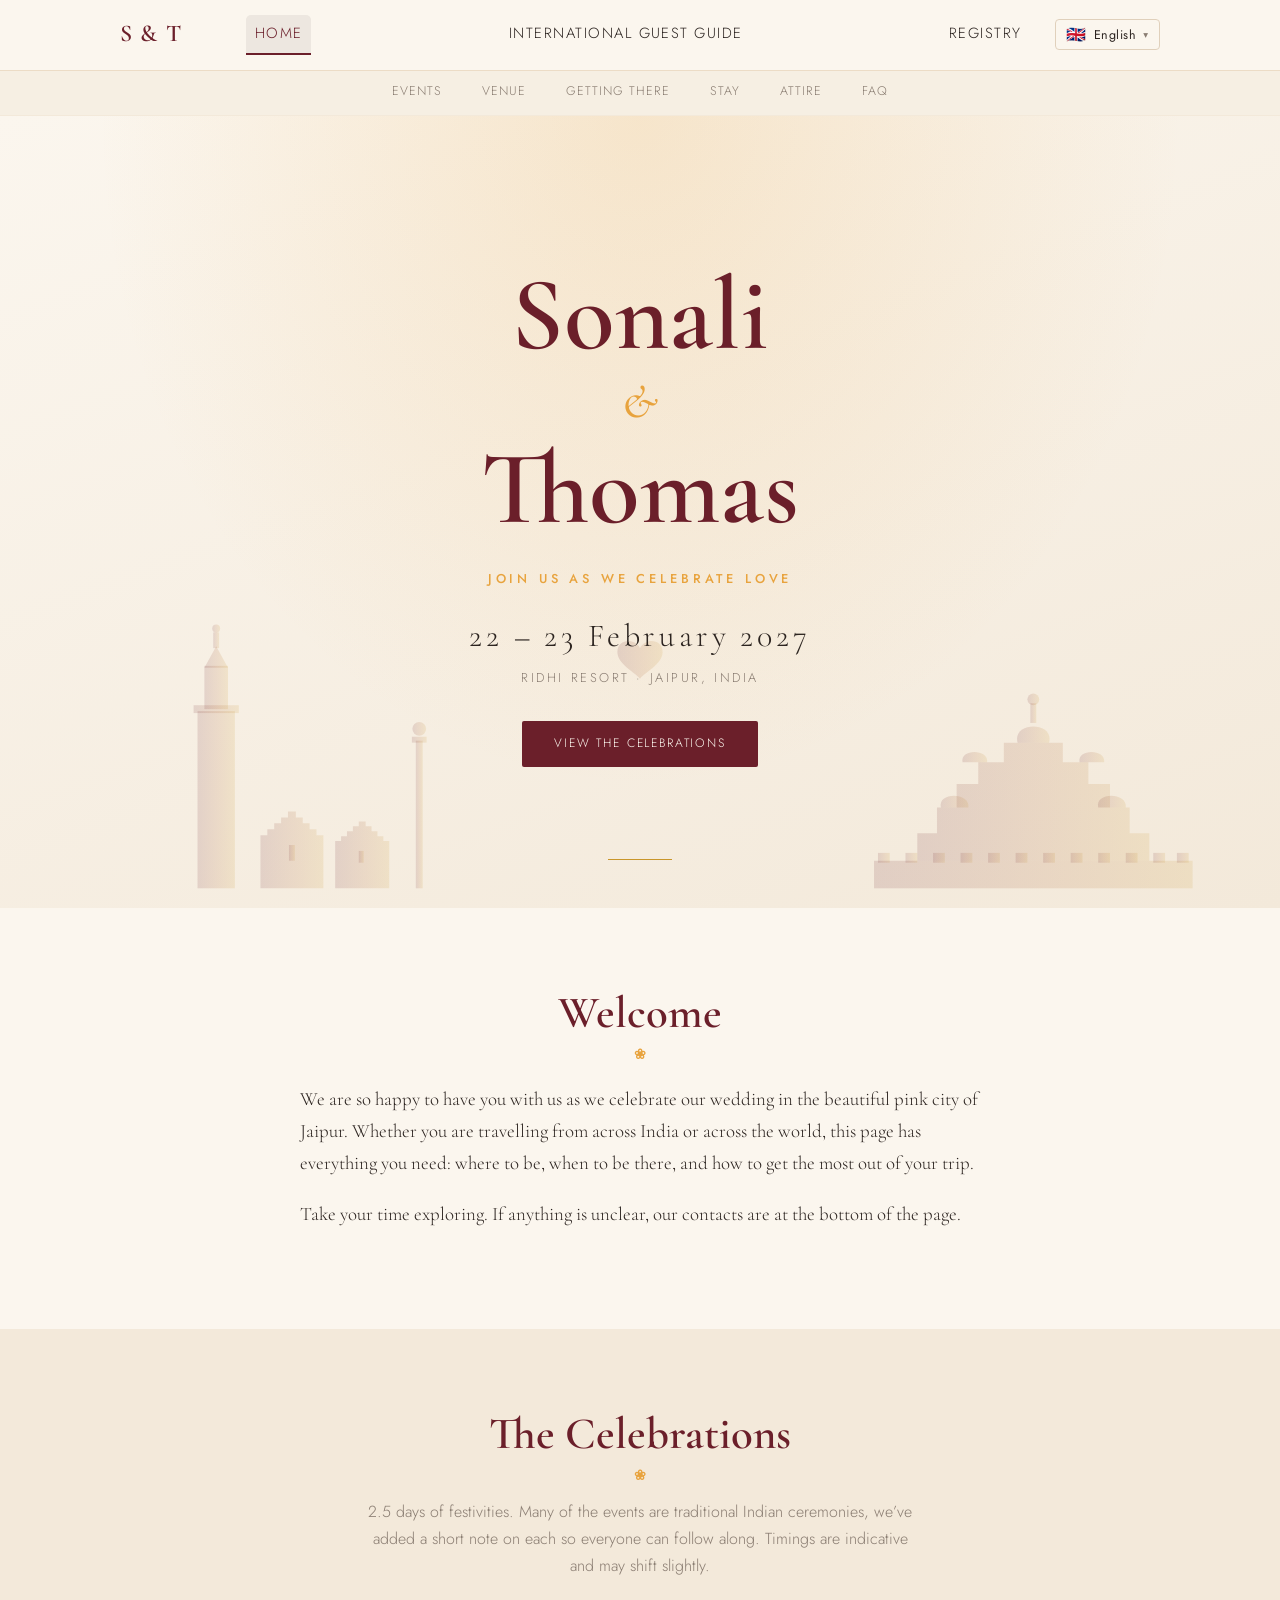
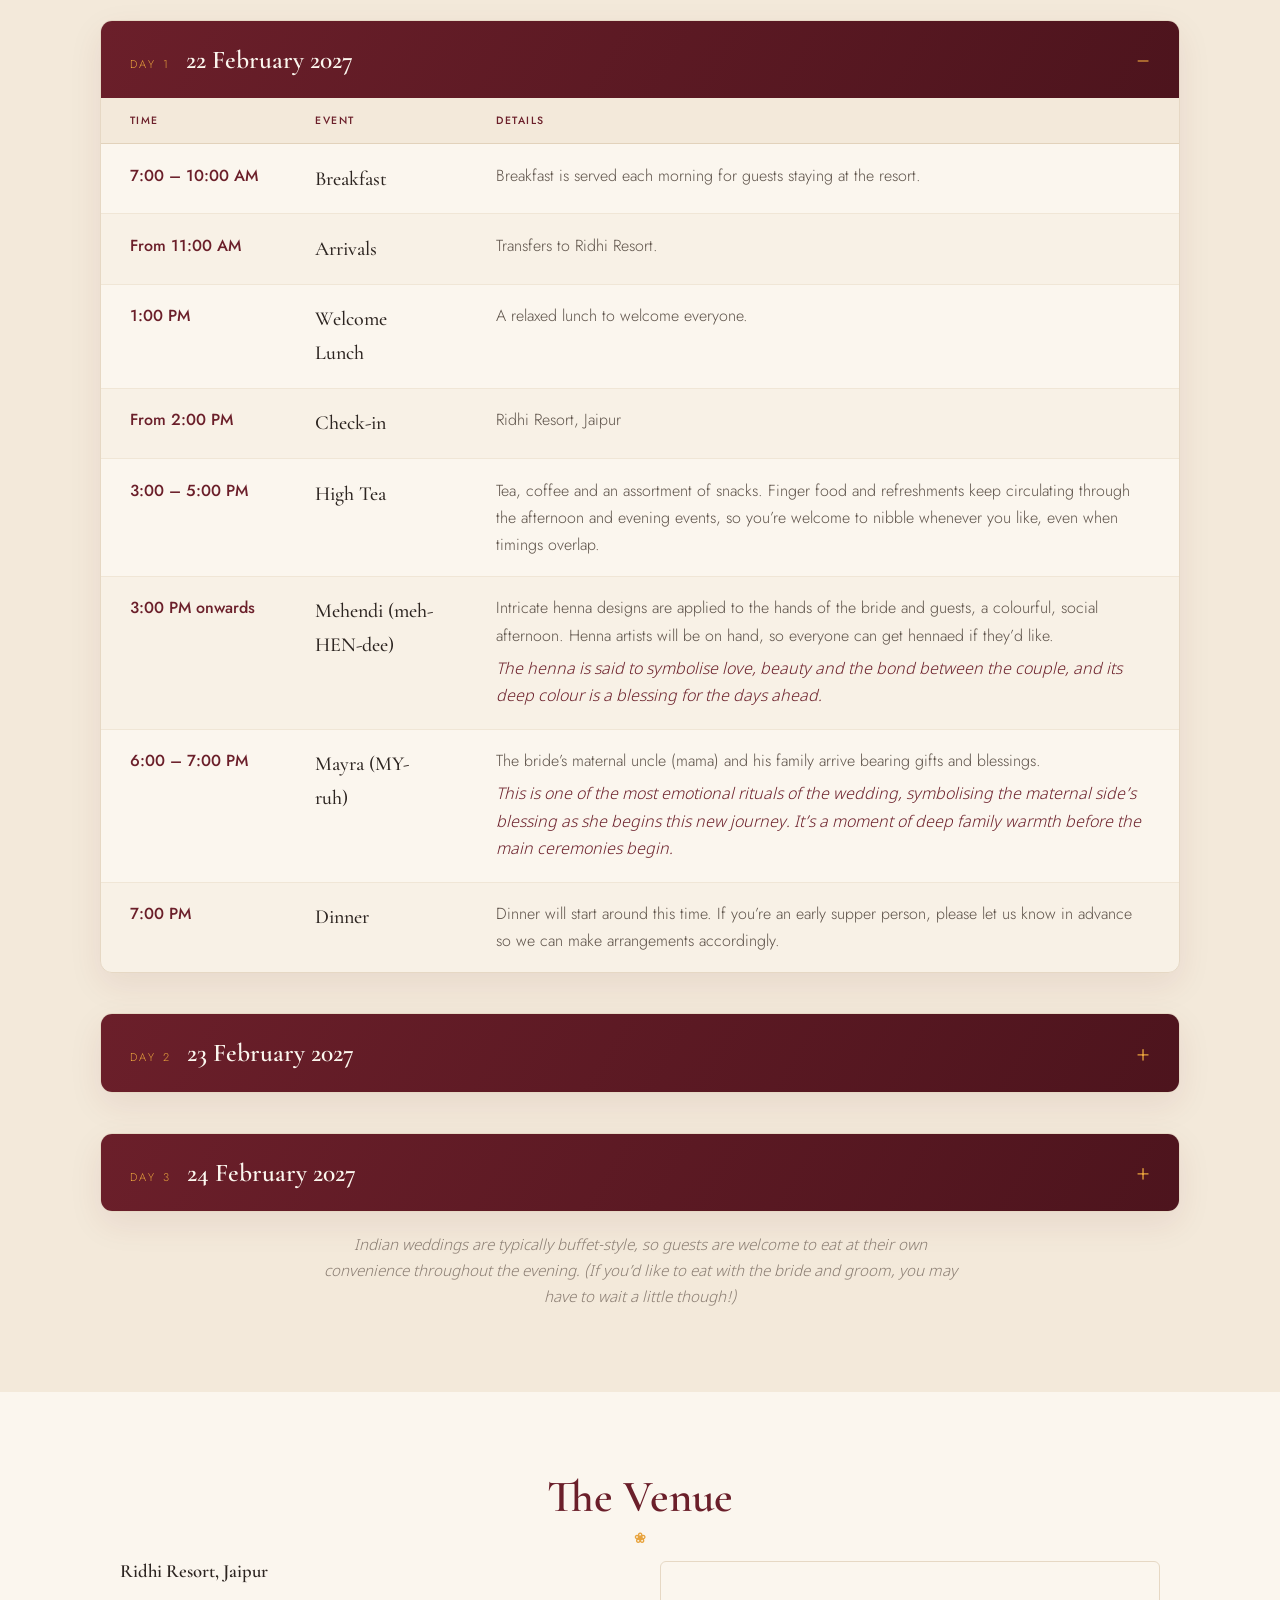
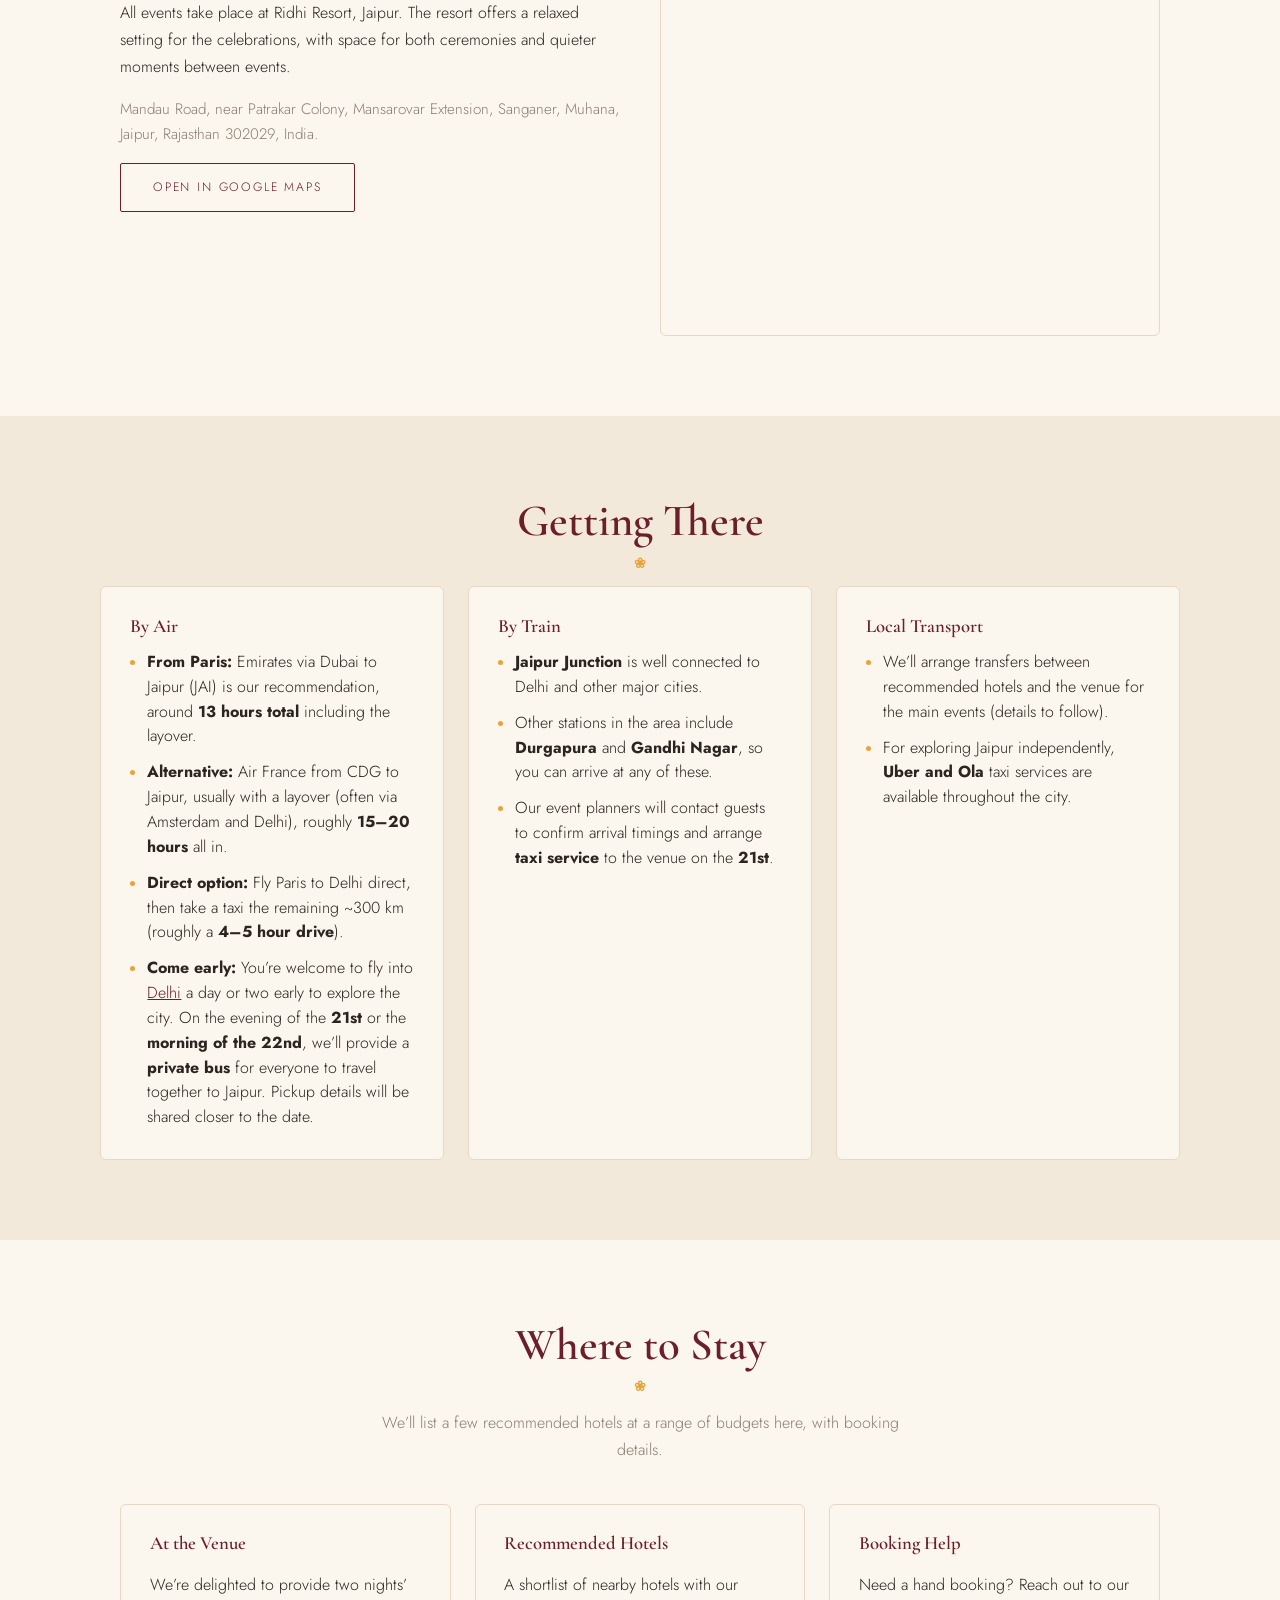
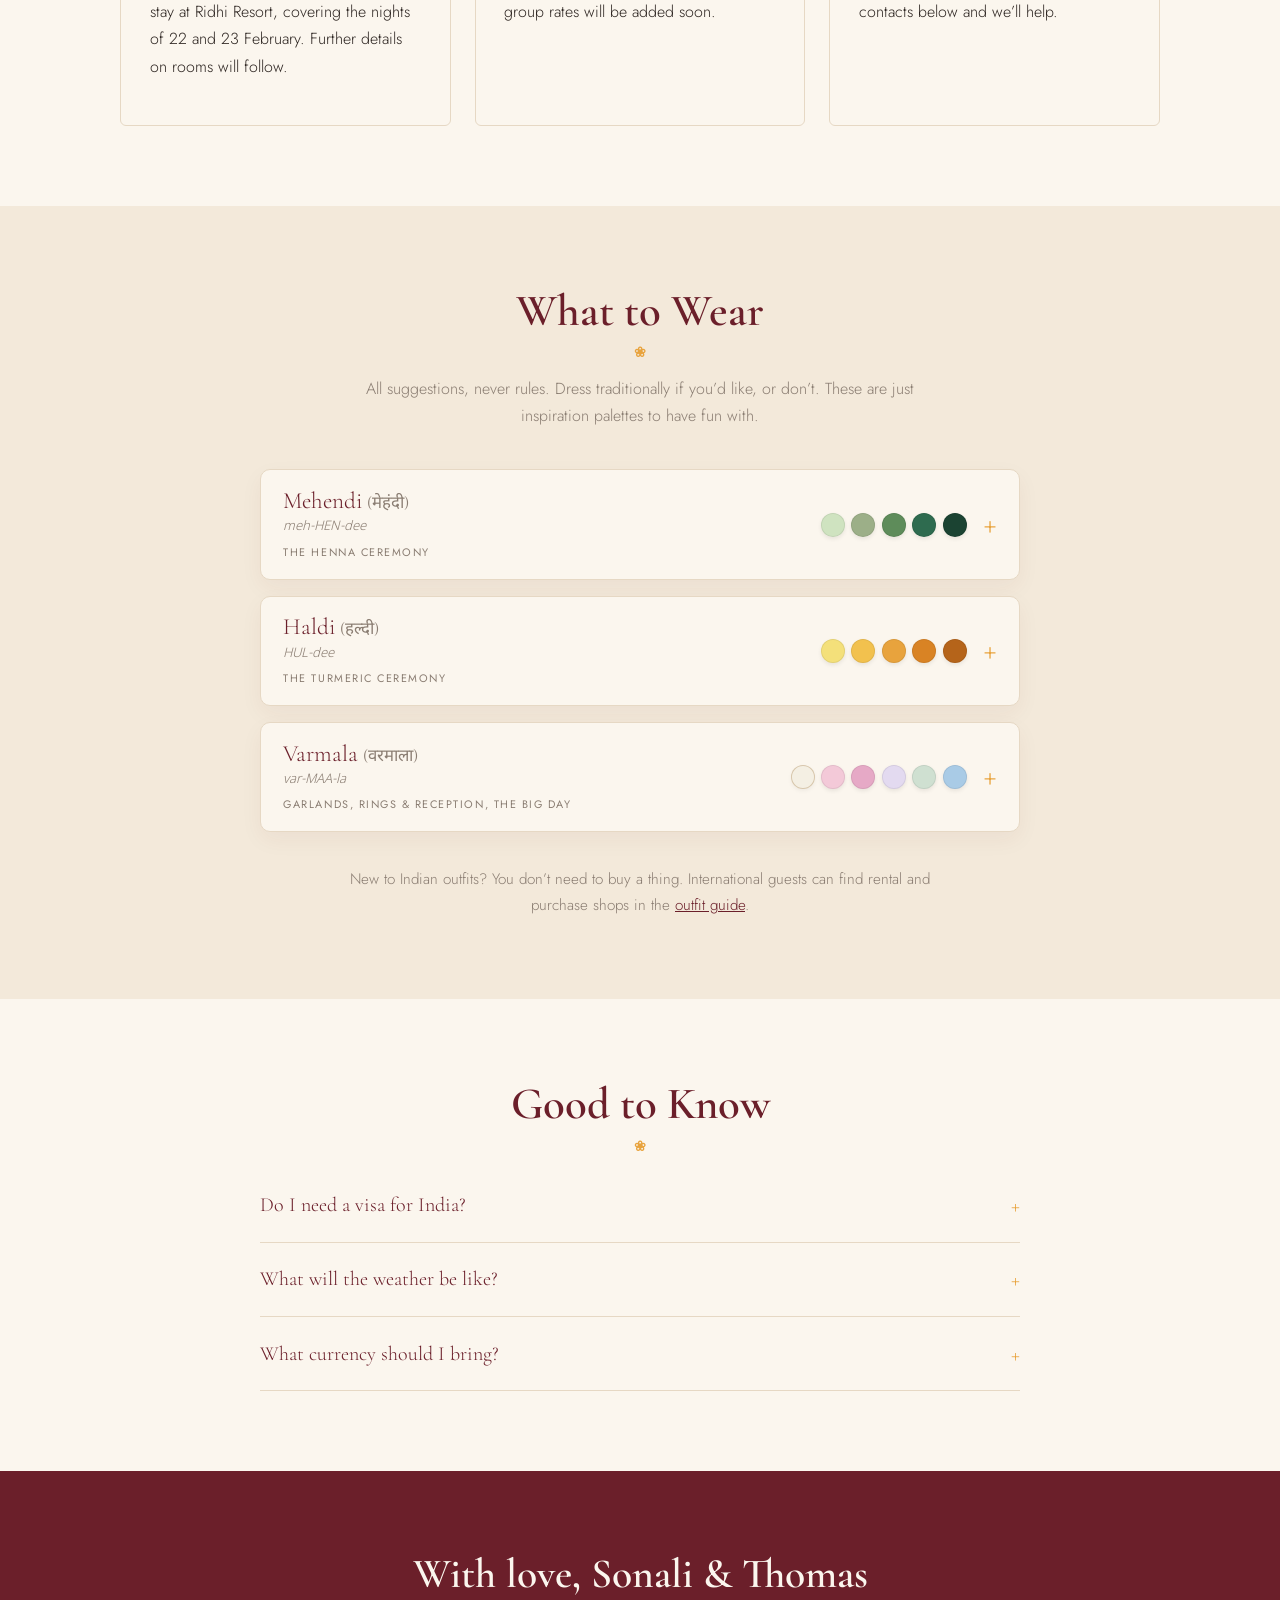
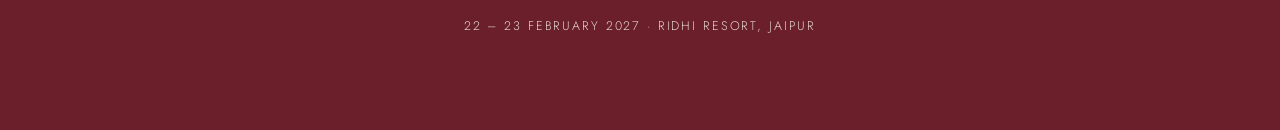
==== commit 851101e8: "Restructure nav: two-row bar with persistent section links Replace the single-line menu (and its hov" ====
--- a/index.html
+++ b/index.html
@@ -17,13 +17,8 @@
       <a href="#top" class="brand">S &amp; T</a>
       <div class="nav-right">
         <nav class="nav-links">
-          <a href="#events" data-i18n="nav_events">Events</a>
-          <a href="#venue" data-i18n="nav_venue">Venue</a>
-          <a href="#travel" data-i18n="nav_travel">Getting There</a>
-          <a href="#stay" data-i18n="nav_stay">Stay</a>
-          <a href="#attire" data-i18n="nav_attire">Attire</a>
-          <a href="#faq" data-i18n="nav_faq">FAQ</a>
-          <a href="international.html" data-i18n="nav_guide">Guest Guide</a>
+          <a href="#top" data-i18n="nav_home">Home</a>
+          <a href="international.html" data-i18n="nav_guide" data-i18n-title="nav_guide_hint" title="Opens our guide for international guests, on a separate page">International Guest Guide</a>
           <a href="registry.html" data-i18n="nav_registry">Registry</a>
         </nav>
         <div class="lang-switch" aria-label="Language">
@@ -41,6 +36,16 @@
         </button>
       </div>
     </div>
+    <nav class="nav-sub" aria-label="Sections on this page">
+      <div class="nav-sub-inner">
+        <a href="#events" data-i18n="nav_events">Events</a>
+        <a href="#venue" data-i18n="nav_venue">Venue</a>
+        <a href="#travel" data-i18n="nav_travel">Getting There</a>
+        <a href="#stay" data-i18n="nav_stay">Stay</a>
+        <a href="#attire" data-i18n="nav_attire">Attire</a>
+        <a href="#faq" data-i18n="nav_faq">FAQ</a>
+      </div>
+    </nav>
   </header>
 
   <!-- HERO -->
--- a/assets/css/styles.css
+++ b/assets/css/styles.css
@@ -47,6 +47,7 @@
   display: flex;
   align-items: center;
   justify-content: space-between;
+  gap: 4rem;
 }
 .brand {
   font-family: var(--serif);
@@ -55,18 +56,63 @@
   letter-spacing: .05em;
   color: var(--maroon);
   text-decoration: none;
-}
-.nav-right { display: flex; align-items: center; gap: 1.4rem; }
-.nav-links { display: flex; gap: 1.6rem; }
+  white-space: nowrap;
+  flex-shrink: 0;
+}
+.nav-right { display: flex; align-items: center; gap: 1.5rem; flex: 1; min-width: 0; }
+.nav-links { display: flex; flex-wrap: nowrap; flex: 1; justify-content: space-between; gap: 1.5rem; }
 .nav-links a {
-  font-size: .82rem;
-  letter-spacing: .14em;
+  font-size: .92rem;
+  letter-spacing: .1em;
   text-transform: uppercase;
   text-decoration: none;
+  white-space: nowrap;
   color: var(--ink);
-  transition: color .2s;
-}
-.nav-links a:hover { color: var(--marigold); }
+  padding: .4rem .55rem;
+  border-radius: 5px 5px 0 0;
+  border-bottom: 2px solid transparent;
+  transition: color .2s, background-color .2s, border-color .2s;
+}
+.nav-links a:hover,
+.nav-links a:focus-visible,
+.nav-links a.active {
+  color: var(--maroon);
+  background: rgba(44, 36, 32, .07);
+  border-bottom-color: var(--maroon);
+}
+/* Secondary nav: a permanent second row listing the current page's sections */
+.nav-sub {
+  border-top: 1px solid #ecdcc6;
+  background: rgba(243, 233, 218, .55);
+}
+.nav-sub-inner {
+  max-width: var(--max);
+  margin: 0 auto;
+  padding: .35rem 1.25rem;
+  display: flex;
+  flex-wrap: wrap;
+  justify-content: center;
+  gap: .35rem 1.5rem;
+}
+.nav-sub a {
+  font-size: .78rem;
+  letter-spacing: .08em;
+  text-transform: uppercase;
+  text-decoration: none;
+  white-space: nowrap;
+  color: var(--muted);
+  padding: .3rem .5rem;
+  border-radius: 4px 4px 0 0;
+  border-bottom: 2px solid transparent;
+  transition: color .2s, background-color .2s, border-color .2s;
+}
+.nav-sub a:hover,
+.nav-sub a:focus-visible,
+.nav-sub a.active {
+  color: var(--maroon);
+  background: rgba(44, 36, 32, .06);
+  border-bottom-color: var(--maroon);
+}
 
 .lang-switch { position: relative; }
 .lang-current {
@@ -254,6 +300,8 @@
 }
 .section-sub { text-align: center; color: var(--muted); margin: 0 auto 2.5rem; max-width: 560px; }
 .lead { font-size: 1.18rem; font-family: var(--serif); }
+.text-center { text-align: center; }
+.text-center.lead { max-width: 640px; margin-left: auto; margin-right: auto; }
 .muted { color: var(--muted); font-size: .95rem; }
 
 /* ---------- Schedule ---------- */
@@ -645,12 +693,13 @@
 .site-footer a { color: var(--marigold); }
 
 /* ---------- Responsive ---------- */
-@media (max-width: 760px) {
+@media (max-width: 820px) {
   .nav-toggle { display: flex; }
   .nav-links {
     position: absolute;
     top: 100%; left: 0; right: 0;
     flex-direction: column;
+    align-items: flex-start;
     background: var(--cream);
     padding: 1rem 1.25rem;
     gap: 1rem;
@@ -658,6 +707,15 @@
     display: none;
   }
   .nav-links.open { display: flex; }
+
+  /* Section bar scrolls sideways instead of wrapping into many rows */
+  .nav-sub-inner {
+    flex-wrap: nowrap;
+    justify-content: flex-start;
+    overflow-x: auto;
+    gap: .25rem .75rem;
+    -webkit-overflow-scrolling: touch;
+  }
   .two-col, .card-grid, .registry-grid { grid-template-columns: 1fr; }
 
   .day-head { flex-direction: column; gap: .3rem; padding: 1.1rem 1.2rem; }
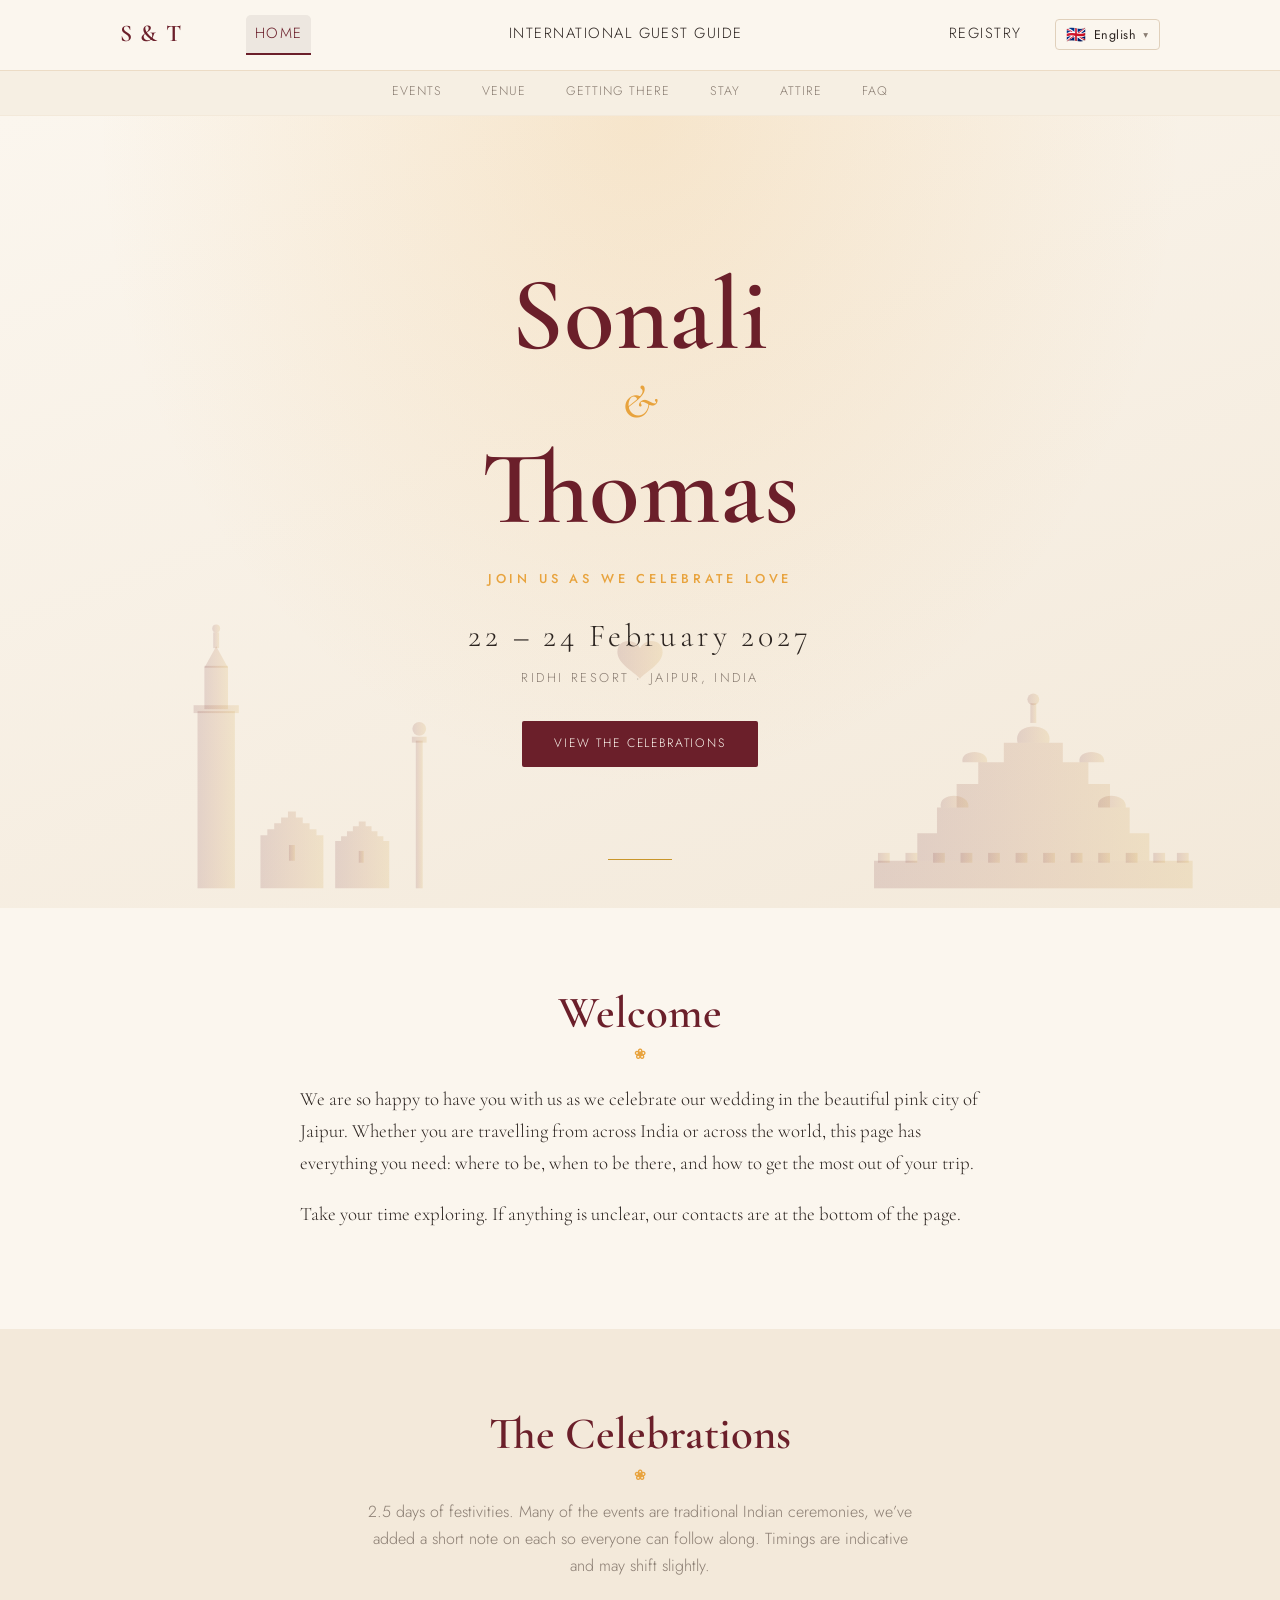
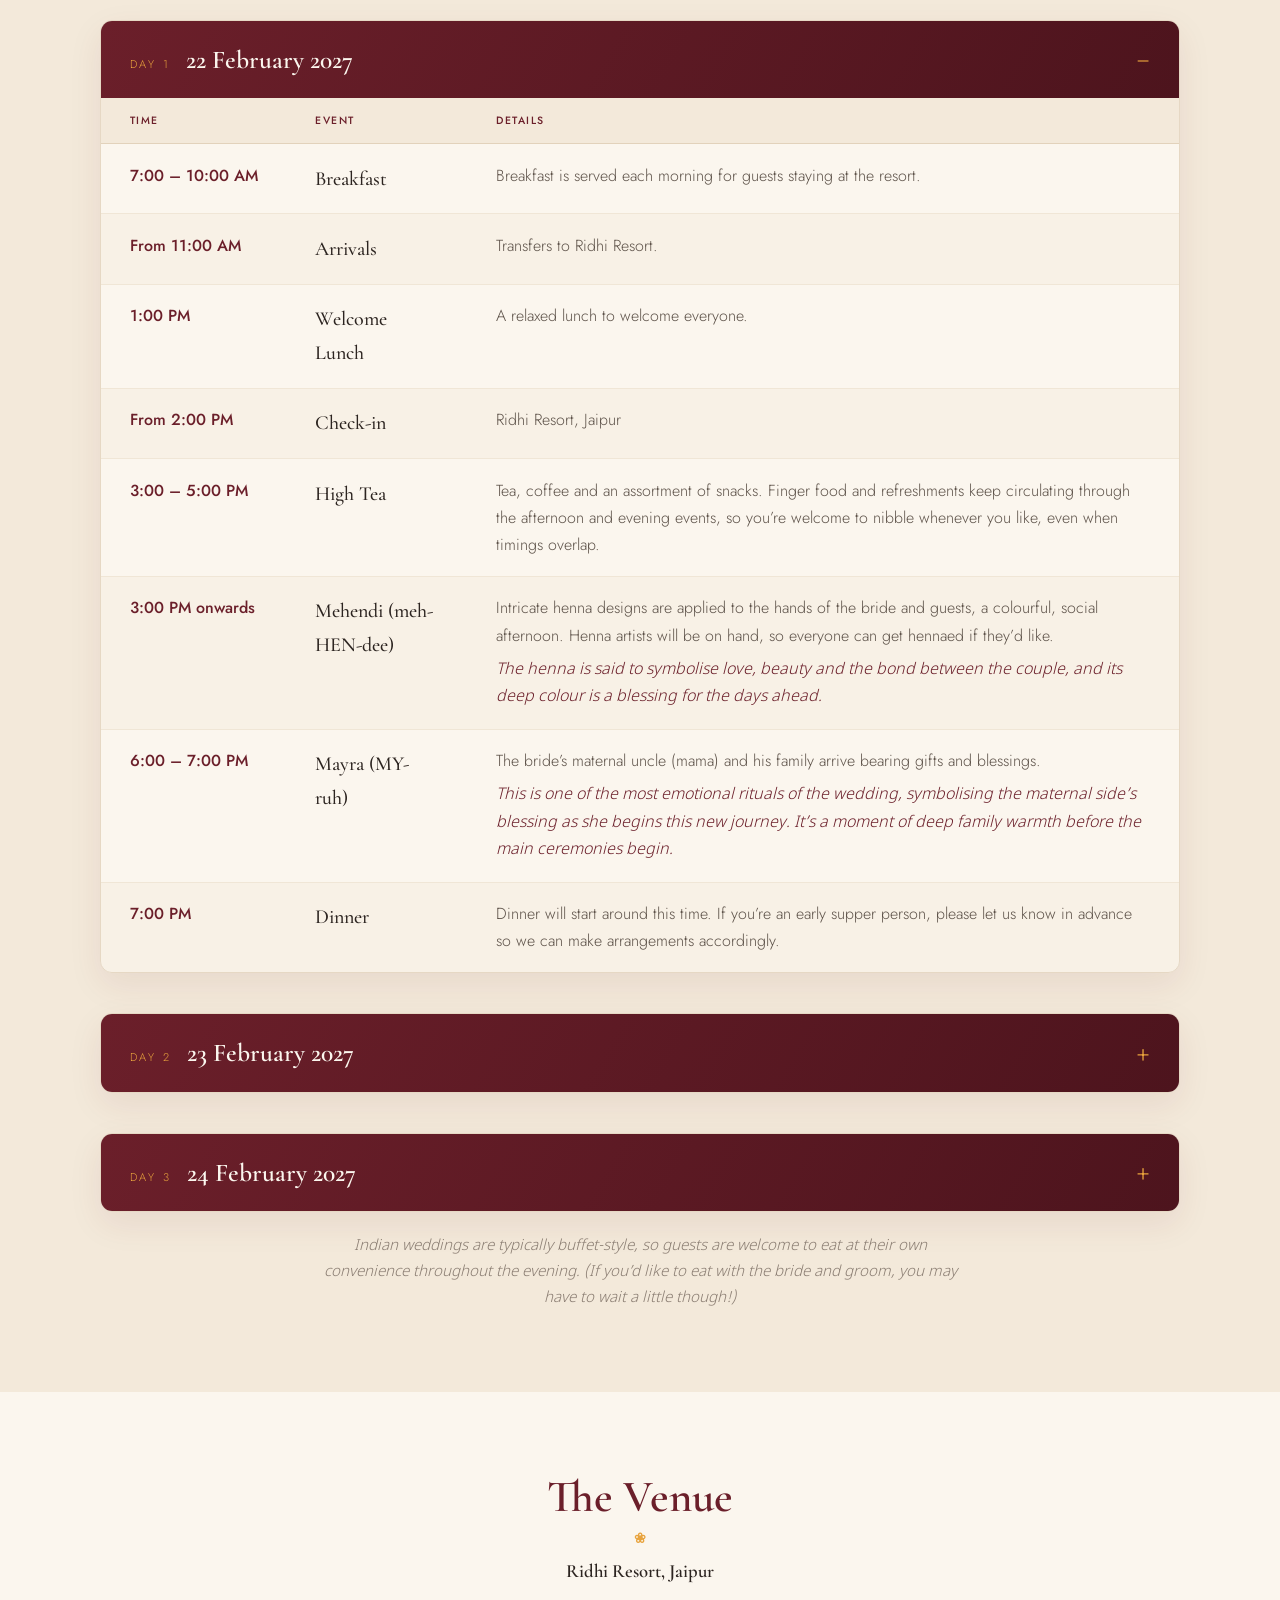
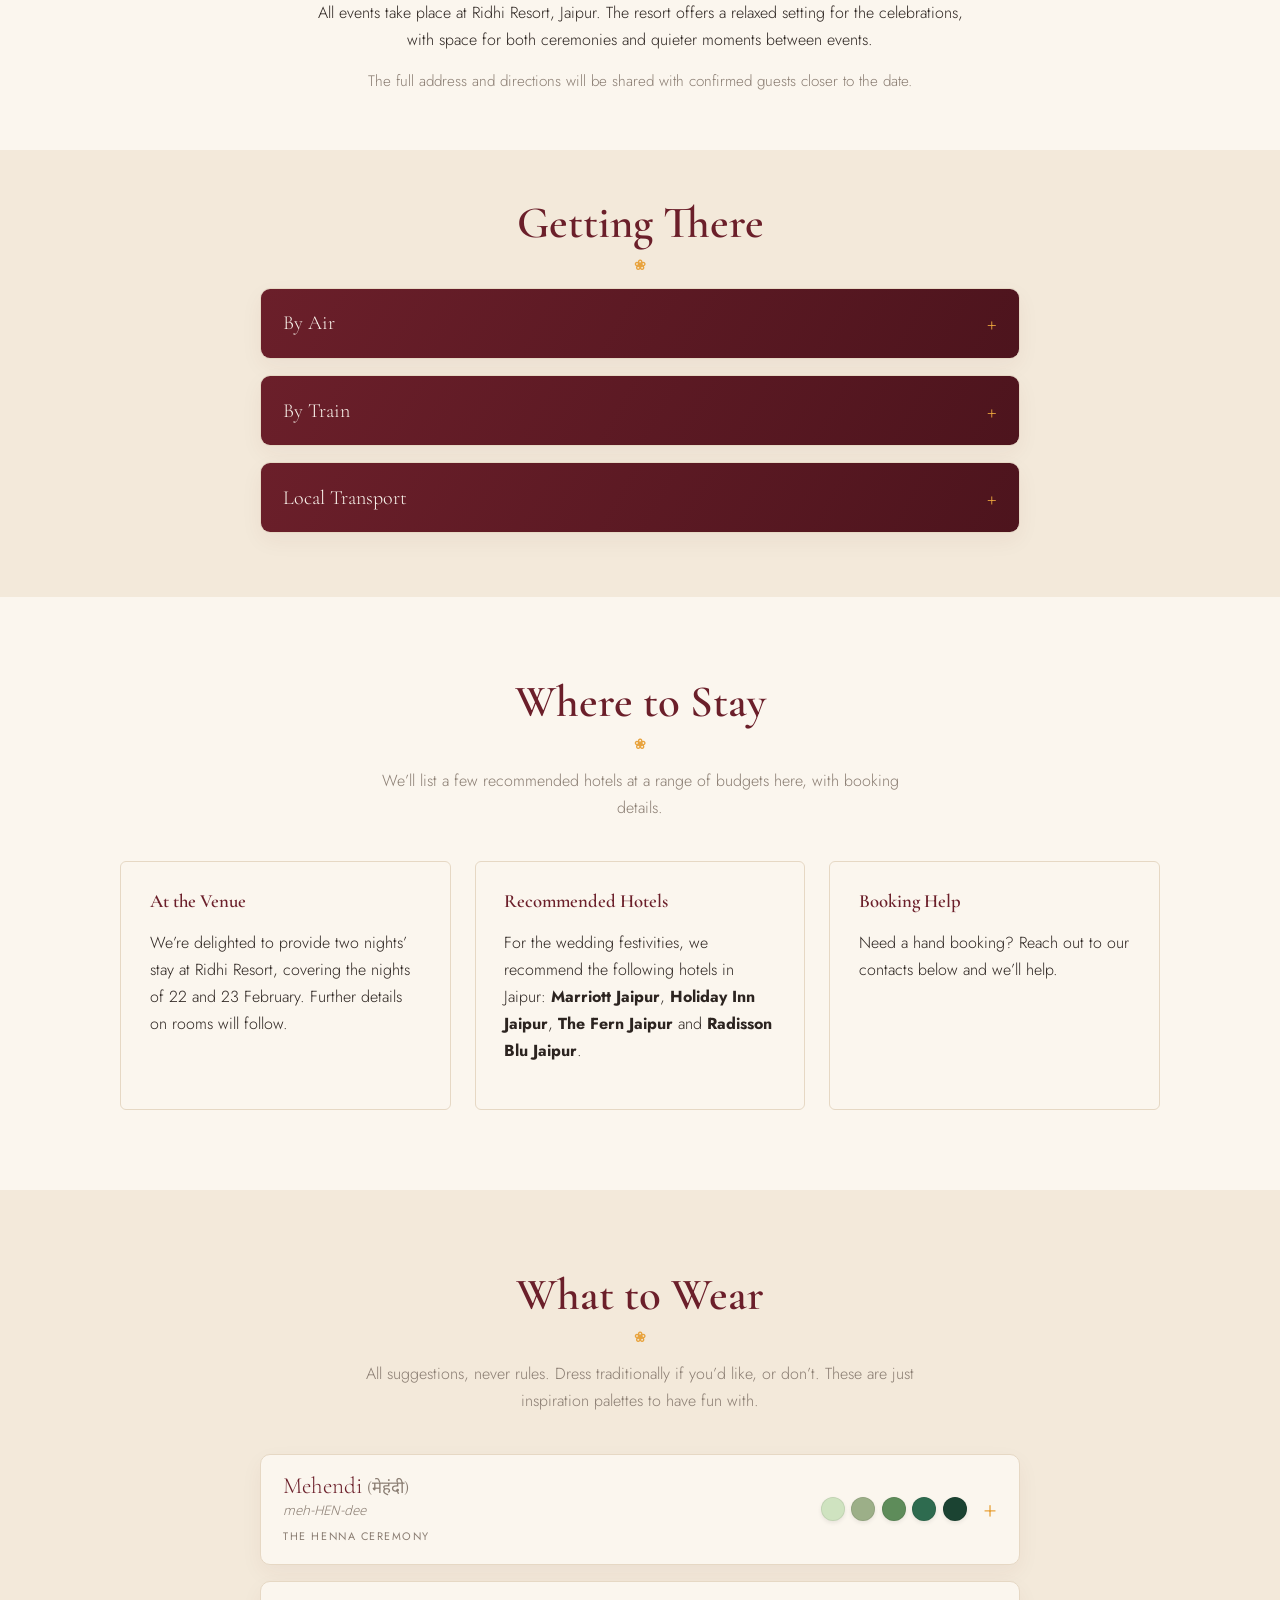
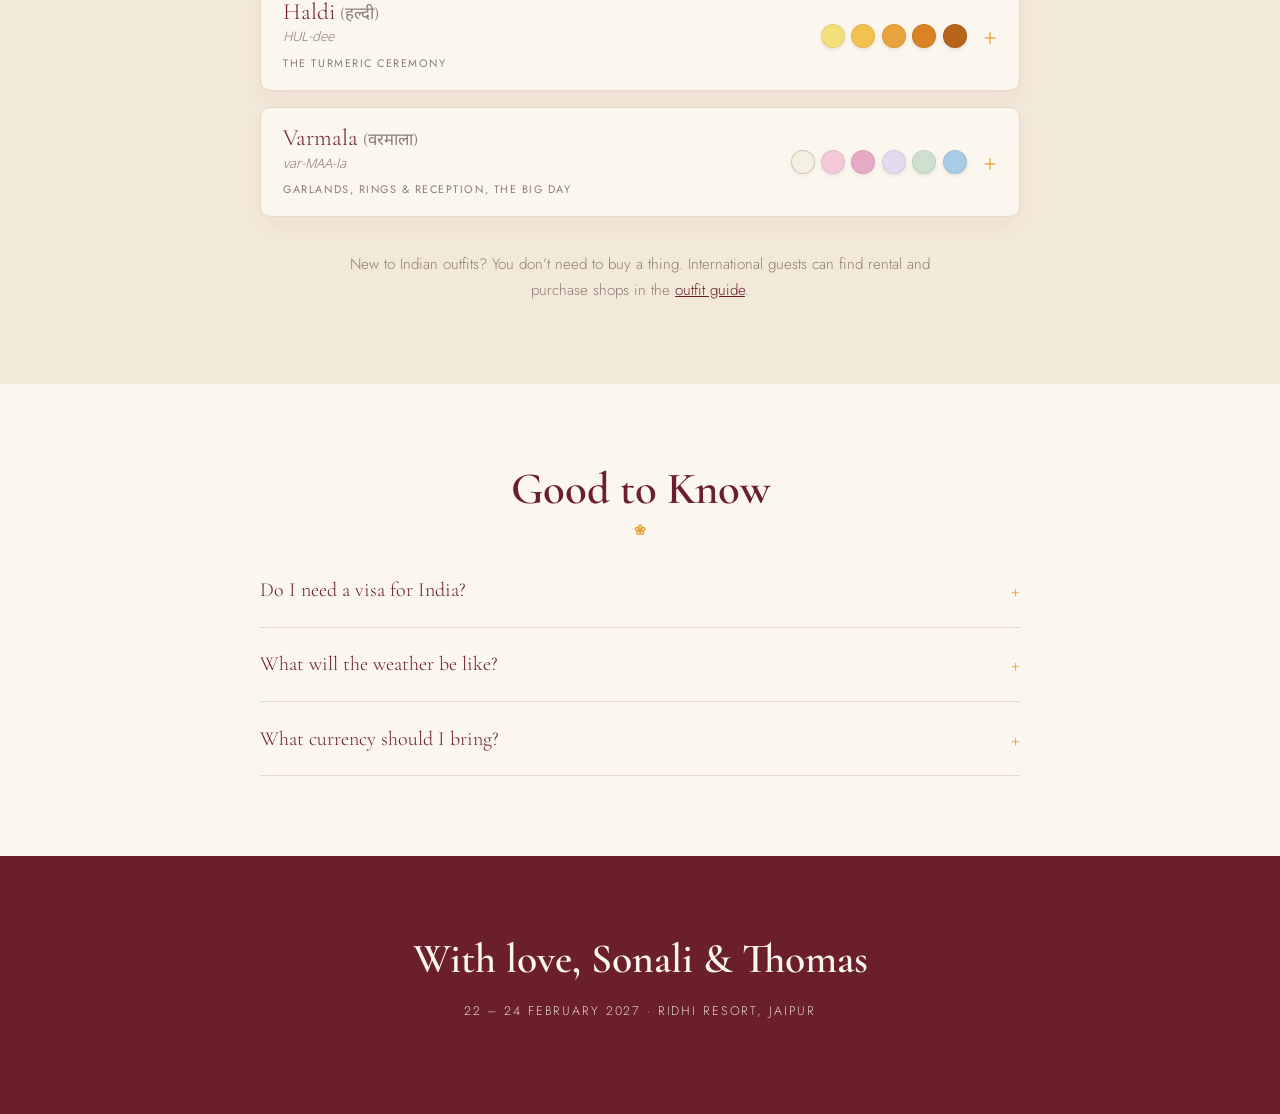
==== commit c92d7fe4: "Trim sensitive details, restyle travel/venue, set 22-24 date range Remove the exact venue address, m" ====
--- a/index.html
+++ b/index.html
@@ -3,8 +3,8 @@
 <head>
   <meta charset="UTF-8" />
   <meta name="viewport" content="width=device-width, initial-scale=1.0" />
-  <title>Sonali &amp; Thomas, 22–23 February 2027, Jaipur</title>
-  <meta name="description" content="Wedding of Sonali &amp; Thomas, 22 to 23 February 2027 at Ridhi Resort, Jaipur. Venue, travel, schedule and guest information." />
+  <title>Sonali &amp; Thomas, 22–24 February 2027, Jaipur</title>
+  <meta name="description" content="Wedding of Sonali &amp; Thomas, 22 to 24 February 2027 at Ridhi Resort, Jaipur. Venue, travel, schedule and guest information." />
 
   <link rel="preconnect" href="https://fonts.googleapis.com" />
   <link rel="preconnect" href="https://fonts.gstatic.com" crossorigin />
@@ -53,9 +53,11 @@
     <div class="hero-content">
       <h1 class="hero-names">Sonali <span>&amp;</span> Thomas</h1>
       <p class="hero-invite" data-i18n="hero_invite">Join us as we celebrate love</p>
-      <p class="hero-date" data-i18n="hero_date">22 &ndash; 23 February 2027</p>
+      <p class="hero-date" data-i18n="hero_date">22 &ndash; 24 February 2027</p>
       <p class="hero-place" data-i18n="hero_place">Ridhi Resort &middot; Jaipur, India</p>
-      <a class="btn" href="#events" data-i18n="hero_cta">View the celebrations</a>
+      <div class="hero-actions">
+        <a class="btn" href="#events" data-i18n="hero_cta">View the celebrations</a>
+      </div>
     </div>
   </section>
 
@@ -240,7 +242,7 @@
   <!-- VENUE -->
   <section class="section" id="venue">
     <h2 class="section-title" data-i18n="venue_title">The Venue</h2>
-    <div class="two-col">
+    <div class="venue-detail text-center">
       <div>
         <h3 data-i18n="venue_h">Ridhi Resort, Jaipur</h3>
         <p data-i18n="venue_p">
@@ -248,15 +250,7 @@
           relaxed setting for the celebrations, with space for both ceremonies
           and quieter moments between events.
         </p>
-        <p class="muted" data-i18n="venue_note">Mandau Road, near Patrakar Colony, Mansarovar Extension, Sanganer, Muhana, Jaipur, Rajasthan 302029, India.</p>
-        <a class="btn btn--ghost" href="https://maps.app.goo.gl/BnRpDFThYgJyv3976" target="_blank" rel="noopener" data-i18n="venue_cta">Open in Google Maps</a>
-      </div>
-      <div class="map-frame">
-        <iframe
-          title="Map to Ridhi Resort, Jaipur"
-          src="https://www.google.com/maps?q=Ridhi%20Resort%20Mandau%20Road%20Mansarovar%20Extension%20Sanganer%20Muhana%20Jaipur%20Rajasthan%20302029&output=embed"
-          loading="lazy"
-          referrerpolicy="no-referrer-when-downgrade"></iframe>
+        <p class="muted" data-i18n="venue_note">The full address and directions will be shared with confirmed guests closer to the date.</p>
       </div>
     </div>
   </section>
@@ -264,19 +258,19 @@
   <!-- TRAVEL -->
   <section class="section section--alt" id="travel">
     <h2 class="section-title" data-i18n="travel_title">Getting There</h2>
-    <div class="card-grid">
-      <article class="info-card">
-        <h3 data-i18n="air_h">By Air</h3>
-        <div class="info-card-body" data-i18n="air_p"><ul class="info-list"><li><strong>From Paris:</strong> Emirates via Dubai to Jaipur (JAI) is our recommendation, around <strong>13 hours total</strong> including the layover.</li><li><strong>Alternative:</strong> Air France from CDG to Jaipur, usually with a layover (often via Amsterdam and Delhi), roughly <strong>15&ndash;20 hours</strong> all in.</li><li><strong>Direct option:</strong> Fly Paris to Delhi direct, then take a taxi the remaining ~300&nbsp;km (roughly a <strong>4&ndash;5 hour drive</strong>).</li><li><strong>Come early:</strong> You&rsquo;re welcome to fly into <a href="international.html#delhi">Delhi</a> a day or two early to explore the city. On the evening of the <strong>21st</strong> or the <strong>morning of the 22nd</strong>, we&rsquo;ll provide a <strong>private bus</strong> for everyone to travel together to Jaipur. Pickup details will be shared closer to the date.</li></ul></div>
-      </article>
-      <article class="info-card">
-        <h3 data-i18n="train_h">By Train</h3>
+    <div class="travel-list">
+      <details class="travel-item">
+        <summary data-i18n="air_h">By Air</summary>
+        <div class="info-card-body" data-i18n="air_p"><p class="info-subhead">For international guests</p><ul class="info-list"><li><strong>Suggested flight:</strong> We recommend an Air France flight from Paris (CDG) to Delhi, arriving on the morning of Sunday 21 February 2027. We&rsquo;ll share the exact flight number and timings with confirmed guests.</li><li><strong>Shuttle:</strong> a shuttle from Delhi airport to Jaipur will be arranged on 21 February for guests on this flight.</li></ul><p class="info-subhead">For domestic guests</p><ul class="info-list"><li><strong>Direct flights:</strong> Jaipur (JAI) has direct flights from most major Indian cities, with IndiGo, Air India, Vistara and Akasa Air all serving the airport.</li><li><strong>Via Delhi:</strong> If you route through Delhi, Jaipur is a quick ~1 hour hop, or an easy <strong>4&ndash;5 hour</strong> drive if you&rsquo;d rather land once.</li></ul></div>
+      </details>
+      <details class="travel-item">
+        <summary data-i18n="train_h">By Train</summary>
         <div class="info-card-body" data-i18n="train_p"><ul class="info-list"><li><strong>Jaipur Junction</strong> is well connected to Delhi and other major cities.</li><li>Other stations in the area include <strong>Durgapura</strong> and <strong>Gandhi Nagar</strong>, so you can arrive at any of these.</li><li>Our event planners will contact guests to confirm arrival timings and arrange <strong>taxi service</strong> to the venue on the <strong>21st</strong>.</li></ul></div>
-      </article>
-      <article class="info-card">
-        <h3 data-i18n="local_h">Local Transport</h3>
+      </details>
+      <details class="travel-item">
+        <summary data-i18n="local_h">Local Transport</summary>
         <div class="info-card-body" data-i18n="local_p"><ul class="info-list"><li>We&rsquo;ll arrange transfers between recommended hotels and the venue for the main events (details to follow).</li><li>For exploring Jaipur independently, <strong>Uber and Ola</strong> taxi services are available throughout the city.</li></ul></div>
-      </article>
+      </details>
     </div>
   </section>
 
@@ -291,7 +285,7 @@
       </article>
       <article class="info-card">
         <h3 data-i18n="stay_h2">Recommended Hotels</h3>
-        <p data-i18n="stay_p2">A shortlist of nearby hotels with our group rates will be added soon.</p>
+        <p data-i18n="stay_p2">For the wedding festivities, we recommend the following hotels in Jaipur: <strong>Marriott Jaipur</strong>, <strong>Holiday Inn Jaipur</strong>, <strong>The Fern Jaipur</strong> and <strong>Radisson Blu Jaipur</strong>.</p>
       </article>
       <article class="info-card">
         <h3 data-i18n="stay_h3">Booking Help</h3>
@@ -399,7 +393,7 @@
   <!-- CONTACT / FOOTER -->
   <footer class="site-footer" id="contact">
     <h2 class="footer-title" data-i18n="footer_title">With love, Sonali &amp; Thomas</h2>
-    <p class="footer-date" data-i18n="footer_date">22 &ndash; 23 February 2027 &middot; Ridhi Resort, Jaipur</p>
+    <p class="footer-date" data-i18n="footer_date">22 &ndash; 24 February 2027 &middot; Ridhi Resort, Jaipur</p>
   </footer>
 
   <script src="assets/js/i18n.js"></script>
--- a/assets/css/styles.css
+++ b/assets/css/styles.css
@@ -257,6 +257,7 @@
   margin: 1.2rem 0 .2rem;
 }
 .hero-place { letter-spacing: .2em; text-transform: uppercase; font-size: .8rem; color: var(--muted); margin: 0 0 2rem; }
+.hero-actions { display: flex; flex-wrap: wrap; justify-content: center; gap: .8rem; }
 
 /* ---------- Buttons ---------- */
 .btn {
@@ -398,6 +399,9 @@
 
 /* ---------- Layout helpers ---------- */
 .two-col { display: grid; grid-template-columns: 1fr 1fr; gap: 2.5rem; align-items: start; }
+.venue-detail { max-width: 42rem; margin: 0 auto; }
+#venue { padding-bottom: 2.5rem; }
+#travel { padding-top: 3rem; padding-bottom: 3rem; }
 .card-grid { display: grid; grid-template-columns: repeat(3, 1fr); gap: 1.5rem; }
 .info-card {
   background: var(--cream);
@@ -655,9 +659,38 @@
 .shop-desc { display: block; margin-top: .25rem; color: #5d5249; font-size: .98rem; }
 .shop-note { margin-top: 1.4rem; }
 
-/* ---------- Map ---------- */
-.map-frame { aspect-ratio: 4 / 3; border-radius: 6px; overflow: hidden; border: 1px solid #e6d8c4; }
-.map-frame iframe { width: 100%; height: 100%; border: 0; }
+/* ---------- Travel accordion ---------- */
+.travel-list { max-width: 760px; margin: 0 auto; }
+.travel-item {
+  background: var(--cream);
+  border: 1px solid #e6d8c4;
+  border-radius: 10px;
+  margin-bottom: 1rem;
+  overflow: hidden;
+  box-shadow: 0 8px 22px rgba(107,31,42,.05);
+}
+.travel-item > summary {
+  list-style: none;
+  cursor: pointer;
+  display: flex;
+  justify-content: space-between;
+  align-items: center;
+  gap: 1rem;
+  padding: 1.1rem 1.4rem;
+  font-family: var(--serif);
+  font-size: 1.25rem;
+  background: linear-gradient(120deg, var(--maroon), var(--maroon-deep));
+  color: var(--cream);
+}
+.travel-item > summary::-webkit-details-marker { display: none; }
+.travel-item > summary::after {
+  content: "+";
+  color: var(--marigold);
+  font-size: 1.5rem;
+  line-height: 1;
+}
+.travel-item[open] > summary::after { content: "\2212"; }
+.travel-item .info-card-body { padding: 1.1rem 1.4rem 1.3rem; }
 
 /* ---------- FAQ ---------- */
 .faq { max-width: 760px; margin: 0 auto; }
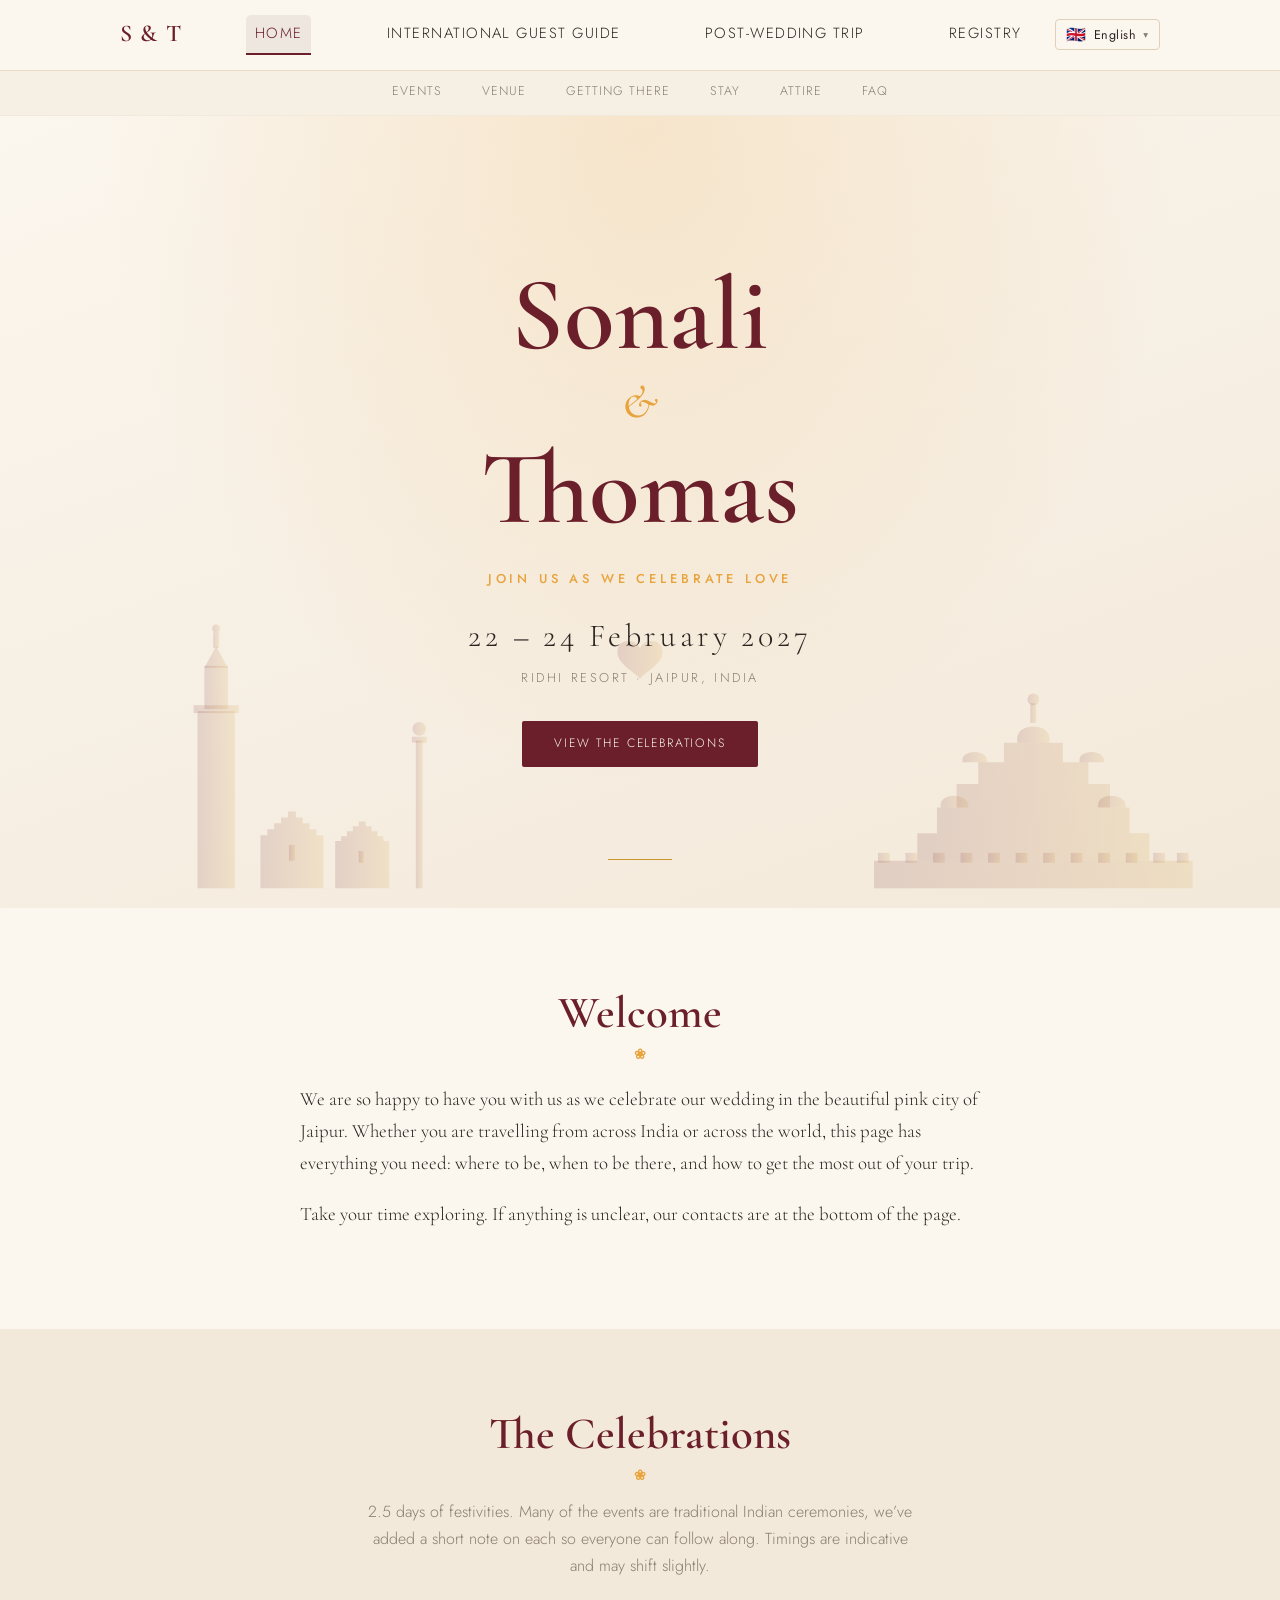
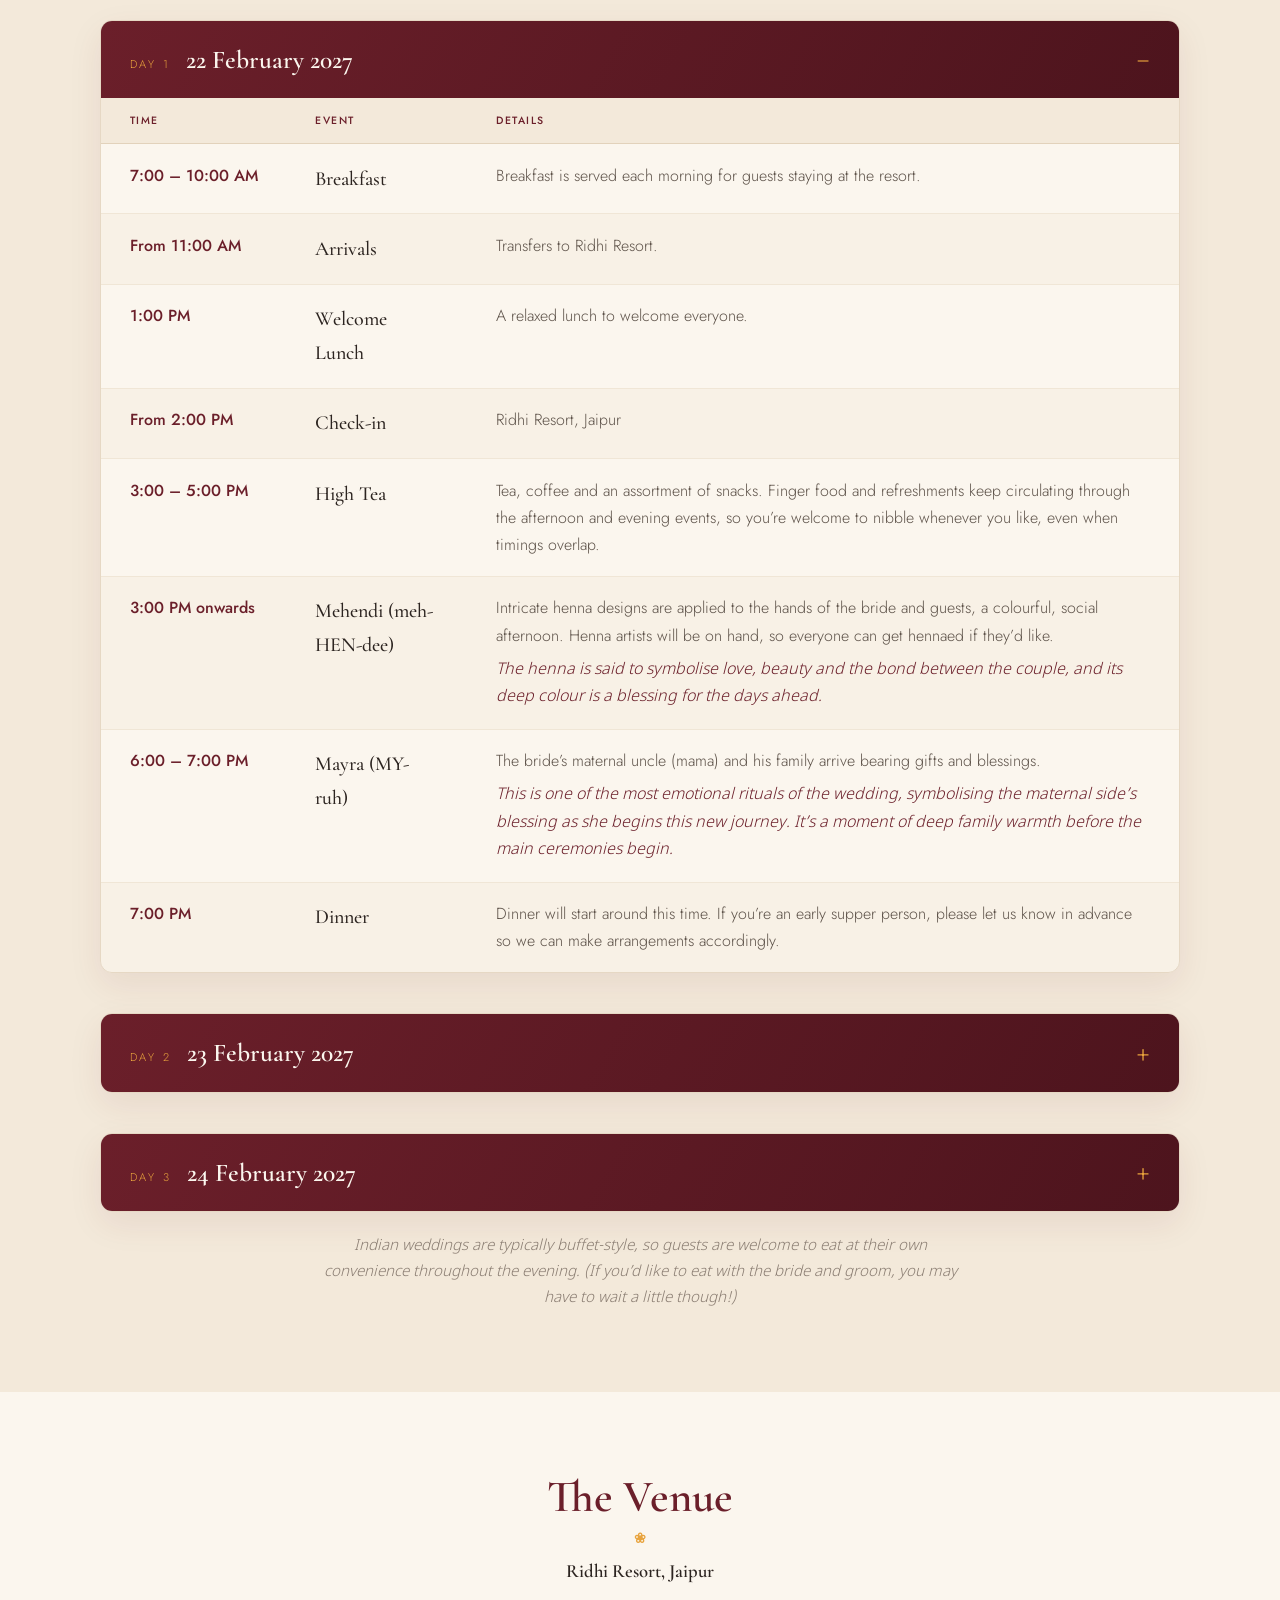
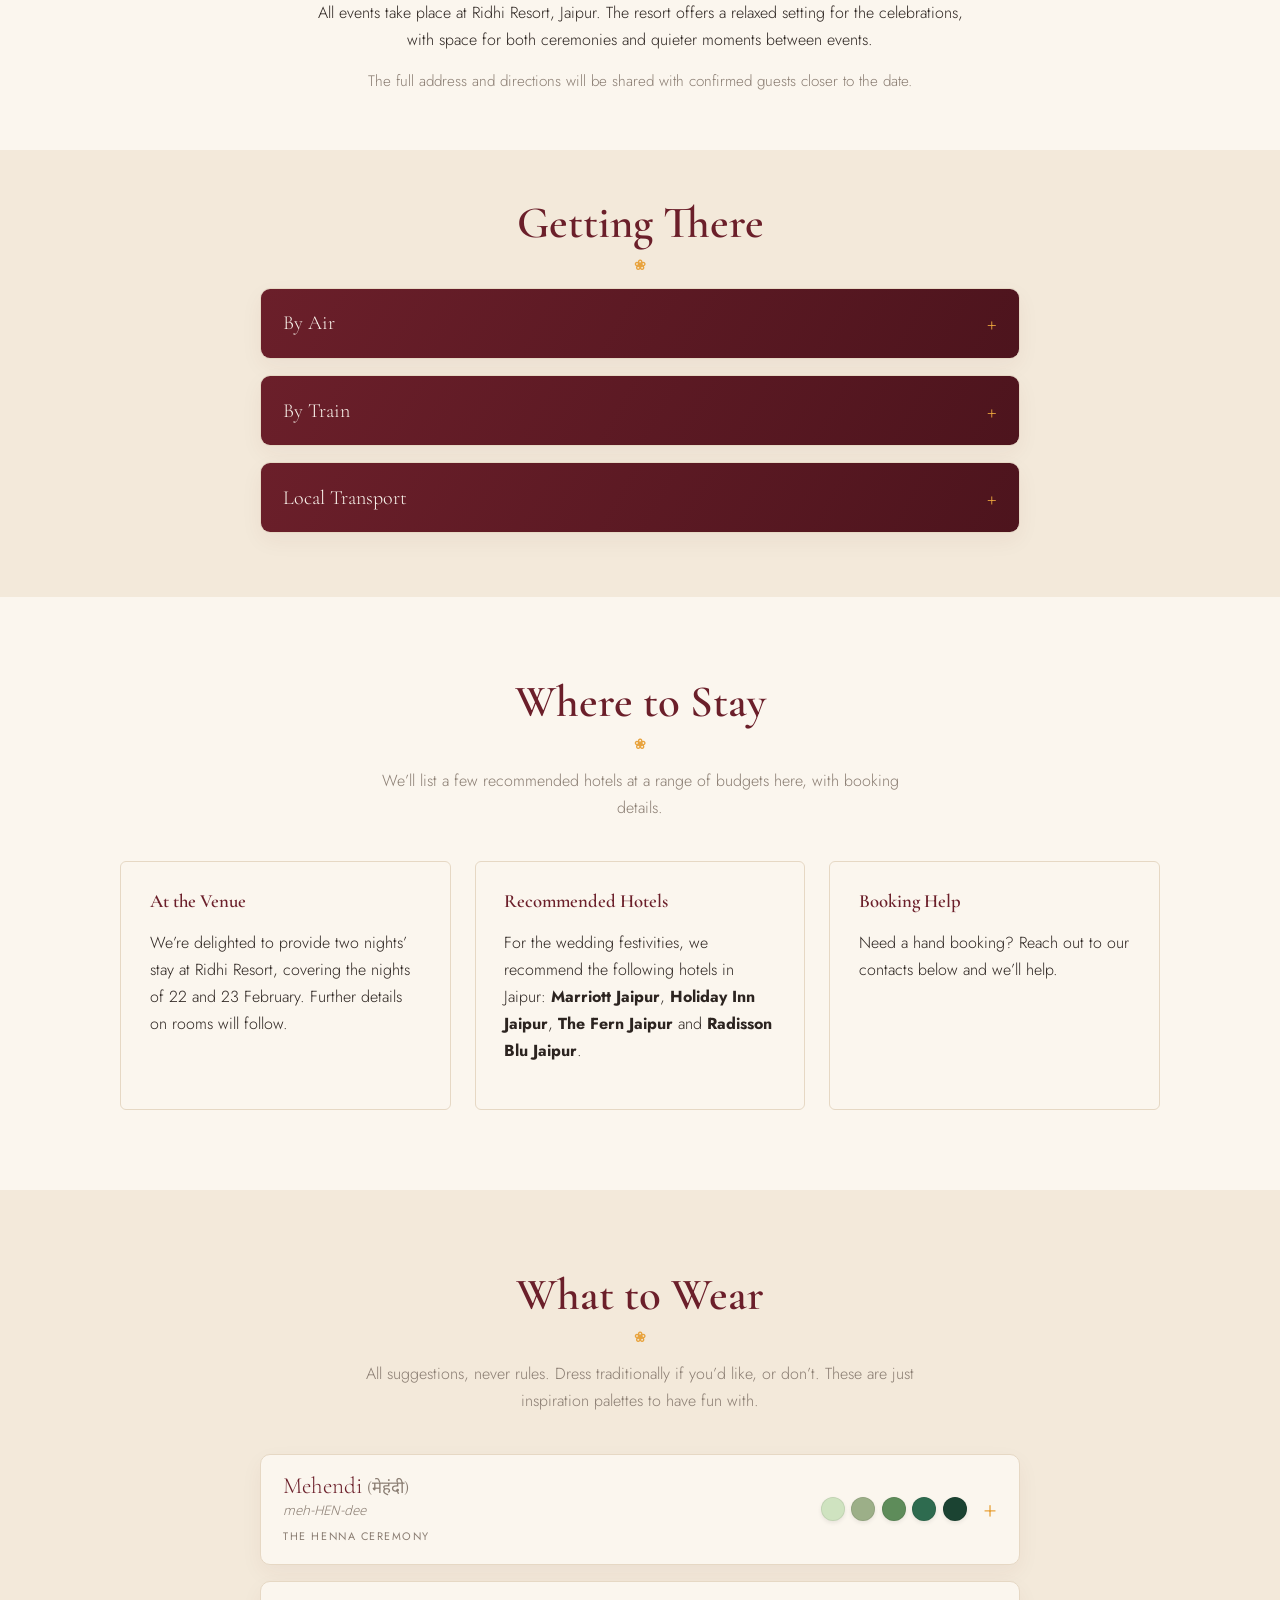
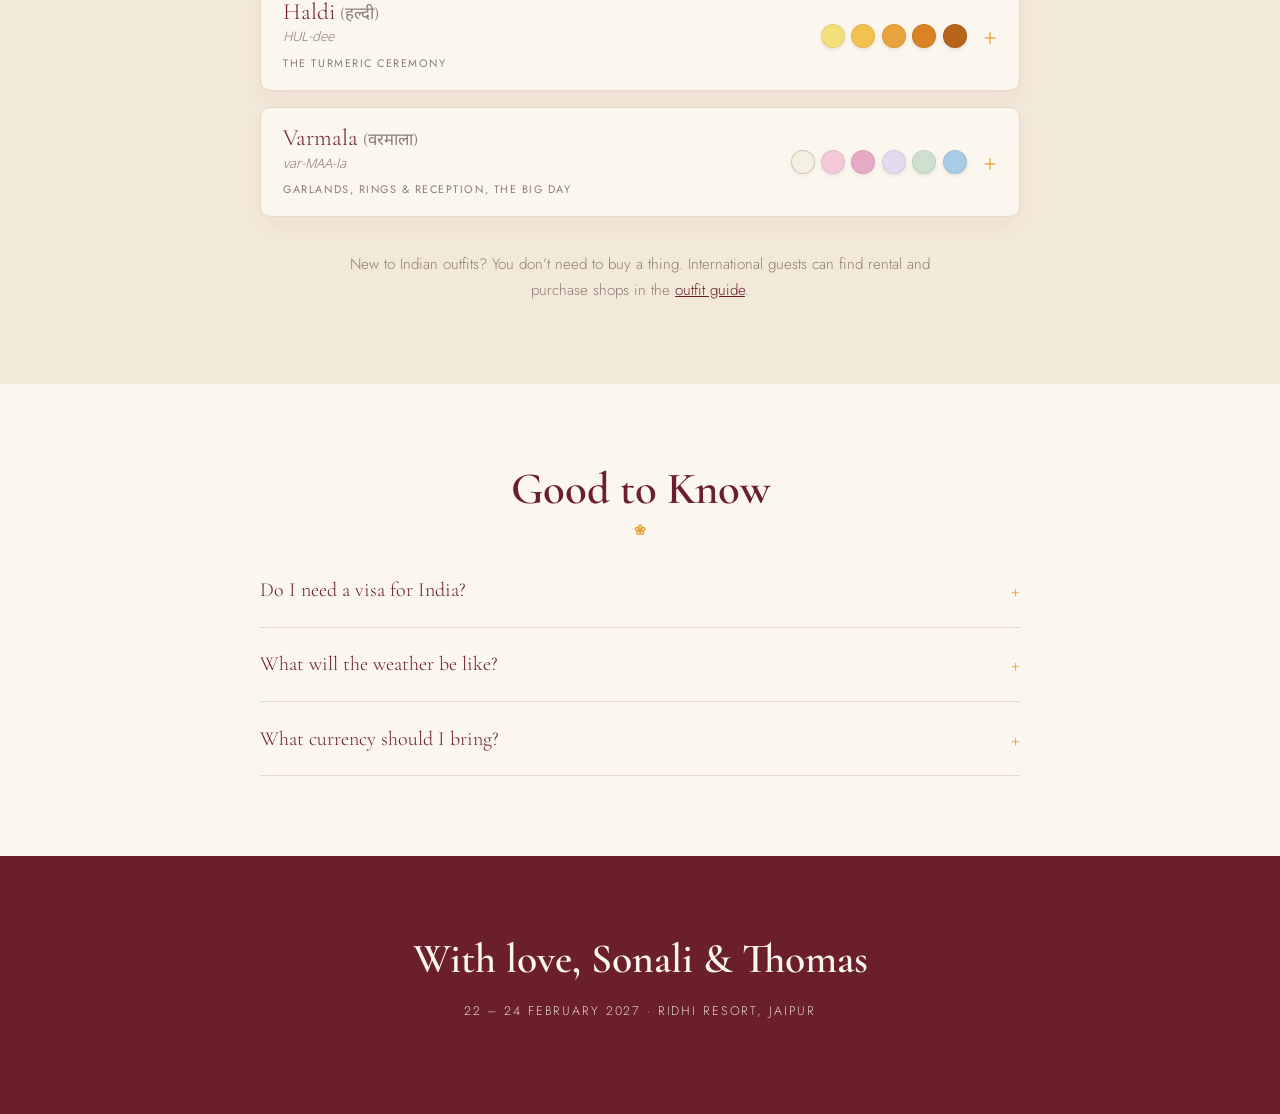
==== commit 36cbcbca: "Add post-wedding North India itinerary page New shareable itinerary.html (EN+FR): two routes as burg" ====
--- a/index.html
+++ b/index.html
@@ -19,6 +19,7 @@
         <nav class="nav-links">
           <a href="#top" data-i18n="nav_home">Home</a>
           <a href="international.html" data-i18n="nav_guide" data-i18n-title="nav_guide_hint" title="Opens our guide for international guests, on a separate page">International Guest Guide</a>
+          <a href="itinerary.html" data-i18n="nav_trip">Post-Wedding Trip</a>
           <a href="registry.html" data-i18n="nav_registry">Registry</a>
         </nav>
         <div class="lang-switch" aria-label="Language">
@@ -261,7 +262,7 @@
     <div class="travel-list">
       <details class="travel-item">
         <summary data-i18n="air_h">By Air</summary>
-        <div class="info-card-body" data-i18n="air_p"><p class="info-subhead">For international guests</p><ul class="info-list"><li><strong>Suggested flight:</strong> We recommend an Air France flight from Paris (CDG) to Delhi, arriving on the morning of Sunday 21 February 2027. We&rsquo;ll share the exact flight number and timings with confirmed guests.</li><li><strong>Shuttle:</strong> a shuttle from Delhi airport to Jaipur will be arranged on 21 February for guests on this flight.</li></ul><p class="info-subhead">For domestic guests</p><ul class="info-list"><li><strong>Direct flights:</strong> Jaipur (JAI) has direct flights from most major Indian cities, with IndiGo, Air India, Vistara and Akasa Air all serving the airport.</li><li><strong>Via Delhi:</strong> If you route through Delhi, Jaipur is a quick ~1 hour hop, or an easy <strong>4&ndash;5 hour</strong> drive if you&rsquo;d rather land once.</li></ul></div>
+        <div class="info-card-body" data-i18n="air_p"><p class="info-subhead">For international guests</p><ul class="info-list"><li><strong>Suggested flight:</strong> We recommend a flight from Paris (CDG) to Delhi, arriving on the morning of Sunday 21 February 2027. We&rsquo;ll share the exact flight number and timings with confirmed guests.</li><li><strong>Shuttle:</strong> a shuttle from Delhi airport to Jaipur will be arranged on 21 February for guests on this flight.</li></ul><p class="info-subhead">For domestic guests</p><ul class="info-list"><li><strong>Direct flights:</strong> Jaipur (JAI) has direct flights from most major Indian cities, with IndiGo, Air India, Vistara and Akasa Air all serving the airport.</li><li><strong>Via Delhi:</strong> If you route through Delhi, Jaipur is a quick ~1 hour hop, or an easy <strong>4&ndash;5 hour</strong> drive if you&rsquo;d rather land once.</li></ul></div>
       </details>
       <details class="travel-item">
         <summary data-i18n="train_h">By Train</summary>
--- a/assets/css/styles.css
+++ b/assets/css/styles.css
@@ -396,6 +396,106 @@
   font-size: .95rem;
   font-style: italic;
 }
+
+/* ---------- Itinerary ---------- */
+.it-tocfm { max-width: 640px; margin: 1.1rem 0 0; font-size: .9rem; }
+.it-routes { display: grid; grid-template-columns: 1fr 1fr; gap: 1.5rem; align-items: start; }
+.it-route {
+  background: var(--cream);
+  border: 1px solid #e6d8c4;
+  border-radius: 10px;
+  overflow: hidden;
+  box-shadow: 0 8px 22px rgba(107,31,42,.05);
+}
+.it-route-h {
+  margin: 0;
+  padding: 1.1rem 1.4rem;
+  background: linear-gradient(120deg, var(--maroon), var(--maroon-deep));
+  color: var(--cream);
+  font-size: 1.3rem;
+}
+.it-route-sub {
+  margin: 0;
+  padding: .85rem 1.4rem;
+  font-style: italic;
+  color: var(--muted);
+  border-bottom: 1px solid #f0e6d6;
+}
+.it-tablewrap {
+  max-width: 860px;
+  margin: 1.5rem auto 0;
+  border: 1px solid #e6d8c4;
+  border-radius: 10px;
+  overflow-x: auto;
+  background: var(--cream);
+  box-shadow: 0 8px 22px rgba(107,31,42,.05);
+}
+.it-table { width: 100%; border-collapse: collapse; }
+.it-table td {
+  padding: .85rem 1.4rem;
+  border-bottom: 1px solid #f0e6d6;
+  vertical-align: top;
+  font-size: .95rem;
+  line-height: 1.55;
+}
+.it-table tr:last-child td { border-bottom: 0; }
+.it-table .it-when {
+  white-space: nowrap;
+  width: 1%;
+  color: var(--maroon);
+  font-weight: 500;
+}
+
+/* Bifurcated grid tables (routes, stay & eat, getting home) */
+.it-table--grid { min-width: 620px; }
+.it-table--grid thead { background: var(--cream-alt); }
+.it-table--grid th {
+  text-align: left;
+  text-transform: uppercase;
+  letter-spacing: .1em;
+  font-size: .6rem;
+  font-weight: 500;
+  color: var(--maroon);
+  padding: .6rem 1rem;
+  border-bottom: 1px solid #e2d2bb;
+  white-space: nowrap;
+}
+.it-table--grid td {
+  padding: .7rem 1rem;
+  border-bottom: 1px solid #f0e6d6;
+  vertical-align: top;
+  font-size: .88rem;
+  line-height: 1.45;
+}
+.it-table--grid td:first-child { white-space: nowrap; color: var(--maroon); font-weight: 500; }
+.it-table--grid tr:last-child td { border-bottom: 0; }
+
+/* Routes as stacked dropdowns (reusing .travel-item) */
+.it-routes-acc .travel-item { margin-bottom: 1rem; }
+.it-routes-acc .it-route-sub {
+  margin: 0;
+  padding: .9rem 1.4rem 0;
+  font-style: italic;
+  color: var(--muted);
+  border-bottom: 0;
+}
+.it-routes-acc .it-tablewrap {
+  max-width: none;
+  margin: .9rem 0 0;
+  border: 0;
+  border-radius: 0;
+  box-shadow: none;
+}
+.it-why { max-width: 720px; margin: 1.6rem auto 0; font-size: .9rem; font-style: italic; text-align: center; }
+.it-cardlist {
+  max-width: 760px;
+  margin: 1.5rem auto 0;
+  border: 1px solid #e6d8c4;
+  border-radius: 10px;
+  background: var(--cream);
+  box-shadow: 0 8px 22px rgba(107,31,42,.05);
+}
+.it-cardlist > ul.info-list { margin: 0; padding: 1.4rem 1.6rem; }
 
 /* ---------- Layout helpers ---------- */
 .two-col { display: grid; grid-template-columns: 1fr 1fr; gap: 2.5rem; align-items: start; }
@@ -749,7 +849,7 @@
     gap: .25rem .75rem;
     -webkit-overflow-scrolling: touch;
   }
-  .two-col, .card-grid, .registry-grid { grid-template-columns: 1fr; }
+  .two-col, .card-grid, .registry-grid, .it-routes { grid-template-columns: 1fr; }
 
   .day-head { flex-direction: column; gap: .3rem; padding: 1.1rem 1.2rem; }
   .day-date { font-size: 1.35rem; }
